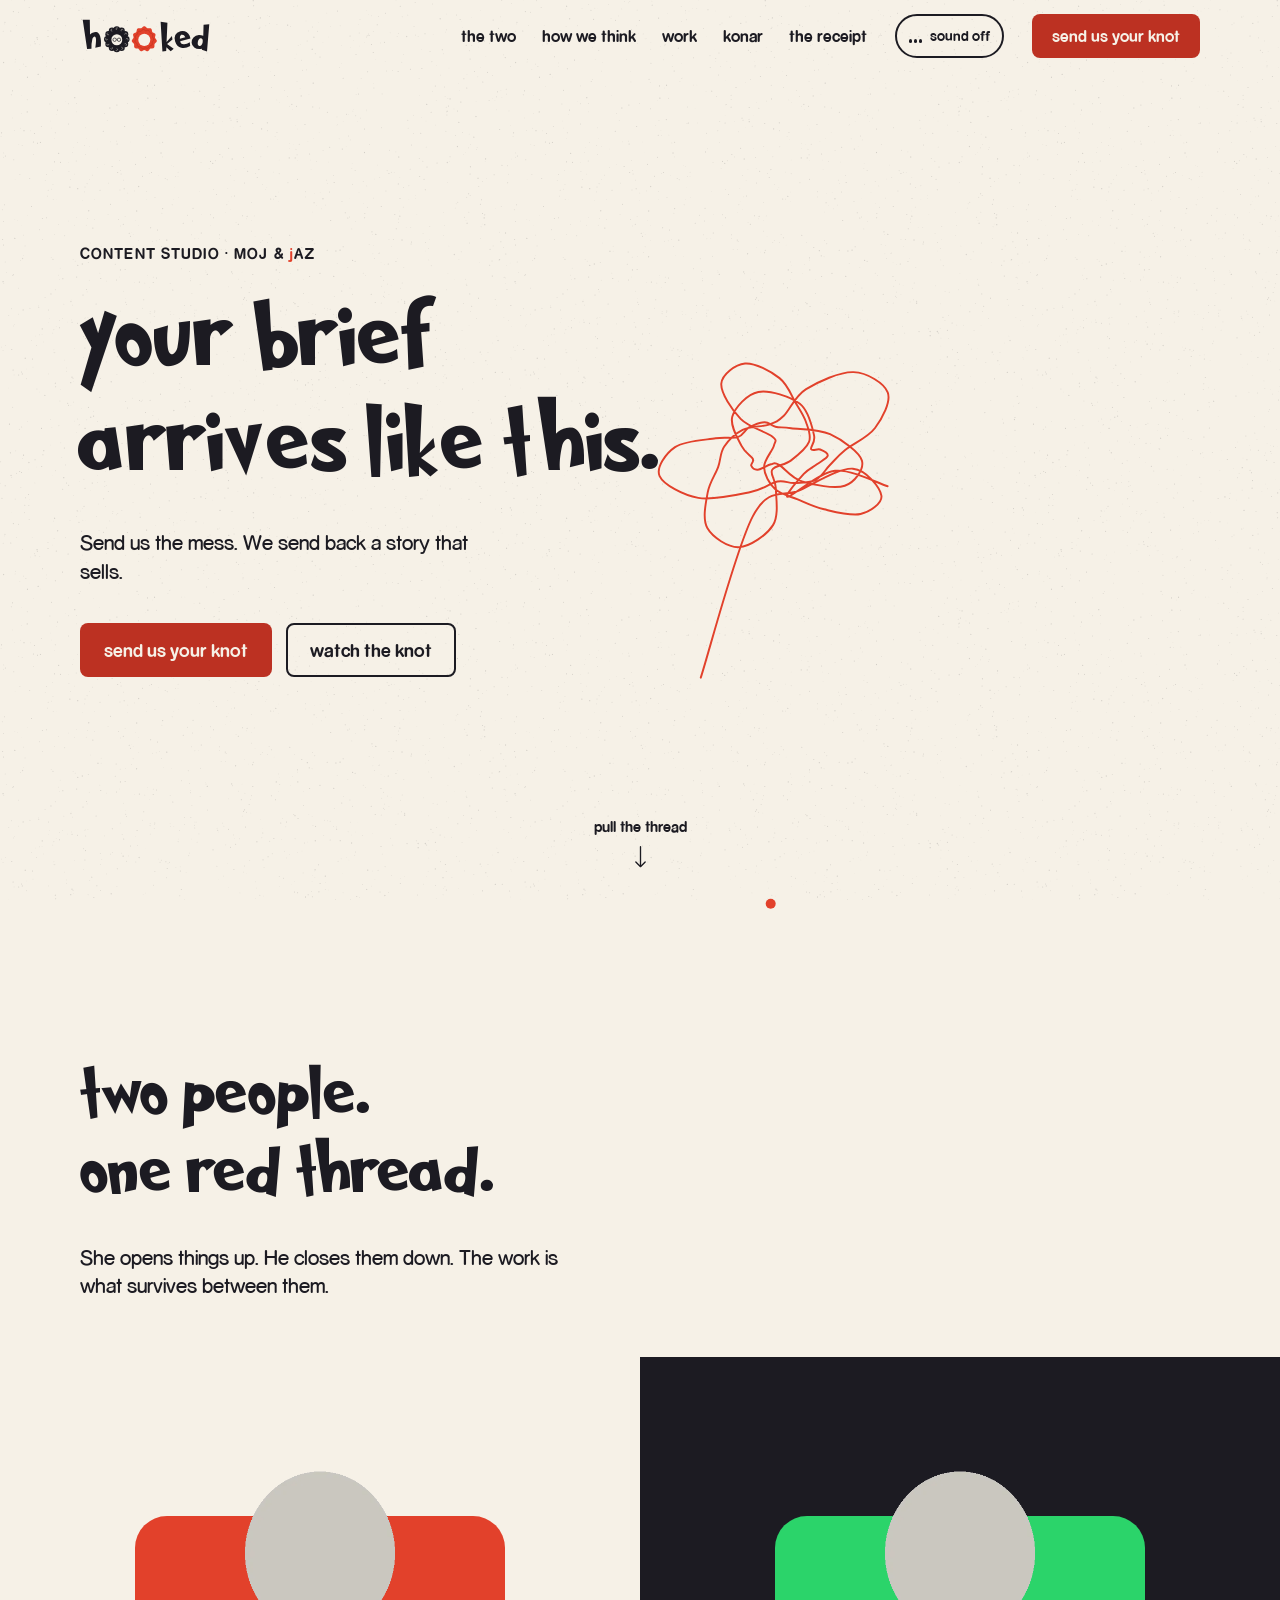
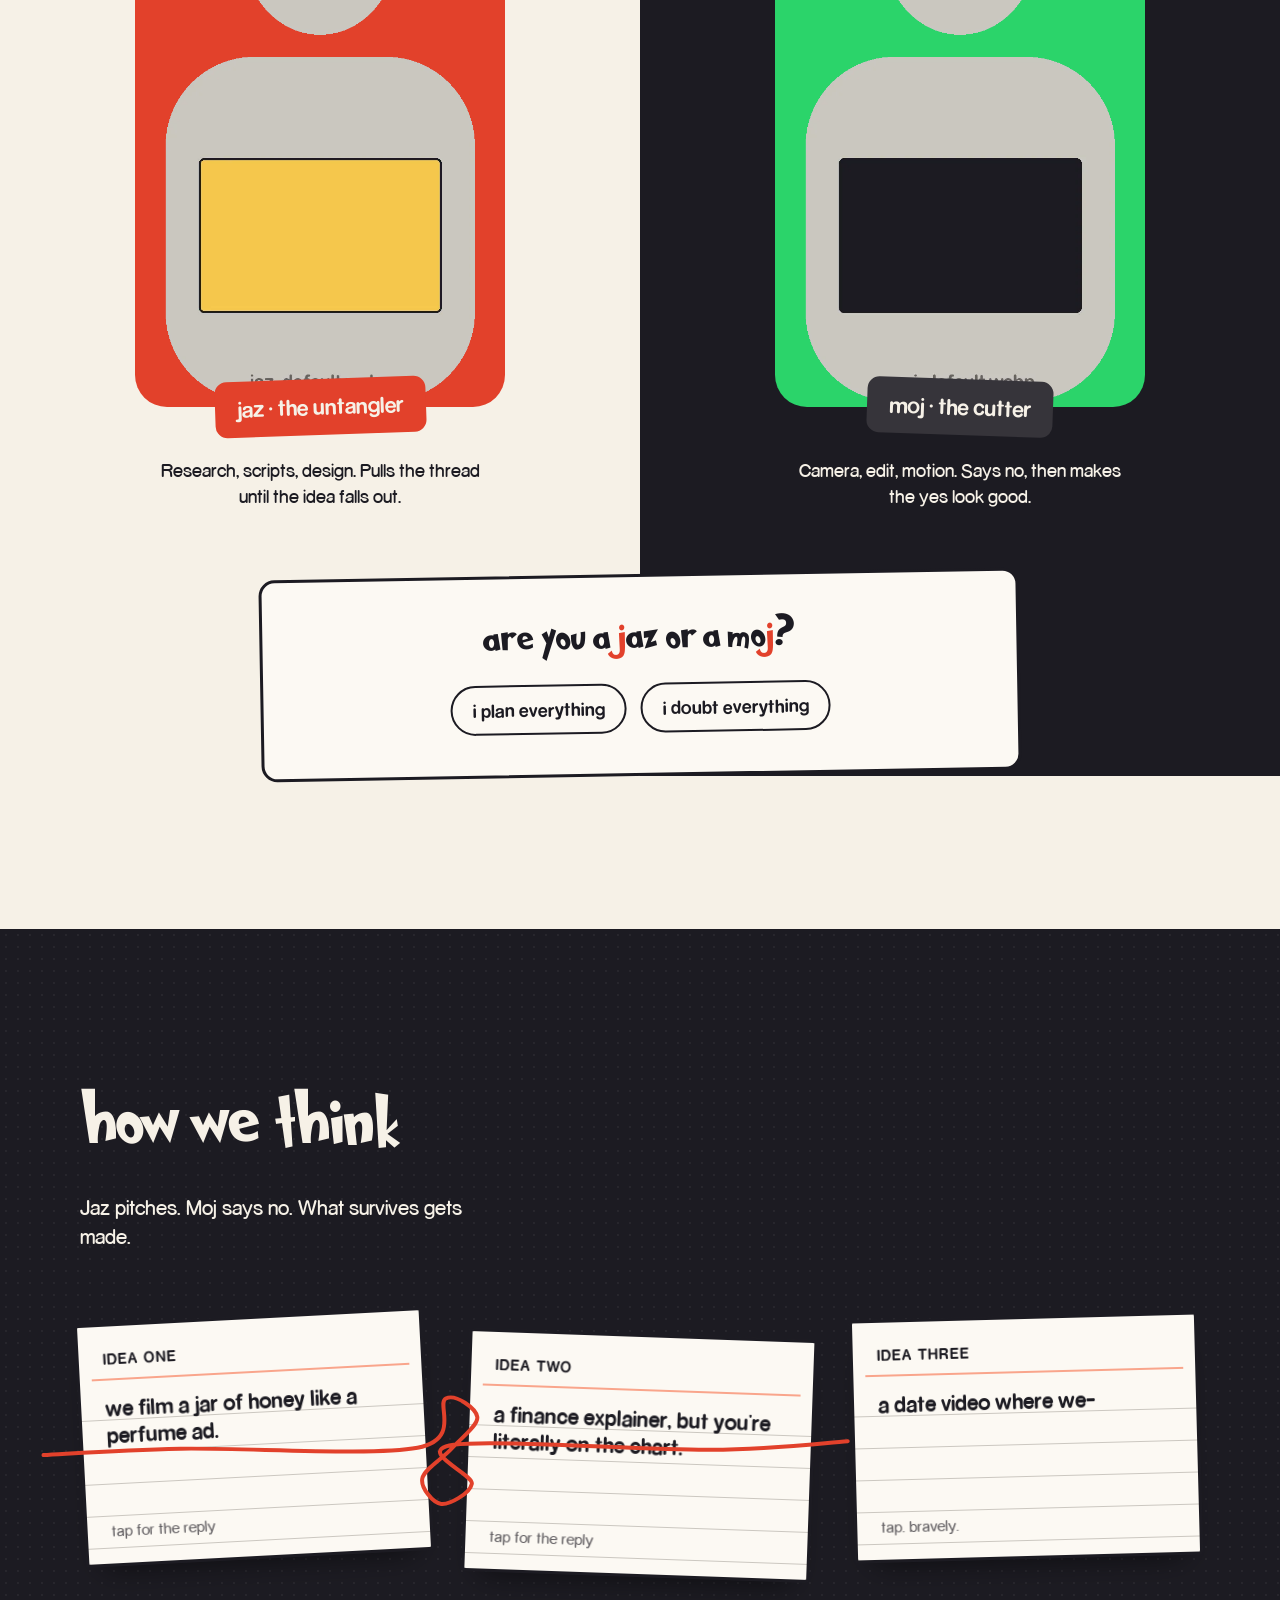
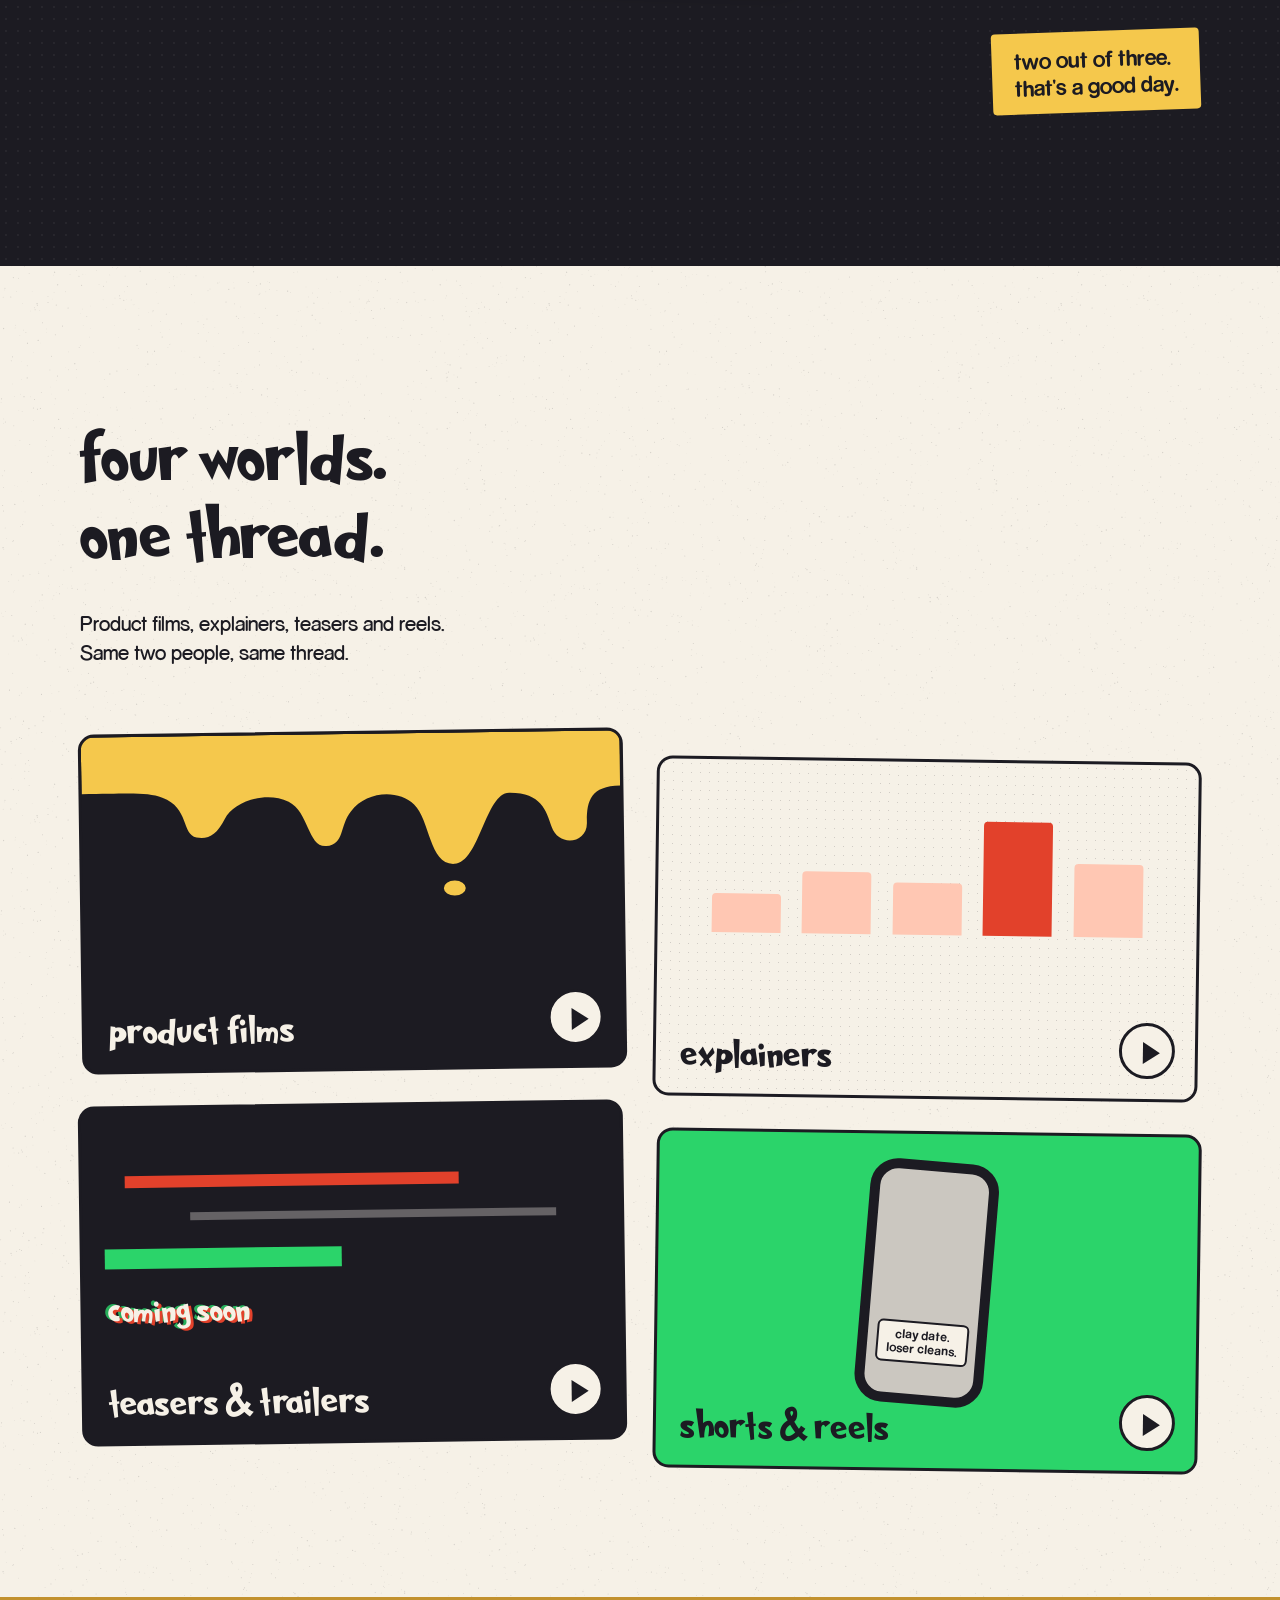
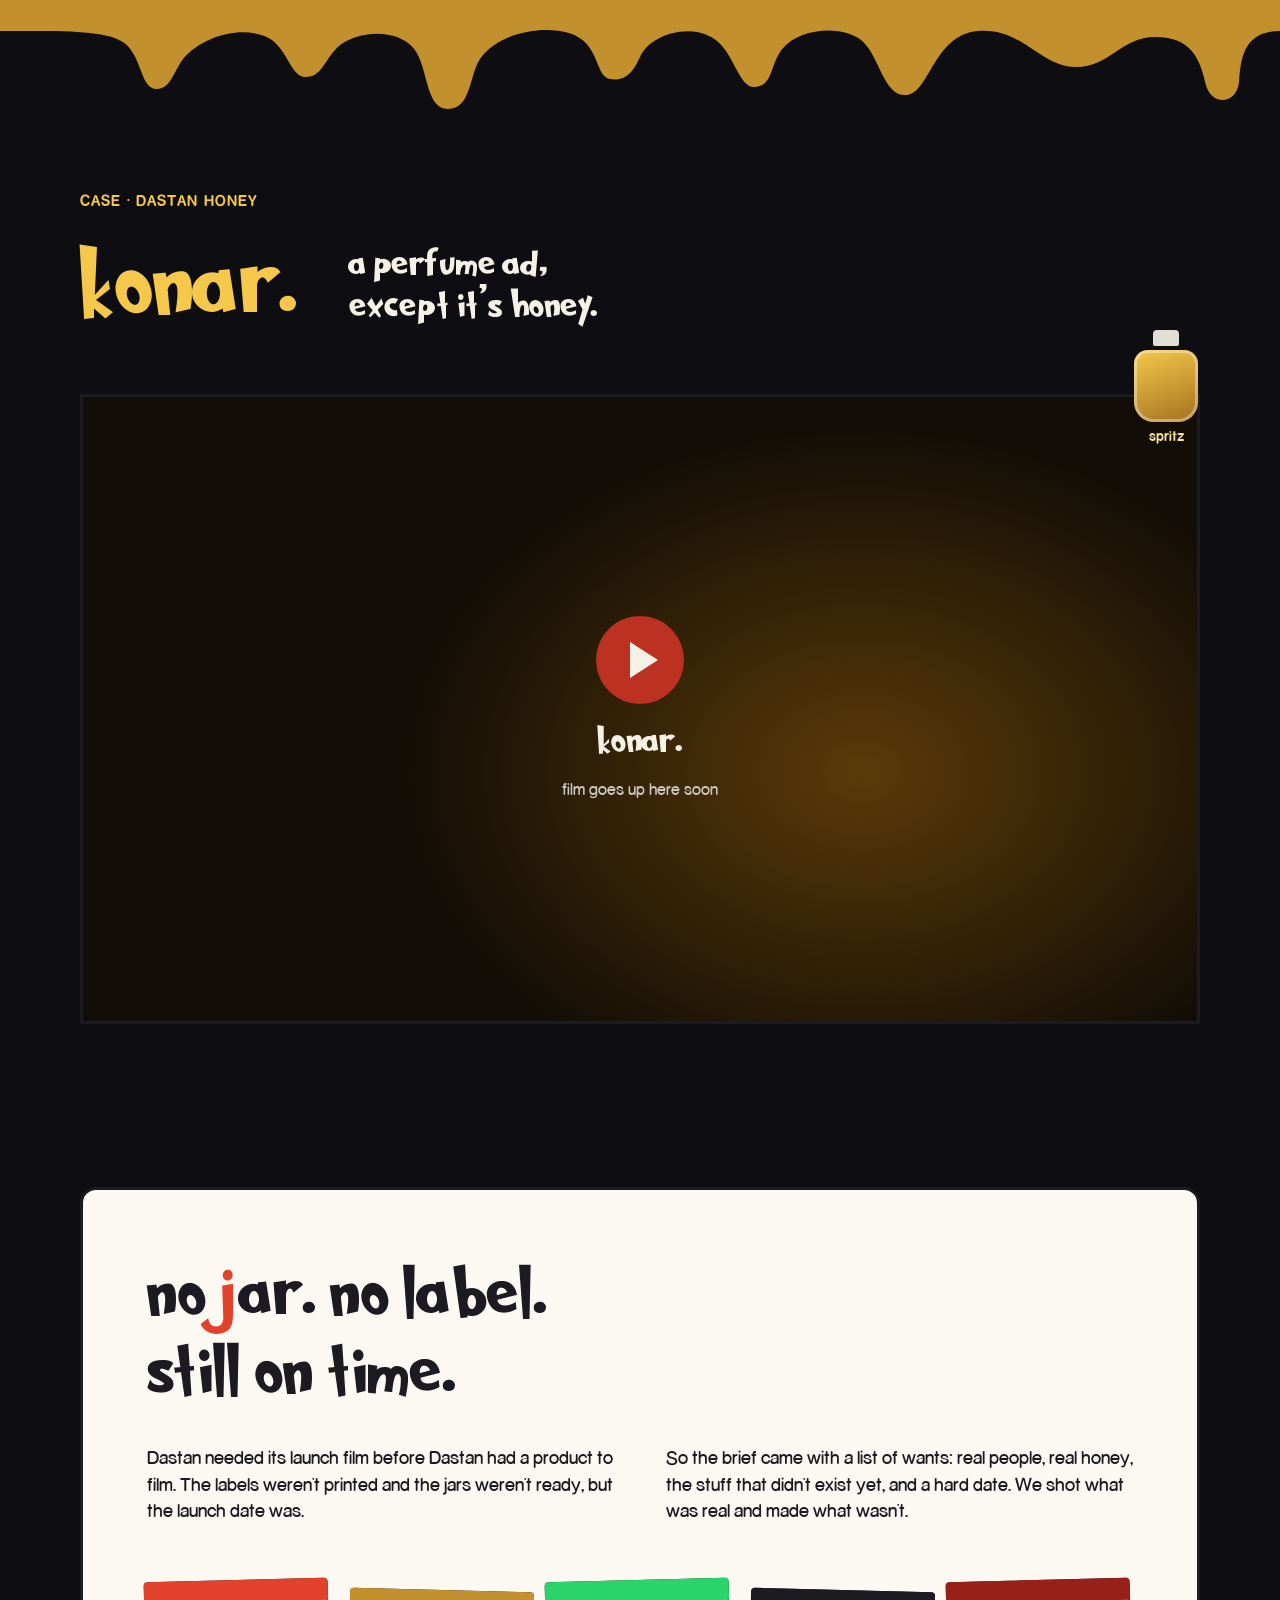
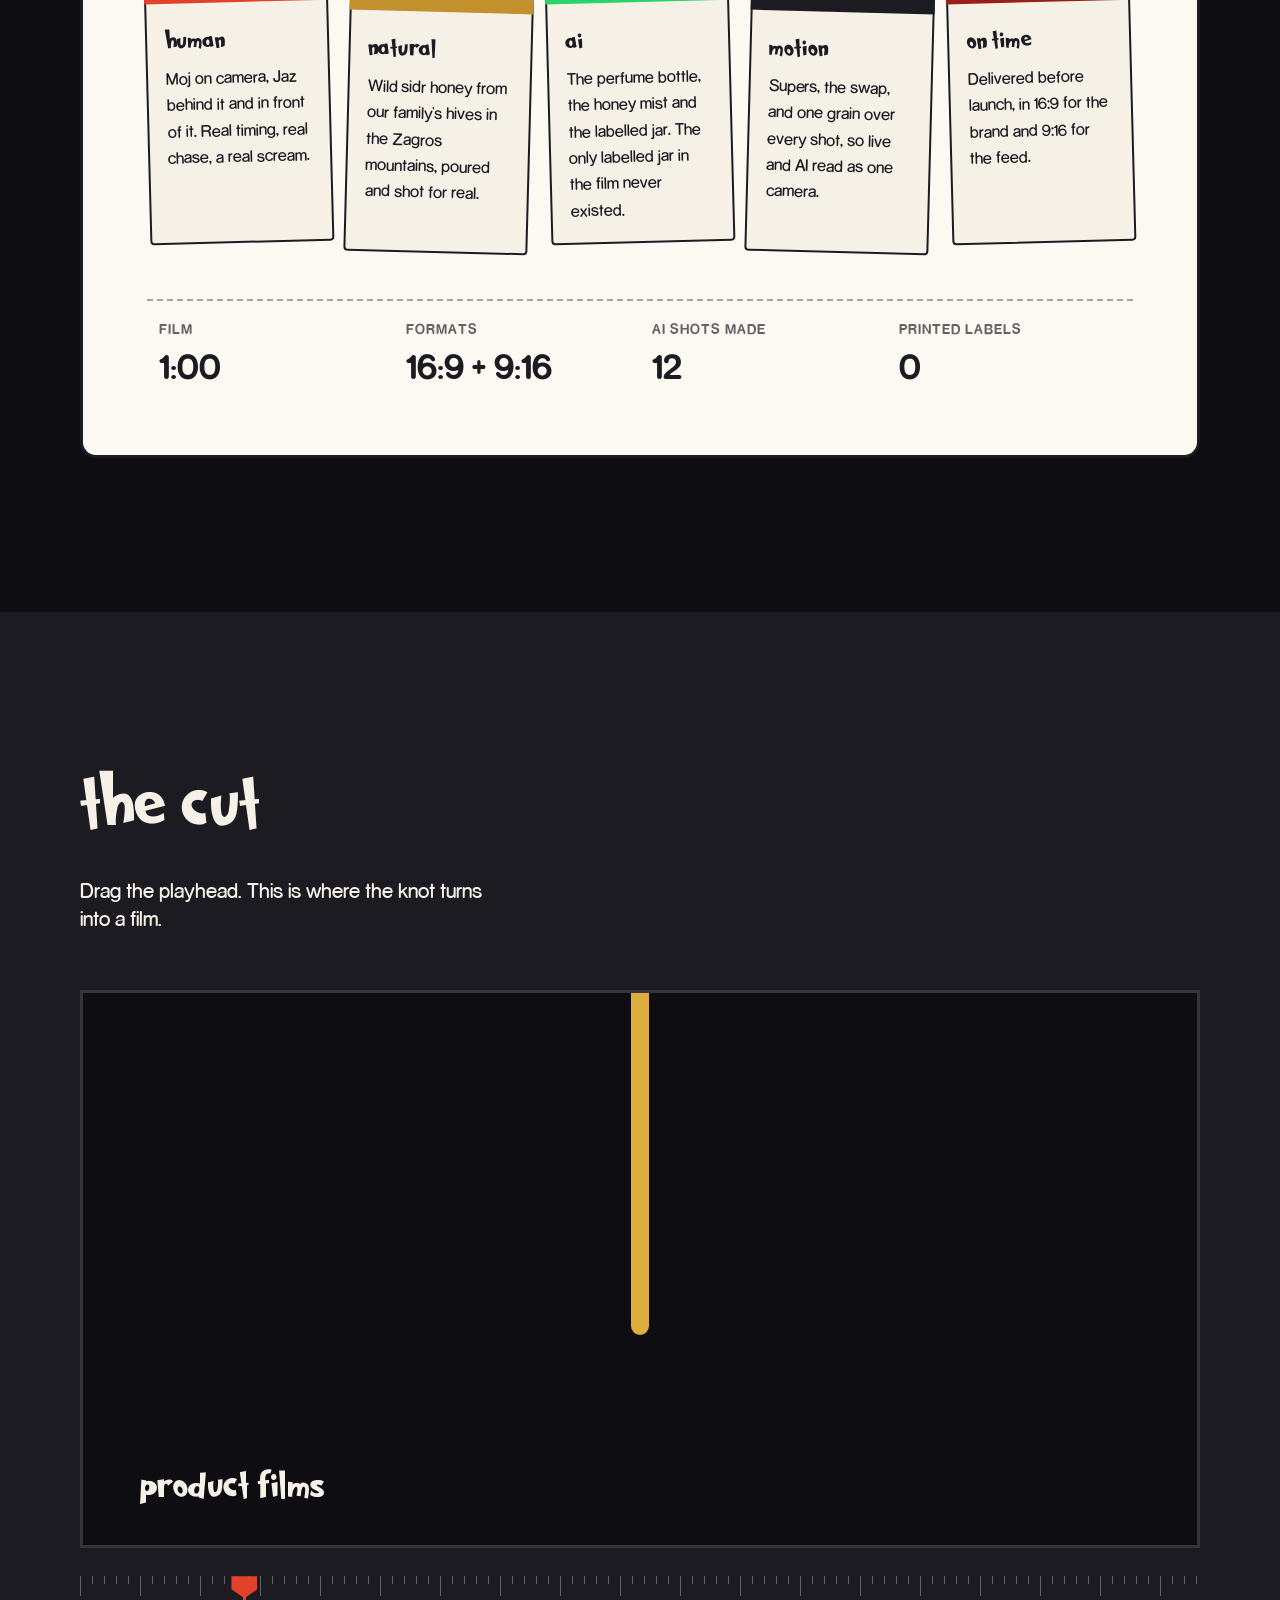
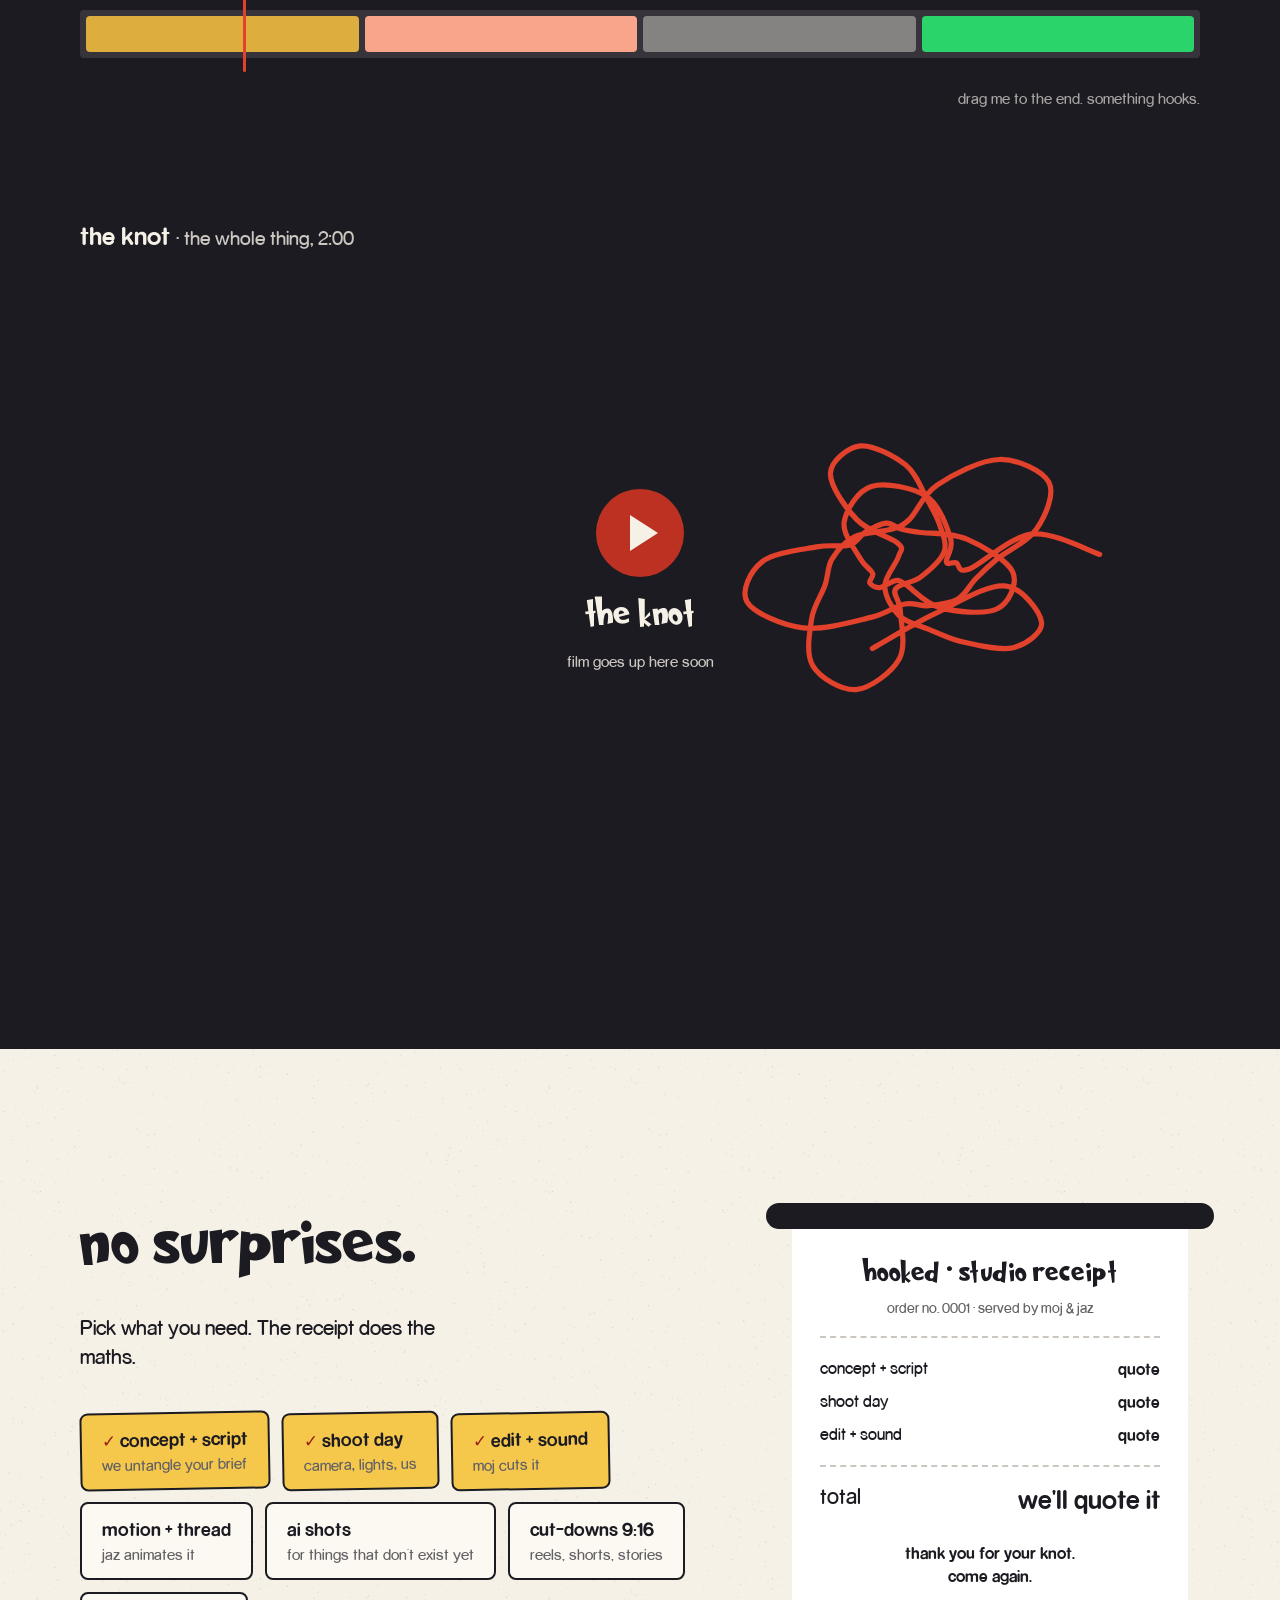
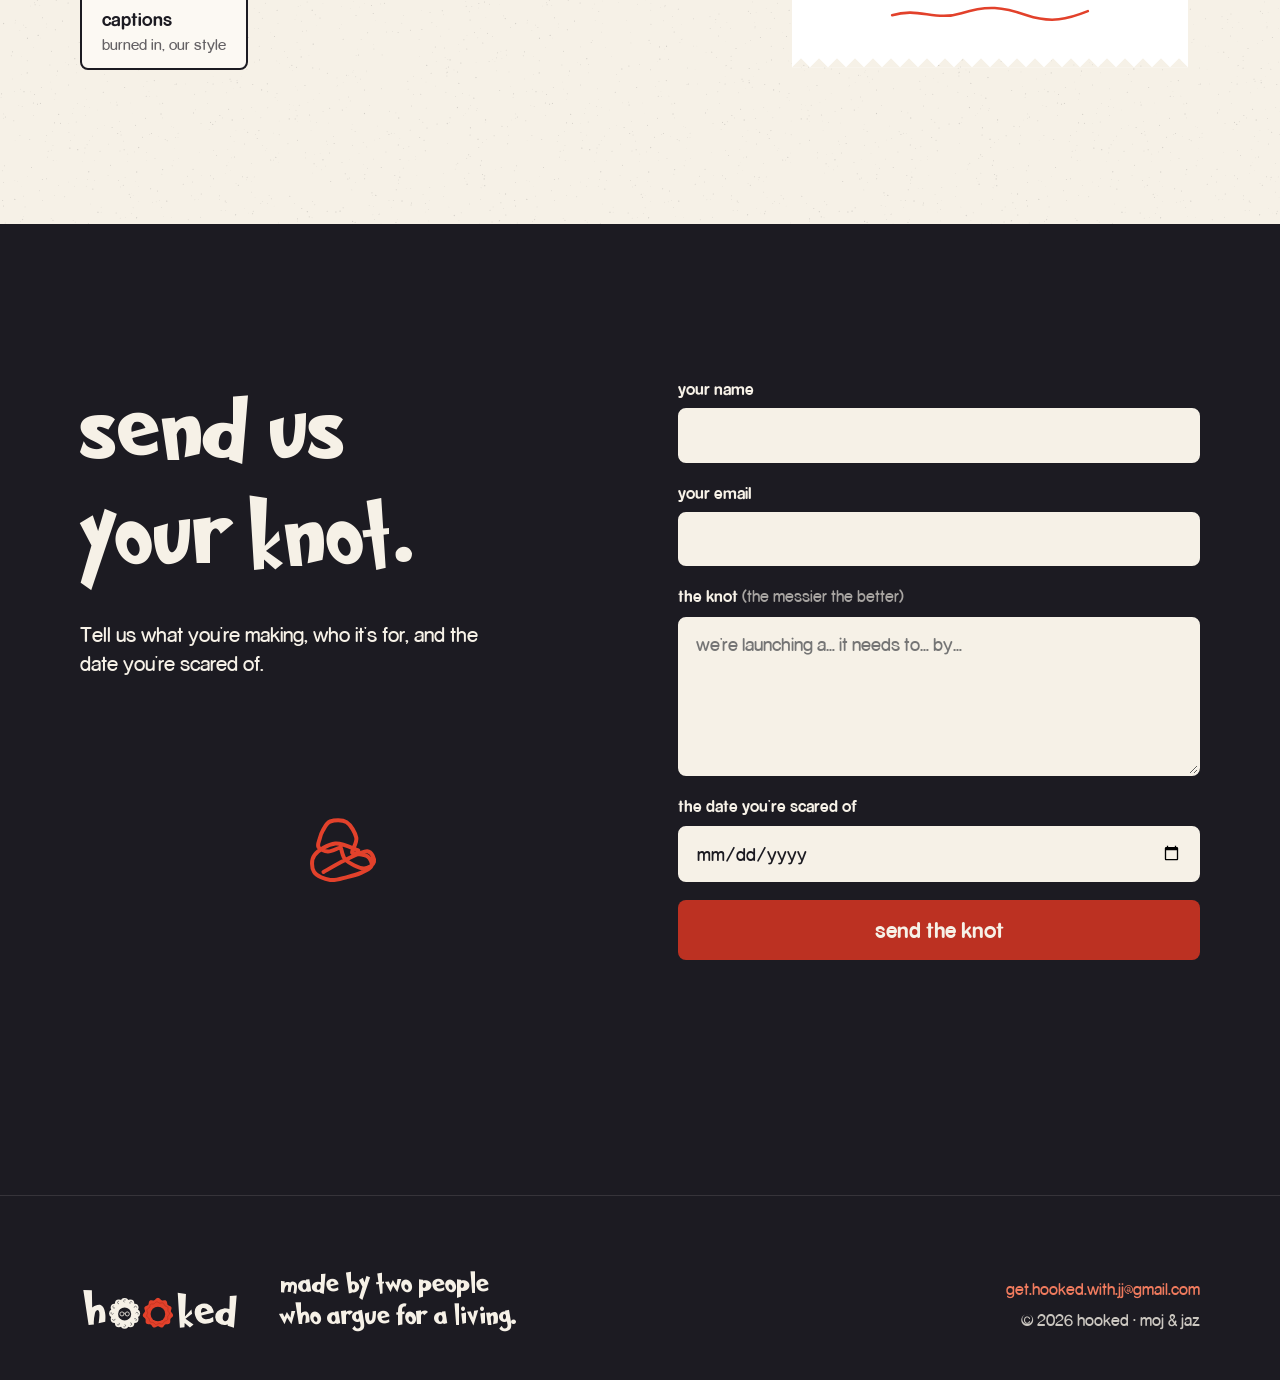
==== index.html @ 72cba8c1 "Launch the hooked site: one red thread, top to bottom Plain HTML/CSS/JS for GitHub Pages. The thread" ====
<!doctype html>
<html lang="en" data-voice="jaz">
<head>
<meta charset="utf-8">
<meta name="viewport" content="width=device-width, initial-scale=1">
<title>hooked · a content studio by moj &amp; jaz</title>
<meta name="description" content="Two people, one red thread. Moj and Jaz turn messy briefs into films, explainers, teasers and reels that sell.">
<meta name="theme-color" content="#F6F1E7">
<link rel="icon" href="assets/brand/favicon.svg" type="image/svg+xml">
<link rel="apple-touch-icon" href="assets/brand/apple-touch-icon.png">
<meta property="og:type" content="website">
<meta property="og:title" content="hooked · send us your knot">
<meta property="og:description" content="Two people, one red thread. We untangle your brief and cut it into a story that sells.">
<meta property="og:image" content="assets/img/og-image.jpg">
<meta name="twitter:card" content="summary_large_image">
<link rel="preload" href="assets/fonts/grinched-2.woff2" as="font" type="font/woff2" crossorigin>
<link rel="preload" href="assets/fonts/rocko.woff2" as="font" type="font/woff2" crossorigin>
<link rel="stylesheet" href="assets/css/tokens.css">
<link rel="stylesheet" href="assets/css/site.css">
</head>
<body>
<a class="skip" href="#main">skip to the good part</a>

<!-- ============ NAV ============ -->
<header class="nav" id="nav">
  <a class="nav-logo" href="#top" aria-label="hooked, back to the top">
    <img class="logo-paper" src="assets/brand/wordmark-on-paper.svg" alt="hooked" width="613" height="173">
    <img class="logo-ink" src="assets/brand/wordmark-on-ink.svg" alt="" width="613" height="173" aria-hidden="true">
  </a>
  <nav class="nav-links" aria-label="sections">
    <a href="#meet">the two</a>
    <a href="#think">how we think</a>
    <a href="#worlds">work</a>
    <a href="#konar">konar</a>
    <a href="#receipt">the receipt</a>
  </nav>
  <button class="sound-toggle" id="sound" type="button" aria-pressed="false" title="sound">
    <span class="sound-bars" aria-hidden="true"><i></i><i></i><i></i></span><span class="sound-label">sound off</span>
  </button>
  <a class="btn btn-accent nav-cta" href="#contact"><span class="long">send us your knot</span><span class="short">send your knot</span></a>
</header>

<main id="main" class="page">

<!-- ============ HERO · the knot ============ -->
<section class="sec sec-paper hero" id="top" data-theme="paper" data-spine="0.035 1">
  <div class="wrap hero-grid">
    <div class="hero-copy">
      <p class="kicker">content studio · moj &amp; <span class="j">j</span>az</p>
      <h1 class="display" data-typeon>your brief<br>arrives like this.</h1>
      <p class="lead">Send us the mess. We send back a story that sells.</p>
      <div class="hero-actions">
        <a class="btn btn-accent" href="#contact">send us your knot</a>
        <a class="btn btn-ghost" href="#cut">watch the knot</a>
      </div>
    </div>
    <div class="hero-knot" id="heroKnot" aria-hidden="true"></div>
  </div>
  <p class="scroll-hint" aria-hidden="true"><span>pull the thread</span><svg viewBox="0 0 24 40"><path d="M12 3v30m-7-7 7 7 7-7" fill="none" stroke="currentColor" stroke-width="2" stroke-linecap="round" stroke-linejoin="round"/></svg></p>
</section>

<!-- ============ MEET THE TWO ============ -->
<section class="sec meet" id="meet" data-theme="paper" data-spine="0.035 0, 0.035 0.3, 0.25 0.42, loop, 0.5 0.5, 0.75 0.56, 0.97 0.72, 0.97 1">
  <div class="meet-top">
    <div class="meet-head wrap">
      <h2 class="display">two people.<br>one red thread.</h2>
      <p class="lead">She opens things up. He closes them down. The work is what survives between them.</p>
    </div>
  </div>
  <div class="meet-split">
    <article class="person person-jaz" data-theme="paper">
      <button class="person-photo" type="button" id="jazPhoto" aria-label="Jaz pulls the thread">
        <span class="plate plate-red" aria-hidden="true"></span>
        <img class="ph-default" src="assets/img/jaz-default.webp" alt="Jaz holding a butter-yellow board" width="800" height="1200" loading="lazy">
        <img class="ph-hover" src="assets/img/jaz-hover.webp" alt="" width="800" height="1200" loading="lazy" aria-hidden="true">
        <span class="fly-cards" aria-hidden="true"><i>idea</i><i>hook</i><i>script</i></span>
      </button>
      <p class="name-tag tag-jaz"><span class="j">j</span>az · the untangler</p>
      <p class="person-line">Research, scripts, design. Pulls the thread until the idea falls out.</p>
    </article>
    <article class="person person-moj" data-theme="ink">
      <button class="person-photo" type="button" id="mojPhoto" aria-label="Moj snaps his fingers">
        <span class="plate plate-green" aria-hidden="true"></span>
        <img class="ph-default" src="assets/img/moj-default.webp" alt="Moj holding an ink board" width="800" height="1200" loading="lazy">
        <img class="ph-hover" src="assets/img/moj-hover.webp" alt="" width="800" height="1200" loading="lazy" aria-hidden="true">
        <span class="flash" aria-hidden="true"></span>
      </button>
      <p class="name-tag tag-moj">moj · the cutter</p>
      <p class="person-line">Camera, edit, motion. Says no, then makes the yes look good.</p>
    </article>
  </div>
  <div class="quiz wrap" id="quiz">
    <h3 class="display quiz-q">are you a <span class="j">j</span>az or a moj?</h3>
    <div class="quiz-btns" role="group" aria-label="pick one">
      <button class="chip chip-jaz" type="button" data-pick="jaz" aria-pressed="false">i plan everything</button>
      <button class="chip chip-moj" type="button" data-pick="moj" aria-pressed="false">i doubt everything</button>
    </div>
    <div class="quiz-result" id="quizResult" aria-live="polite" hidden>
      <p class="sticker" id="quizSticker"></p>
      <p class="quiz-note" id="quizNote"></p>
      <button class="btn btn-small btn-ghost" type="button" id="quizShare">send this to your moj</button>
    </div>
  </div>
</section>

<!-- ============ HOW WE THINK ============ -->
<section class="sec sec-ink think" id="think" data-theme="ink" data-spine="0.97 0, 0.97 0.38, 0.5 0.56, 0.03 0.62, 0.03 1">
  <div class="wrap">
    <h2 class="display">how we think</h2>
    <p class="lead" data-voice-text data-jaz="Jaz pitches. Moj says no. What survives gets made." data-moj="Moj says no. Jaz pitches anyway. What survives gets made.">Jaz pitches. Moj says no. What survives gets made.</p>
    <div class="cards" id="cards">
      <button class="card" type="button" aria-pressed="false" data-card="1">
        <span class="card-face card-front"><b class="card-k">idea one</b><span class="card-t" data-voice-text data-jaz="we film a jar of honey like a perfume ad." data-moj="budget?">we film a jar of honey like a perfume ad.</span><em class="card-hint">tap for the reply</em></span>
        <span class="card-face card-back"><b class="card-k" data-voice-text data-jaz="moj" data-moj="jaz">moj</b><span class="card-t" data-voice-text data-jaz="budget?" data-moj="one spoon.">budget?</span><em class="card-hint" data-voice-text data-jaz="(it got made. it's below.)" data-moj="(he liked it. it's below.)">(it got made. it's below.)</em></span>
      </button>
      <button class="card" type="button" aria-pressed="false" data-card="2">
        <span class="card-face card-front"><b class="card-k">idea two</b><span class="card-t" data-voice-text data-jaz="a finance explainer, but you're literally on the chart." data-moj="i'm always on the chart.">a finance explainer, but you're literally on the chart.</span><em class="card-hint">tap for the reply</em></span>
        <span class="card-face card-back"><b class="card-k" data-voice-text data-jaz="moj" data-moj="jaz">moj</b><span class="card-t" data-voice-text data-jaz="i'm always on the chart." data-moj="exactly. that's the bit.">i'm always on the chart.</span><em class="card-hint">(he sighed. then he did it.)</em></span>
      </button>
      <button class="card card-doomed" type="button" aria-pressed="false" data-card="3">
        <span class="card-face card-front"><b class="card-k">idea three</b><span class="card-t" data-voice-text data-jaz="a date video where we-" data-moj="no.">a date video where we-</span><em class="card-hint">tap. bravely.</em></span>
        <span class="card-face card-back"><b class="card-k" data-voice-text data-jaz="moj" data-moj="jaz">moj</b><span class="card-t" data-voice-text data-jaz="no." data-moj="you didn't even-">no.</span><em class="card-hint">(it went in the bin.)</em></span>
        <span class="stamp" aria-hidden="true">no.</span>
      </button>
    </div>
    <p class="think-foot display-sm">two out of three.<br>that's a good day.</p>
  </div>
</section>

<!-- ============ THE WORLDS ============ -->
<section class="sec sec-paper worlds" id="worlds" data-theme="paper" data-spine="0.03 0, 0.03 0.32, 0.5 0.6, 0.97 0.8, loop, 0.97 1">
  <div class="wrap">
    <h2 class="display">four worlds.<br>one thread.</h2>
    <p class="lead">Product films, explainers, teasers and reels. Same two people, same thread.</p>
    <div class="world-grid" id="worldGrid">
      <button class="world world-product" type="button" data-video="product" data-title="product films">
        <span class="world-art" aria-hidden="true">
          <svg viewBox="0 0 640 360" preserveAspectRatio="none"><path class="drip" d="M0 0H640V96C604 96 600 124 600 160C600 196 566 202 558 166C552 138 546 106 508 106C480 106 472 226 442 228C412 230 414 152 395 124C376 96 338 100 320 134C306 158 312 192 290 194C268 196 270 134 246 116C218 96 180 116 170 144C160 172 150 180 136 176C118 170 128 124 96 106C78 96 60 98 0 98Z" fill="#F5C84C"/><circle class="drop" cx="442" cy="270" r="13" fill="#F5C84C"/></svg>
        </span>
        <span class="world-label">product films</span><span class="world-play" aria-hidden="true"></span>
      </button>
      <button class="world world-explainer" type="button" data-video="explainer" data-fallback="chart" data-title="explainers">
        <span class="world-art" aria-hidden="true"><i class="bar"></i><i class="bar"></i><i class="bar"></i><i class="bar bar-top"></i><i class="bar"></i></span>
        <span class="world-label">explainers</span><span class="world-play" aria-hidden="true"></span>
      </button>
      <button class="world world-teaser" type="button" data-video="teaser" data-title="teasers &amp; trailers">
        <span class="world-art" aria-hidden="true"><i class="glitch g1"></i><i class="glitch g2"></i><i class="glitch g3"></i><b class="soon" data-text="coming soon">coming soon</b></span>
        <span class="world-label">teasers &amp; trailers</span><span class="world-play" aria-hidden="true"></span>
      </button>
      <button class="world world-short" type="button" data-video="short" data-vertical="1" data-title="shorts &amp; reels">
        <span class="world-art" aria-hidden="true"><span class="phone"><span class="phone-cap">clay date. loser cleans.</span></span></span>
        <span class="world-label">shorts &amp; reels</span><span class="world-play" aria-hidden="true"></span>
      </button>
    </div>
  </div>
</section>

<!-- ============ KONAR · case ============ -->
<section class="sec konar" id="konar" data-theme="ink" data-spine="0.97 0, 0.97 0.22, 0.5 0.33, 0.03 0.45, 0.03 1">
  <div class="honey-edge" aria-hidden="true"></div>
  <div class="wrap">
    <p class="kicker kicker-gold">case · dastan honey</p>
    <div class="konar-head">
      <h2 class="display">konar.</h2>
      <p class="konar-sub display-sm">a perfume ad,<br>except it's honey.</p>
    </div>
    <div class="konar-film">
      <div class="yt" data-video="konar" data-title="Konar, a perfume ad except it's honey" data-poster="konar"></div>
      <button class="spritz" type="button" id="spritz" aria-label="spritz the honey"><span class="spritz-cap" aria-hidden="true"></span><span class="spritz-bottle" aria-hidden="true"></span><span class="spritz-label">spritz</span></button>
      <p class="spritz-sub" id="spritzSub" aria-live="polite">&nbsp;</p>
    </div>

    <div class="case">
      <h3 class="display case-title">no jar. no label.<br>still on time.</h3>
      <div class="case-lead">
        <p>Dastan needed its launch film before Dastan had a product to film. The labels weren't printed and the jars weren't ready, but the launch date was.</p>
        <p>So the brief came with a list of wants: real people, real honey, the stuff that didn't exist yet, and a hard date. We shot what was real and made what wasn't.</p>
      </div>
      <ol class="ingredients">
        <li class="ing ing-human"><b class="ing-k">human</b><span>Moj on camera, Jaz behind it and in front of it. Real timing, real chase, a real scream.</span></li>
        <li class="ing ing-natural"><b class="ing-k">natural</b><span>Wild sidr honey from our family's hives in the Zagros mountains, poured and shot for real.</span></li>
        <li class="ing ing-ai"><b class="ing-k">ai</b><span>The perfume bottle, the honey mist and the labelled jar. The only labelled jar in the film never existed.</span></li>
        <li class="ing ing-motion"><b class="ing-k">motion</b><span>Supers, the swap, and one grain over every shot, so live and AI read as one camera.</span></li>
        <li class="ing ing-time"><b class="ing-k">on time</b><span>Delivered before launch, in 16:9 for the brand and 9:16 for the feed.</span></li>
      </ol>
      <dl class="facts">
        <div><dt>film</dt><dd>1:00</dd></div>
        <div><dt>formats</dt><dd>16:9 + 9:16</dd></div>
        <div><dt>ai shots made</dt><dd>12</dd></div>
        <div><dt>printed labels</dt><dd>0</dd></div>
      </dl>
    </div>
  </div>
</section>

<!-- ============ THE CUT ============ -->
<section class="sec sec-ink cut" id="cut" data-theme="ink" data-spine="0.03 0, 0.03 0.3, 0.5 0.5, 0.97 0.6, 0.97 1">
  <div class="wrap">
    <h2 class="display">the cut</h2>
    <p class="lead">Drag the playhead. This is where the knot turns into a film.</p>
    <div class="monitor" id="monitor" aria-live="polite">
      <div class="scene scene-product is-on"><span class="scene-drip"></span><b>product films</b></div>
      <div class="scene scene-explainer"><span class="scene-bars"><i></i><i></i><i></i><i></i></span><b>explainers</b></div>
      <div class="scene scene-teaser"><b class="soon" data-text="teasers &amp; trailers">teasers &amp; trailers</b></div>
      <div class="scene scene-short"><span class="phone"><span class="phone-cap">i'm already lost.</span></span><b>shorts &amp; reels</b></div>
      <div class="scene scene-logo"><img src="assets/brand/mark-on-ink.svg" alt="" class="logo-link"><img src="assets/brand/wordmark-on-ink.svg" alt="hooked" class="logo-word"></div>
    </div>
    <div class="timeline" id="timeline">
      <div class="ruler" aria-hidden="true"></div>
      <div class="track" aria-hidden="true"><i class="clip c1"></i><i class="clip c2"></i><i class="clip c3"></i><i class="clip c4"></i></div>
      <div class="playhead" id="playhead" role="slider" tabindex="0" aria-label="playhead" aria-valuemin="0" aria-valuemax="100" aria-valuenow="0" aria-valuetext="product films">
        <span class="ph-line"></span><span class="ph-handle"></span>
      </div>
    </div>
    <p class="cut-hint" aria-hidden="true">drag me to the end. something hooks.</p>
    <div class="knot-film">
      <h3 class="display-sm">the knot <small>· the whole thing, 2:00</small></h3>
      <div class="yt" data-video="knot" data-title="The Knot, a hooked showcase film" data-poster="knot"></div>
    </div>
  </div>
</section>

<!-- ============ THE RECEIPT ============ -->
<section class="sec sec-paper receipt-sec" id="receipt" data-theme="paper" data-spine="0.97 0, 0.97 0.35, 0.78 0.5, loop, 0.97 0.85, 0.97 1">
  <div class="wrap receipt-grid">
    <div class="receipt-copy">
      <h2 class="display">no surprises.</h2>
      <p class="lead">Pick what you need. The receipt does the maths.</p>
      <ul class="picks" id="picks"></ul>
    </div>
    <div class="printer" aria-live="polite">
      <div class="printer-slot" aria-hidden="true"></div>
      <div class="receipt" id="receiptPaper">
        <p class="r-head">hooked · studio receipt</p>
        <p class="r-sub">order no. <span id="rNo">0001</span> · served by moj &amp; jaz</p>
        <ul class="r-lines" id="rLines"></ul>
        <p class="r-total"><span>total</span><b id="rTotal">quote</b></p>
        <p class="r-thanks">thank you for your knot.<br>come again.</p>
        <svg class="r-thread" viewBox="0 0 200 20" aria-hidden="true"><path d="M4 12C30 4 46 18 72 10S112 4 136 12 176 16 196 8" fill="none" stroke="#E2412B" stroke-width="2.5" stroke-linecap="round"/></svg>
      </div>
    </div>
  </div>
</section>

<!-- ============ CONTACT ============ -->
<section class="sec sec-ink contact" id="contact" data-theme="ink" data-spine="0.97 0, 0.5 0.06, 0.5 0.5, 0.28 0.64">
  <div class="wrap contact-grid">
    <div class="contact-copy">
      <h2 class="display">send us<br>your knot.</h2>
      <p class="lead">Tell us what you're making, who it's for, and the date you're scared of.</p>
      <div class="contact-knot" id="contactKnot" aria-hidden="true"></div>
    </div>
    <form class="form" id="form" novalidate>
      <label class="field"><span>your name</span><input name="name" autocomplete="name" required></label>
      <label class="field"><span>your email</span><input name="email" type="email" autocomplete="email" required></label>
      <label class="field"><span>the knot <em>(the messier the better)</em></span><textarea name="knot" rows="5" required id="knotText" placeholder="we're launching a… it needs to… by…"></textarea></label>
      <label class="field"><span>the date you're scared of</span><input name="deadline" type="date"></label>
      <input class="hp" name="_gotcha" tabindex="-1" autocomplete="off" aria-hidden="true">
      <button class="btn btn-accent btn-big" type="submit" id="send">send the knot</button>
      <p class="form-note" id="formNote" role="status"></p>
    </form>
    <div class="received" id="received" hidden>
      <div class="receipt receipt-small">
        <p class="r-head">knot received.</p>
        <p class="r-sub" id="replyLine">we'll write back soon.</p>
        <p class="r-thanks">jaz is already untangling it.<br>moj is already doubting it.</p>
      </div>
    </div>
  </div>
</section>

</main>

<footer class="footer" data-theme="ink">
  <div class="wrap footer-grid">
    <img src="assets/brand/wordmark-on-ink.svg" alt="hooked" class="footer-logo" width="613" height="173" loading="lazy">
    <p class="footer-line display-sm">made by two people<br>who argue for a living.</p>
    <p class="footer-meta"><a href="mailto:get.hooked.with.jj@gmail.com" class="squiggle">get.hooked.with.jj@gmail.com</a><span>© 2026 hooked · moj &amp; jaz</span></p>
  </div>
</footer>

<div class="modal" id="modal" hidden>
  <div class="modal-box" role="dialog" aria-modal="true" aria-label="video">
    <button class="modal-close" type="button" aria-label="close">×</button>
    <div class="modal-body"></div>
  </div>
</div>
<div class="toast" id="toast" role="status" aria-live="polite"></div>

<script src="assets/js/config.js"></script>
<script src="assets/js/thread.js"></script>
<script src="assets/js/site.js"></script>
</body>
</html>
---- assets/css/tokens.css ----
/* hooked tokens, generated from the design system (primitives + roles). Edit the design system, not this file. */
:root{
  --red-50:#FFF5EC;
  --red-100:#FFE6DA;
  --red-200:#FFC7B3;
  --red-300:#F9A58B;
  --red-400:#F07B5E;
  --red-500:#E2412B;
  --red-600:#BC3122;
  --red-700:#972118;
  --red-800:#73120E;
  --red-900:#550506;
  --red-950:#390001;
  --butter-50:#FCF9EC;
  --butter-100:#F8F0D3;
  --butter-200:#F5DE99;
  --butter-300:#F5C84C;
  --butter-400:#DDAE3D;
  --butter-500:#C2912E;
  --butter-600:#A2721D;
  --butter-700:#83550B;
  --butter-800:#643A00;
  --butter-900:#492400;
  --butter-950:#2E0F00;
  --green-50:#F2FDEE;
  --green-100:#E1F6DC;
  --green-200:#BBECB7;
  --green-300:#8AE192;
  --green-400:#2BD46A;
  --green-500:#00B65C;
  --green-600:#00954B;
  --green-700:#00753A;
  --green-800:#00562B;
  --green-900:#003B1D;
  --green-950:#00230F;
  --neutral-50:#FCF9F3;
  --neutral-100:#F6F1E7;
  --neutral-200:#E2DDD5;
  --neutral-300:#CBC7C0;
  --neutral-400:#A7A4A1;
  --neutral-500:#858282;
  --neutral-600:#656265;
  --neutral-700:#4B494E;
  --neutral-800:#36343A;
  --neutral-900:#27252C;
  --neutral-950:#1C1B22;
  --surface-paper:var(--neutral-100);
  --surface-raised:var(--neutral-50);
  --surface-sunken:var(--neutral-200);
  --surface-ink:var(--neutral-950);
  --surface-ink-raised:var(--neutral-900);
  --surface-jaz:var(--red-500);
  --surface-butter:var(--butter-300);
  --surface-chroma:var(--green-400);
  --surface-jaz-soft:var(--red-100);
  --surface-butter-soft:var(--butter-100);
  --surface-chroma-soft:var(--green-100);
  --on-paper-text:var(--neutral-950);
  --on-paper-text-soft:var(--neutral-700);
  --on-paper-text-muted:var(--neutral-600);
  --on-paper-link:var(--red-600);
  --on-paper-j:var(--red-500);
  --on-paper-border:var(--neutral-200);
  --on-paper-border-strong:var(--neutral-950);
  --on-ink-text:var(--neutral-100);
  --on-ink-text-soft:var(--neutral-300);
  --on-ink-text-muted:var(--neutral-400);
  --on-ink-link:var(--red-400);
  --on-ink-j:var(--red-500);
  --on-ink-border:var(--neutral-800);
  --on-ink-border-strong:var(--neutral-100);
  --on-jaz-text:var(--neutral-100);
  --on-butter-text:var(--neutral-950);
  --on-butter-j:var(--red-700);
  --on-chroma-text:var(--neutral-950);
  --on-chroma-j:var(--red-700);
  --action-primary-bg:var(--neutral-950);
  --action-primary-bg-hover:var(--neutral-800);
  --action-primary-text:var(--neutral-100);
  --action-accent-bg:var(--red-600);
  --action-accent-bg-hover:var(--red-700);
  --action-accent-text:var(--neutral-100);
  --action-focus-ring:var(--red-500);
  --brand-thread:var(--red-500);
  --brand-moj:var(--neutral-950);
  --brand-jaz:var(--red-500);
  --status-success:var(--green-700);
  --status-success-bg:var(--green-100);
  --status-warning:var(--butter-700);
  --status-warning-bg:var(--butter-100);
  --status-danger:var(--red-700);
  --status-danger-bg:var(--red-100);
  --font-display:"Grinched 2.0","RockoFLF",system-ui,sans-serif;
  --font-text:"RockoFLF",system-ui,sans-serif;
  --space-1:4px;--space-2:8px;--space-3:12px;--space-4:16px;--space-5:20px;--space-6:24px;--space-8:32px;--space-10:40px;--space-12:48px;--space-16:64px;--space-20:80px;--space-24:96px;--space-32:128px;
  --radius-none:0;--radius-sm:4px;--radius-md:8px;--radius-lg:16px;--radius-xl:32px;--radius-pill:999px;
  --stroke-hair:1px;--stroke-ui:2px;--stroke-outline:3px;
  --thread-w:4px;--thread-w-small:2px;
  --ease-out:cubic-bezier(.22,1,.36,1);--ease-spring:cubic-bezier(.34,1.56,.64,1);--t-tap:200ms;--t-flip:400ms;--t-knot:800ms;
}
@media (max-width:720px){:root{--thread-w:3px}}
@font-face{font-family:"Grinched 2.0";src:url("../fonts/grinched-2.woff2") format("woff2");font-display:swap}
@font-face{font-family:"RockoFLF";src:url("../fonts/rocko.woff2") format("woff2");font-weight:400;font-display:swap}
@font-face{font-family:"RockoFLF";src:url("../fonts/rocko-bold.woff2") format("woff2");font-weight:700;font-display:swap}
---- assets/css/site.css ----
/* hooked · site.css
   Paper sections are Jaz opening things up. Ink sections are Moj closing them down.
   Red is only ever the thread, the J, a link, a red button or a focus ring. */

/* ---------- base ---------- */
*,*::before,*::after{box-sizing:border-box}
[hidden]{display:none!important}
html{scroll-behavior:smooth;-webkit-text-size-adjust:100%}
body{margin:0;background:var(--surface-paper);color:var(--on-paper-text);font:400 17px/1.55 var(--font-text);-webkit-font-smoothing:antialiased;overflow-x:hidden}
img,svg{display:block;max-width:100%}
a{color:inherit}
button{font:inherit;color:inherit}
::selection{background:var(--surface-butter);color:var(--on-butter-text)}
:focus-visible{outline:2px solid var(--action-focus-ring);outline-offset:3px;border-radius:4px}
.skip{position:absolute;left:-999px;top:8px;z-index:100;background:var(--surface-ink);color:var(--on-ink-text);padding:8px 14px;border-radius:8px}
.skip:focus{left:8px}
.wrap{position:relative;z-index:2;width:min(1280px,100% - 2*var(--gutter));margin-inline:auto}
:root{--gutter:80px;--d-xl:clamp(56px,8.6vw,132px);--d-lg:clamp(46px,6.4vw,100px);--d-md:clamp(30px,3.4vw,52px);--sec-pad:clamp(96px,12vw,168px)}
@media (max-width:720px){:root{--gutter:16px}}

/* the J always goes red; on butter and green it goes one shade deeper (contrast) */
.j{color:var(--on-paper-j)}
[data-theme="ink"] .j,.sec-ink .j{color:var(--on-ink-j)}

/* ---------- type ---------- */
.display{font-family:var(--font-display);font-weight:400;text-transform:lowercase;line-height:.96;margin:0;font-size:var(--d-lg);letter-spacing:0}
.hero .display,.contact .display{font-size:var(--d-xl)}
.display-sm{font-family:var(--font-display);font-weight:400;line-height:.96;text-transform:lowercase;font-size:var(--d-md);margin:0}
.lead{font-size:clamp(18px,1.5vw,22px);line-height:1.5;margin:.4em 0 0;max-width:34ch}
.display+.lead{margin-top:calc(var(--d-lg)*.4)}
.kicker{font-weight:700;font-size:14px;letter-spacing:.08em;text-transform:uppercase;margin:0 0 20px}
.kicker .j{text-transform:none}

/* ---------- buttons ---------- */
.btn{display:inline-flex;align-items:center;justify-content:center;gap:10px;min-height:48px;padding:12px 22px;border-radius:var(--radius-md);border:var(--stroke-ui) solid transparent;font-weight:700;font-size:17px;text-decoration:none;cursor:pointer;transition:transform var(--t-tap) var(--ease-spring),background var(--t-tap),color var(--t-tap)}
.btn:hover{transform:translateY(-2px) rotate(-1deg)}
.btn:active{transform:translateY(1px) scale(.98)}
.btn-accent{background:var(--action-accent-bg);color:var(--action-accent-text)}
.btn-accent:hover{background:var(--action-accent-bg-hover)}
.btn-ghost{border-color:currentColor;background:transparent}
.btn-small{min-height:44px;padding:8px 16px;font-size:15px}
.btn-big{min-height:60px;font-size:20px;width:100%}
.chip{min-height:48px;padding:10px 20px;border-radius:var(--radius-pill);border:var(--stroke-ui) solid var(--on-paper-border-strong);background:var(--surface-raised);font-weight:700;cursor:pointer;transition:transform var(--t-tap) var(--ease-spring),background var(--t-tap)}
.chip:hover{transform:rotate(-2deg) scale(1.04)}
.chip[aria-pressed="true"].chip-jaz{background:var(--surface-butter)}
.chip[aria-pressed="true"].chip-moj{background:var(--surface-ink);color:var(--on-ink-text)}

/* ---------- nav ---------- */
.nav{position:fixed;inset:0 0 auto;z-index:50;display:flex;align-items:center;gap:28px;padding:14px var(--gutter);transition:transform .35s var(--ease-out),background .3s,color .3s}
.nav.is-scrolled{background:color-mix(in srgb,var(--surface-paper) 92%,transparent);backdrop-filter:blur(8px);box-shadow:0 1px 0 var(--on-paper-border)}
.nav.is-hidden{transform:translateY(-110%)}
.nav[data-on="ink"]{color:var(--on-ink-text)}
.nav[data-on="ink"].is-scrolled{background:color-mix(in srgb,var(--surface-ink) 92%,transparent);box-shadow:0 1px 0 var(--on-ink-border)}
.nav-logo{display:block;position:relative;width:132px;flex:none}
.nav-logo img{width:132px;height:auto;transition:opacity .25s}
.logo-ink{position:absolute;inset:0;opacity:0}
.nav[data-on="ink"] .logo-ink{opacity:1}.nav[data-on="ink"] .logo-paper{opacity:0}
.nav-links{display:flex;gap:26px;margin-left:auto}
.nav-links a{font-weight:700;font-size:15px;text-decoration:none;position:relative}
.nav-links a::after{content:"";position:absolute;left:0;right:0;bottom:-4px;height:3px;border-radius:3px;background:var(--brand-thread);transform:scaleX(0);transform-origin:left;transition:transform var(--t-flip) var(--ease-out)}
.nav-links a:hover::after,.nav-links a.is-here::after{transform:scaleX(1)}
.sound-toggle{display:flex;align-items:center;gap:8px;min-height:44px;padding:6px 12px;border:var(--stroke-ui) solid currentColor;border-radius:var(--radius-pill);background:none;cursor:pointer;font-weight:700;font-size:13px}
.sound-bars{display:flex;gap:2px;align-items:flex-end;height:14px}
.sound-bars i{width:3px;height:4px;background:currentColor;border-radius:2px}
.sound-toggle[aria-pressed="true"] .sound-bars i{animation:eq .8s ease-in-out infinite alternate}
.sound-toggle[aria-pressed="true"] .sound-bars i:nth-child(2){animation-delay:-.3s}
.sound-toggle[aria-pressed="true"] .sound-bars i:nth-child(3){animation-delay:-.55s}
@keyframes eq{from{height:3px}to{height:14px}}
.nav-cta{min-height:44px;padding:8px 18px;font-size:15px}
@media (max-width:980px){.nav-links{display:none}.nav{gap:12px}.sound-toggle{margin-left:auto}.sound-label{display:none}}
@media (max-width:480px){.nav{gap:8px}.nav-cta{padding:8px 12px;font-size:14px}.nav-cta .long{display:none}.nav-logo,.nav-logo img{width:96px}.sound-toggle{padding:6px 10px}}
@media (min-width:481px){.nav-cta .short{display:none}}

/* ---------- sections + the spine ---------- */
.page{position:relative}
.spine{position:absolute;inset:0 0 auto 0;width:100%;z-index:1;pointer-events:none;overflow:visible}
.spine-tip{transition:opacity .2s;filter:drop-shadow(0 0 0 transparent)}
.sec{position:relative;padding-block:var(--sec-pad)}
.sec-paper{background:var(--surface-paper)}
.sec-paper::before{content:"";position:absolute;inset:0;background:url(../kit/paper-grain-overlay-transparent-1024.svg) 0 0/512px;opacity:.16;pointer-events:none}
.sec-ink{background:var(--surface-ink);color:var(--on-ink-text)}
.thread-layer{position:absolute;inset:0;width:100%;height:100%;pointer-events:none;overflow:visible;z-index:3}

/* ---------- hero ---------- */
.hero{min-height:100svh;display:flex;align-items:center;padding-block:140px 120px;overflow:hidden}
.hero-grid{display:grid;grid-template-columns:1.1fr .9fr;align-items:center;gap:40px}
.hero-copy{position:relative;z-index:4}
.hero-actions{display:flex;flex-wrap:wrap;gap:14px;margin-top:36px}
.hero-knot{position:absolute;inset:0;z-index:2;pointer-events:none}
.hero-knot svg{position:absolute;inset:0;width:100%;height:100%;overflow:visible}
.scroll-hint{position:absolute;left:50%;bottom:28px;transform:translateX(-50%);display:flex;flex-direction:column;align-items:center;gap:6px;margin:0;font-weight:700;font-size:14px;z-index:4;animation:bob 2.4s var(--ease-out) infinite}
.scroll-hint svg{width:16px;height:28px}
@keyframes bob{0%,100%{transform:translate(-50%,0)}50%{transform:translate(-50%,8px)}}
[data-typeon] .ch{display:inline-block;opacity:0;transform:translateY(.25em) rotate(-4deg);animation:typeon .5s var(--ease-spring) forwards}
@keyframes typeon{to{opacity:1;transform:none}}
@media (max-width:860px){.hero{align-items:flex-start;padding-top:120px}.hero-grid{grid-template-columns:1fr}.hero-copy{padding-top:min(52vw,320px)}}

/* ---------- meet the two ---------- */
.meet{padding-block:0;background:linear-gradient(90deg,var(--surface-paper) 50%,var(--surface-ink) 50%)}
.meet-top{position:relative;background:var(--surface-paper)}
.meet-head{padding-top:var(--sec-pad);padding-bottom:56px}
.meet-head .lead{max-width:40ch}
.meet-split{display:grid;grid-template-columns:1fr 1fr}
.person{position:relative;padding:20px clamp(24px,5vw,80px) 64px;display:flex;flex-direction:column;align-items:center;text-align:center}
.person-moj{color:var(--on-ink-text)}
.person-photo{position:relative;z-index:2;display:block;width:min(420px,100%);aspect-ratio:2/3;border:0;padding:0;background:none;cursor:pointer}
.plate{position:absolute;left:6%;right:6%;top:22%;bottom:0;border-radius:var(--radius-xl);transition:transform var(--t-flip) var(--ease-spring)}
.plate-red{background:var(--surface-jaz)}
.plate-green{background:var(--surface-chroma)}
.person-photo img{position:absolute;inset:0;width:100%;height:100%;object-fit:contain;object-position:bottom;transition:opacity .25s,transform var(--t-flip) var(--ease-spring)}
.ph-hover{opacity:0}
.person-photo:hover .ph-hover,.person-photo:focus-visible .ph-hover{opacity:1}
.person-photo:hover .ph-default,.person-photo:focus-visible .ph-default{opacity:0}
.person-photo:hover .plate{transform:rotate(-3deg) scale(1.02)}
.person-moj .person-photo:hover .plate{transform:rotate(3deg) scale(1.02)}
.name-tag{position:relative;z-index:3;margin:-28px 0 0;padding:12px 22px;border-radius:12px;font-weight:700;font-size:clamp(18px,1.6vw,24px);transform:rotate(-2deg)}
.tag-jaz{background:var(--surface-jaz);color:var(--on-jaz-text)}
.tag-jaz .j{color:var(--on-jaz-text)}
.tag-moj{background:var(--neutral-800);color:var(--on-ink-text);transform:rotate(2deg)}
.person-line{max-width:30ch;margin:22px 0 0}
.fly-cards{position:absolute;left:-8%;top:30%;display:grid;gap:8px;pointer-events:none}
.fly-cards i{font-style:normal;display:block;padding:6px 14px;background:var(--surface-raised);color:var(--on-paper-text);border:var(--stroke-outline) solid var(--on-paper-border-strong);border-radius:var(--radius-sm);font-weight:700;font-size:15px;opacity:0;transform:translate(60px,40px) rotate(20deg) scale(.4)}
.person-jaz.is-pulling .fly-cards i{animation:fly .6s var(--ease-spring) forwards}
.person-jaz.is-pulling .fly-cards i:nth-child(2){animation-delay:.12s}
.person-jaz.is-pulling .fly-cards i:nth-child(3){animation-delay:.24s}
@keyframes fly{to{opacity:1;transform:rotate(-4deg)}}
.flash{position:absolute;inset:0;background:#fff;opacity:0;pointer-events:none;border-radius:var(--radius-xl)}
.person-moj.is-snapping .flash{animation:flash .45s ease-out}
.person-moj.is-snapping .person-photo img{filter:grayscale(1) contrast(1.2)}
@keyframes flash{0%{opacity:.95}100%{opacity:0}}
.quiz{position:relative;z-index:2;margin:0 auto var(--sec-pad);padding:40px clamp(20px,4vw,56px);background:var(--surface-raised);color:var(--on-paper-text);border:var(--stroke-outline) solid var(--on-paper-border-strong);border-radius:var(--radius-lg);text-align:center;max-width:760px;transform:rotate(-1deg)}
.quiz-q{font-size:var(--d-md)}
.quiz .j{color:var(--on-paper-j)}
.quiz-btns{display:flex;gap:14px;justify-content:center;flex-wrap:wrap;margin-top:24px}
.quiz-result{margin-top:28px;display:grid;justify-items:center;gap:10px}
.sticker{margin:0;padding:12px 26px;border-radius:var(--radius-pill);font-family:var(--font-display);font-size:var(--d-md);line-height:1;transform:rotate(-3deg);animation:pop .5s var(--ease-spring)}
.sticker.is-jaz{background:var(--surface-butter);color:var(--on-butter-text)}
.sticker.is-jaz .j{color:var(--on-butter-j)}
.sticker.is-moj{background:var(--surface-ink);color:var(--on-ink-text)}
.quiz-note{margin:0;max-width:44ch}
@keyframes pop{0%{transform:scale(.3) rotate(-14deg);opacity:0}100%{transform:rotate(-3deg);opacity:1}}
@media (max-width:760px){.meet{background:none}.meet-head{background:var(--surface-paper)}.meet-split{grid-template-columns:1fr}.person-jaz{background:var(--surface-paper)}.person-moj{background:var(--surface-ink)}.quiz{margin:var(--sec-pad) var(--gutter)}.meet>.quiz{margin-top:0}.meet{background:var(--surface-ink)}.fly-cards{left:0}}

/* ---------- how we think ---------- */
.think{background:var(--surface-ink) url(../kit/dot-grid-on-ink-24px-960.svg) 0 0/480px}
.cards{position:relative;display:grid;grid-template-columns:repeat(3,1fr);gap:clamp(20px,3vw,44px);margin-top:64px;perspective:1400px}
.card{position:relative;aspect-ratio:3/2.1;border:0;padding:0;background:none;cursor:pointer;transform-style:preserve-3d;transition:transform var(--t-flip) var(--ease-spring);text-align:left;color:var(--on-paper-text)}
.card:nth-child(1){transform:rotate(-3deg)}.card:nth-child(2){transform:rotate(2deg) translateY(18px)}.card:nth-child(3){transform:rotate(-1.5deg)}
.card[aria-pressed="true"]:nth-child(1){transform:rotate(-3deg) rotateY(180deg)}
.card[aria-pressed="true"]:nth-child(2){transform:rotate(2deg) translateY(18px) rotateY(180deg)}
.card[aria-pressed="true"]:nth-child(3){transform:rotate(-1.5deg) rotateY(180deg)}
.card-face{position:absolute;inset:0;display:flex;flex-direction:column;gap:10px;padding:22px 24px;background:var(--surface-raised) repeating-linear-gradient(transparent 0 31px,var(--neutral-300) 31px 32px) 0 62px/100% calc(100% - 62px) no-repeat;border:var(--stroke-outline) solid var(--on-paper-border-strong);border-radius:var(--radius-sm);backface-visibility:hidden;box-shadow:0 18px 30px -18px rgb(0 0 0 / .6)}
.card-face::before{content:"";position:absolute;left:12px;right:12px;top:52px;height:2px;background:var(--red-300)}
.card-back{transform:rotateY(180deg)}
.card-k{font-weight:700;font-size:14px;letter-spacing:.08em;text-transform:uppercase}
.card-t{font-size:clamp(19px,1.6vw,24px);line-height:1.33;margin-top:14px;font-weight:700}
.card-back .card-t{font-family:var(--font-display);font-weight:400;font-size:var(--d-md);line-height:.96;text-transform:lowercase}
.card-hint{margin-top:auto;font-style:normal;font-size:14px;color:var(--on-paper-text-muted)}
.stamp{position:absolute;right:18px;top:16px;z-index:3;padding:4px 14px;border:3px solid var(--status-danger);border-radius:8px;color:var(--status-danger);font-family:var(--font-display);font-size:36px;line-height:1;transform:rotate(14deg);opacity:0;pointer-events:none}
.card-doomed.is-stamped .stamp{animation:stamp .35s var(--ease-out) forwards}
.card-doomed.is-crumpled{animation:crumple .9s var(--ease-out) forwards}
@keyframes stamp{from{opacity:0;transform:rotate(14deg) scale(2.4)}to{opacity:1;transform:rotate(14deg) scale(1)}}
@keyframes crumple{0%{}30%{transform:rotate(-1.5deg) scale(.9) skew(6deg,-4deg);filter:brightness(.92)}60%{transform:rotate(30deg) scale(.45) skew(-10deg,8deg);border-radius:40%}100%{transform:translate(120%,60vh) rotate(260deg) scale(.15);opacity:0}}
.think-foot{margin:72px 0 0 auto;width:max-content;max-width:100%;padding:14px 22px;background:var(--surface-butter);color:var(--on-butter-text);font-family:var(--font-text);font-weight:700;font-size:clamp(18px,1.6vw,22px);line-height:1.3;text-transform:none;border-radius:var(--radius-sm);transform:rotate(-2deg)}
.tie-layer{z-index:4}
@media (max-width:860px){.cards{grid-template-columns:1fr;max-width:440px}.card:nth-child(2){transform:rotate(2deg)}.card[aria-pressed="true"]:nth-child(2){transform:rotate(2deg) rotateY(180deg)}}

/* ---------- the worlds ---------- */
.world-grid{display:grid;grid-template-columns:1fr 1fr;gap:clamp(18px,2.4vw,32px);margin-top:64px}
.world{position:relative;aspect-ratio:16/10;border:var(--stroke-outline) solid var(--on-paper-border-strong);border-radius:var(--radius-lg);overflow:hidden;padding:0;cursor:pointer;text-align:left;transition:transform var(--t-flip) var(--ease-spring);isolation:isolate}
.world:nth-child(odd){transform:rotate(-.8deg)}.world:nth-child(even){transform:rotate(.8deg) translateY(28px)}
.world:hover{transform:rotate(0) scale(1.02)}
.world:nth-child(even):hover{transform:translateY(28px) scale(1.02)}
.world-label{position:absolute;left:24px;bottom:18px;z-index:2;font-family:var(--font-display);font-size:var(--d-md);line-height:.96;text-transform:lowercase}
.world-play{position:absolute;right:20px;bottom:20px;z-index:2;width:56px;height:56px;border-radius:50%;background:var(--surface-paper);border:var(--stroke-outline) solid var(--on-paper-border-strong);transition:transform var(--t-tap) var(--ease-spring)}
.world-play::after{content:"";position:absolute;left:21px;top:16px;border-left:17px solid var(--on-paper-text);border-top:11px solid transparent;border-bottom:11px solid transparent}
.world:hover .world-play{transform:scale(1.15) rotate(-8deg)}
.world-art{position:absolute;inset:0;z-index:1}
.world-product{background:var(--surface-ink);color:var(--on-ink-text)}
.world-product svg{width:100%;height:62%}
.world-product .drip{transform-origin:top;animation:drip 5s ease-in-out infinite}
.world-product .drop{animation:drop 2.6s ease-in infinite}
@keyframes drip{0%,100%{transform:scaleY(1)}50%{transform:scaleY(1.08)}}
@keyframes drop{0%{transform:translateY(-30px);opacity:0}20%{opacity:1}100%{transform:translateY(120px);opacity:0}}
.world-explainer{background:var(--surface-raised) url(../kit/dot-grid-on-paper-24px-960.svg) 0 0/360px;color:var(--on-paper-text)}
.world-explainer .world-art{display:flex;align-items:flex-end;gap:5%;padding:8% 10% 30%}
.bar{flex:1;height:30%;background:var(--red-200);border-radius:4px 4px 0 0;transform-origin:bottom;transition:transform .6s var(--ease-spring)}
.bar:nth-child(2){height:48%}.bar:nth-child(3){height:40%}.bar-top{height:88%;background:var(--surface-jaz)}.bar:nth-child(5){height:56%}
.world-explainer:hover .bar{animation:barup .7s var(--ease-spring)}
.world-explainer:hover .bar:nth-child(2){animation-delay:.05s}.world-explainer:hover .bar:nth-child(3){animation-delay:.1s}.world-explainer:hover .bar:nth-child(4){animation-delay:.15s}.world-explainer:hover .bar:nth-child(5){animation-delay:.2s}
@keyframes barup{0%{transform:scaleY(.1)}100%{transform:scaleY(1)}}
.world-teaser{background:var(--neutral-950);color:var(--on-ink-text)}
.glitch{position:absolute;height:12px;left:8%;right:30%;background:var(--surface-jaz);animation:glitch 2.2s steps(2) infinite}
.g1{top:20%}.g2{top:31%;left:20%;right:12%;height:8px;background:var(--neutral-600);animation-delay:-.7s}.g3{top:42%;left:4%;right:52%;height:20px;background:var(--surface-chroma);animation-delay:-1.3s}
@keyframes glitch{0%,100%{transform:translateX(0)}25%{transform:translateX(18px)}50%{transform:translateX(-12px);opacity:.6}75%{transform:translateX(6px)}}
.soon{position:absolute;left:24px;top:52%;font-family:var(--font-display);font-weight:400;font-size:clamp(28px,3vw,46px);color:var(--on-ink-text)}
.soon::before,.soon::after{content:attr(data-text);position:absolute;inset:0}
.soon::before{color:var(--surface-jaz);transform:translate(3px,2px);z-index:-1}
.soon::after{color:var(--surface-chroma);transform:translate(-3px,-1px);z-index:-2;opacity:.8}
.world-teaser:hover .soon{animation:shake .25s steps(2) 3}
@keyframes shake{50%{transform:translate(4px,-2px) skew(-6deg)}}
.world-teaser .world-label{color:var(--on-ink-text)}
.world-short{background:var(--surface-chroma);color:var(--on-chroma-text)}
.world-short .world-label .j{color:var(--on-chroma-j)}
.phone{position:absolute;left:50%;top:8%;width:24%;aspect-ratio:9/17;transform:translateX(-50%) rotate(4deg);background:var(--neutral-300);border:10px solid var(--surface-ink);border-radius:28px;transition:transform var(--t-flip) var(--ease-spring)}
.world-short:hover .phone{transform:translateX(-50%) rotate(-6deg) scale(1.08)}
.phone-cap{position:absolute;left:8%;right:8%;bottom:14%;padding:5px 6px;background:var(--surface-paper);color:var(--on-paper-text);border:2px solid var(--surface-ink);border-radius:6px;font-weight:700;font-size:clamp(9px,.9vw,13px);line-height:1.2;text-align:center}
.zip-layer{z-index:5}
@media (max-width:760px){.world-grid{grid-template-columns:1fr}.world:nth-child(even){transform:rotate(.8deg)}.world:nth-child(even):hover{transform:scale(1.02)}}

/* ---------- konar ---------- */
.konar{background:#0E0D11;color:var(--on-ink-text);overflow:hidden;padding-top:calc(var(--sec-pad) + 40px)}
.konar .j{color:var(--on-ink-j)}
.honey-edge{position:absolute;inset:0 0 auto;height:120px;z-index:2;pointer-events:none;background:url("data:image/svg+xml,%3Csvg xmlns='http://www.w3.org/2000/svg' viewBox='0 0 1440 120' preserveAspectRatio='none'%3E%3Cpath d='M0 0H1440V34C1400 34 1396 60 1394 84C1392 108 1362 110 1356 86C1350 62 1340 40 1300 40C1260 40 1250 70 1210 70C1170 70 1150 30 1100 34C1050 38 1046 96 1020 98C994 100 990 60 970 44C950 28 900 30 880 52C866 68 870 88 850 90C830 92 826 52 800 40C770 26 730 40 720 60C710 80 700 84 686 82C668 78 676 46 640 36C610 28 560 36 540 62C528 78 530 112 504 112C478 112 482 70 466 52C446 30 400 34 380 50C364 64 362 80 344 80C326 80 324 50 300 40C270 28 230 40 210 58C196 70 194 92 176 92C158 92 160 60 140 46C120 32 60 34 0 34Z' fill='%23C2912E'/%3E%3C/svg%3E") top/100% 100% no-repeat}
.kicker-gold{color:var(--butter-300)}
.konar-head{display:flex;align-items:flex-end;gap:clamp(20px,4vw,64px);flex-wrap:wrap}
.konar-head .display{font-size:var(--d-xl);color:var(--butter-300)}
.konar-sub{color:var(--on-ink-text);font-size:var(--d-md);padding-bottom:.25em}
.konar-film{position:relative;margin-top:56px}
.spritz{position:absolute;right:-12px;top:-64px;z-index:5;display:grid;justify-items:center;gap:4px;width:92px;padding:0;border:0;background:none;cursor:pointer;transition:transform var(--t-tap) var(--ease-spring)}
.spritz:hover{transform:rotate(-8deg) scale(1.06)}
.spritz:active{transform:scale(.94)}
.spritz-cap{width:26px;height:16px;background:var(--neutral-200);border-radius:4px 4px 2px 2px}
.spritz-bottle{width:64px;height:72px;border-radius:14px 14px 20px 20px;background:linear-gradient(160deg,var(--butter-300),var(--butter-600));box-shadow:inset 0 0 0 3px rgb(255 255 255 / .35)}
.spritz-label{font-weight:700;font-size:13px;color:var(--butter-200)}
.spritz-sub{margin:12px 0 0;min-height:1.5em;text-align:center;font-size:15px;color:var(--butter-200)}
.mist{position:fixed;z-index:60;width:var(--s,8px);height:var(--s,8px);border-radius:50%;background:var(--butter-300);pointer-events:none;box-shadow:0 0 12px var(--butter-400)}
.case{position:relative;z-index:2;margin-top:clamp(80px,10vw,140px);padding:clamp(28px,5vw,72px);background:var(--surface-raised);color:var(--on-paper-text);border-radius:var(--radius-lg);border:var(--stroke-outline) solid var(--neutral-950)}
.case .j{color:var(--on-paper-j)}
.case-title{font-size:var(--d-lg)}
.case-lead{display:grid;grid-template-columns:1fr 1fr;gap:clamp(20px,4vw,56px);margin-top:calc(var(--d-lg)*.4)}
.case-lead p{margin:0;font-size:clamp(17px,1.35vw,20px)}
.ingredients{list-style:none;margin:56px 0 0;padding:0;display:grid;grid-template-columns:repeat(5,1fr);gap:16px}
.ing{position:relative;padding:44px 18px 20px;background:var(--surface-paper);border:var(--stroke-ui) solid var(--on-paper-border-strong);border-radius:var(--radius-sm);transition:transform var(--t-flip) var(--ease-spring)}
.ing::before{content:"";position:absolute;left:-2px;right:-2px;top:-2px;height:22px;border-radius:4px 4px 0 0;background:var(--c)}
.ing:nth-child(odd){transform:rotate(-1.5deg)}.ing:nth-child(even){transform:rotate(1.5deg) translateY(10px)}
.ing:hover{transform:rotate(0) translateY(-6px)}
.ing-human{--c:var(--surface-jaz)}.ing-natural{--c:var(--butter-500)}.ing-ai{--c:var(--surface-chroma)}.ing-motion{--c:var(--surface-ink)}.ing-time{--c:var(--red-700)}
.ing-k{display:block;font-family:var(--font-display);font-weight:400;font-size:clamp(26px,2.2vw,34px);line-height:.96;text-transform:lowercase;margin-bottom:10px}
.ing span{font-size:15px;line-height:1.45}
.facts{display:grid;grid-template-columns:repeat(4,1fr);margin:56px 0 0;border-top:2px dashed var(--neutral-400)}
.facts div{padding:18px 12px 0}
.facts dt{font-weight:700;font-size:13px;letter-spacing:.08em;text-transform:uppercase;color:var(--on-paper-text-muted)}
.facts dd{margin:4px 0 0;font-weight:700;font-size:clamp(24px,2.4vw,36px)}
@media (max-width:980px){.ingredients{grid-template-columns:1fr 1fr}.case-lead{grid-template-columns:1fr}.facts{grid-template-columns:1fr 1fr}.spritz{right:0;top:-70px}}
@media (max-width:520px){.ingredients{grid-template-columns:1fr}}
@media (max-width:720px){.konar-film{display:flex;flex-direction:column}.konar-film .spritz{position:relative;right:auto;top:auto;order:2;align-self:flex-end;margin-top:14px}}

/* ---------- video facade ---------- */
.yt{position:relative;aspect-ratio:16/9;border-radius:var(--radius-none);overflow:hidden;background:var(--neutral-900);border:var(--stroke-outline) solid var(--neutral-950)}
.yt iframe{position:absolute;inset:0;width:100%;height:100%;border:0}
.yt-poster{position:absolute;inset:0;display:flex;flex-direction:column;align-items:center;justify-content:center;gap:16px;width:100%;border:0;padding:24px;cursor:pointer;color:var(--on-ink-text);background:var(--neutral-950);text-align:center}
.yt-poster img{position:absolute;inset:0;width:100%;height:100%;object-fit:cover;opacity:.85}
.yt-poster .play{position:relative;width:88px;height:88px;border-radius:50%;background:var(--action-accent-bg);transition:transform var(--t-tap) var(--ease-spring)}
.yt-poster .play::after{content:"";position:absolute;left:34px;top:26px;border-left:28px solid var(--action-accent-text);border-top:18px solid transparent;border-bottom:18px solid transparent}
.yt-poster:hover .play{transform:scale(1.1) rotate(-6deg)}
.yt-poster b{position:relative;font-family:var(--font-display);font-weight:400;font-size:var(--d-md);line-height:.96;text-transform:lowercase}
.yt-poster small{position:relative;font-size:15px;color:var(--on-ink-text-soft)}
.poster-konar{background:radial-gradient(60% 80% at 70% 60%,#5a3a08 0%,#120d06 70%)}
.poster-knot{background:var(--neutral-950)}
.poster-knot .poster-thread{position:absolute;inset:0;width:100%;height:100%}

/* ---------- the cut ---------- */
.monitor{position:relative;margin-top:56px;aspect-ratio:16/9;max-height:62vh;width:100%;background:var(--neutral-900);border:var(--stroke-outline) solid var(--neutral-800);overflow:hidden}
.scene{position:absolute;inset:0;display:flex;align-items:center;justify-content:center;opacity:0;transform:scale(1.04);transition:opacity .25s,transform .4s var(--ease-out)}
.scene.is-on{opacity:1;transform:none}
.scene b{position:absolute;left:5%;bottom:7%;font-family:var(--font-display);font-weight:400;font-size:var(--d-md);line-height:.96;text-transform:lowercase}
.scene-product{background:#0E0D11}
.scene-drip{position:absolute;left:50%;top:0;width:18px;height:62%;background:var(--butter-400);border-radius:0 0 12px 12px;transform:translateX(-50%);animation:pour 2s ease-in-out infinite}
@keyframes pour{0%,100%{height:56%}50%{height:66%}}
.scene-explainer{background:var(--surface-raised);color:var(--on-paper-text)}
.scene-bars{display:flex;align-items:flex-end;gap:24px;height:56%}
.scene-bars i{width:60px;background:var(--surface-jaz);border-radius:4px 4px 0 0;animation:barup 1s var(--ease-spring) both}
.scene-bars i:nth-child(1){height:30%}.scene-bars i:nth-child(2){height:50%;animation-delay:.1s}.scene-bars i:nth-child(3){height:70%;animation-delay:.2s}.scene-bars i:nth-child(4){height:100%;animation-delay:.3s}
.scene-teaser{background:#000}
.scene-teaser .soon{position:static;font-size:var(--d-lg)}
.scene-short{background:var(--surface-chroma);color:var(--on-chroma-text)}
.scene-short .phone{position:relative;left:auto;top:auto;width:20%;transform:rotate(-4deg)}
.scene-logo{background:var(--surface-ink);gap:3%}
.scene-logo .logo-link{height:46%;width:auto;transform:rotate(-90deg) scale(.4);opacity:0}
.scene-logo .logo-word{width:46%;opacity:0;transform:translateX(30px)}
.scene-logo.is-on .logo-link{animation:hookin .7s var(--ease-spring) forwards}
.scene-logo.is-on .logo-word{animation:wordin .6s var(--ease-out) .35s forwards}
@keyframes hookin{to{transform:none;opacity:1}}
@keyframes wordin{to{transform:none;opacity:1}}
.timeline{position:relative;margin-top:28px;height:96px;user-select:none;touch-action:none}
.ruler{position:absolute;inset:0 0 auto;height:20px;background:repeating-linear-gradient(90deg,var(--neutral-600) 0 1.5px,transparent 1.5px 12px);mask:linear-gradient(#000 0 0) top/100% 8px no-repeat,repeating-linear-gradient(90deg,#000 0 1.5px,transparent 1.5px 60px) top/100% 20px no-repeat;-webkit-mask:linear-gradient(#000 0 0) top/100% 8px no-repeat,repeating-linear-gradient(90deg,#000 0 1.5px,transparent 1.5px 60px) top/100% 20px no-repeat}
.track{position:absolute;left:0;right:0;top:34px;height:48px;display:grid;grid-template-columns:repeat(4,1fr);gap:6px;padding:6px;background:var(--neutral-800);border-radius:var(--radius-sm)}
.clip{display:block;border-radius:4px}
.c1{background:var(--butter-400)}.c2{background:var(--red-300)}.c3{background:var(--neutral-500)}.c4{background:var(--surface-chroma)}
.playhead{position:absolute;top:0;bottom:0;left:0;width:44px;margin-left:-22px;cursor:grab;outline-offset:0}
.playhead:active{cursor:grabbing}
.ph-line{position:absolute;left:21px;top:16px;bottom:0;width:3px;border-radius:3px;background:var(--brand-thread)}
.ph-handle{position:absolute;left:9px;top:0;width:26px;height:22px;background:var(--brand-thread);clip-path:polygon(0 0,100% 0,100% 60%,50% 100%,0 60%);transition:transform var(--t-tap) var(--ease-spring)}
.playhead:hover .ph-handle,.playhead:focus-visible .ph-handle{transform:scale(1.2)}
.timeline.is-hooked .ph-line{border-radius:0 0 12px 12px;height:auto;bottom:-6px}
.timeline.is-hooked .ph-line::after{content:"";position:absolute;left:-14px;bottom:0;width:17px;height:16px;border:3px solid var(--brand-thread);border-top:0;border-right:0;border-radius:0 0 0 14px}
.cut-hint{margin:16px 0 0;font-size:14px;color:var(--on-ink-text-muted);text-align:right}
.knot-film{margin-top:clamp(72px,9vw,120px)}
.knot-film h3{font-family:var(--font-text);font-weight:700;font-size:clamp(20px,1.8vw,26px);text-transform:none;margin-bottom:18px}
.knot-film small{font-weight:400;color:var(--on-ink-text-soft);font-size:.8em}

/* ---------- the receipt ---------- */
.receipt-grid{display:grid;grid-template-columns:1fr 420px;gap:clamp(32px,6vw,96px);align-items:start}
.picks{list-style:none;padding:0;margin:40px 0 0;display:flex;flex-wrap:wrap;gap:12px}
.pick input{position:absolute;opacity:0;pointer-events:none}
.pick label{display:flex;flex-direction:column;gap:2px;min-height:48px;padding:12px 20px;border:var(--stroke-ui) solid var(--on-paper-border-strong);border-radius:var(--radius-md);background:var(--surface-raised);cursor:pointer;transition:transform var(--t-tap) var(--ease-spring),background var(--t-tap)}
.pick label b{font-size:17px}
.pick label small{font-size:14px;color:var(--on-paper-text-muted)}
.pick label:hover{transform:rotate(-1.5deg) translateY(-2px)}
.pick input:checked+label{background:var(--surface-butter);transform:rotate(-1deg)}
.pick input:checked+label b::before{content:"✓ ";color:var(--status-danger)}
.pick input:focus-visible+label{outline:2px solid var(--action-focus-ring);outline-offset:3px}
.printer{position:relative;padding-top:18px}
.printer-slot{position:absolute;left:-14px;right:-14px;top:0;height:26px;background:var(--surface-ink);border-radius:13px;z-index:3}
.receipt{position:relative;z-index:2;margin:0 12px;padding:36px 28px 44px;background:#fff;color:var(--on-paper-text);font-size:15px;box-shadow:0 22px 40px -24px rgb(0 0 0 / .45);mask:conic-gradient(from -45deg at bottom,#0000,#000 1deg 89deg,#0000 90deg) 50%/18px 100%;-webkit-mask:conic-gradient(from -45deg at bottom,#0000,#000 1deg 89deg,#0000 90deg) 50%/18px 100%;transform-origin:top;animation:print 1s var(--ease-out)}
@keyframes print{from{clip-path:inset(0 0 100% 0)}to{clip-path:inset(0 0 0 0)}}
.r-head{margin:0;font-family:var(--font-display);font-size:34px;line-height:.96;text-align:center}
.r-sub{margin:8px 0 18px;text-align:center;font-size:13px;color:var(--on-paper-text-muted)}
.r-lines{list-style:none;margin:0;padding:14px 0;border-block:2px dashed var(--neutral-300)}
.r-lines li{display:flex;justify-content:space-between;gap:12px;padding:5px 0;animation:line .35s var(--ease-out) both}
.r-lines li span:last-child{font-weight:700;white-space:nowrap}
.r-lines li.is-empty{color:var(--on-paper-text-muted);justify-content:center}
@keyframes line{from{opacity:0;transform:translateY(-8px)}}
.r-total{display:flex;justify-content:space-between;margin:14px 0 0;font-size:20px}
.r-total b{font-size:24px}
.r-thanks{margin:22px 0 0;text-align:center;font-weight:700}
.r-thread{width:60%;margin:16px auto 0}
@media (max-width:900px){.receipt-grid{grid-template-columns:1fr}.printer{max-width:420px}}

/* ---------- contact ---------- */
.contact{padding-bottom:calc(var(--sec-pad) + 40px)}
.contact-grid{display:grid;grid-template-columns:1fr 1fr;gap:clamp(32px,6vw,96px);align-items:start}
.contact-knot{position:relative;height:260px;margin-top:40px}
.contact-knot svg{width:100%;height:100%;overflow:visible}
.contact-knot svg g{transition:transform .5s var(--ease-spring);transform-box:fill-box;transform-origin:center}
.form{display:grid;gap:18px}
.field{display:grid;gap:8px}
.field span{font-weight:700;font-size:15px}
.field em{font-style:normal;font-weight:400;color:var(--on-ink-text-muted)}
.field input,.field textarea{width:100%;min-height:52px;padding:12px 16px;background:var(--surface-paper);color:var(--on-paper-text);border:var(--stroke-ui) solid var(--surface-paper);border-radius:var(--radius-md);font:inherit;font-size:17px;transition:border-color var(--t-tap),transform var(--t-tap) var(--ease-spring)}
.field textarea{resize:vertical;min-height:140px}
.field input:focus,.field textarea:focus{outline:none;border-color:var(--action-focus-ring);transform:rotate(-.4deg)}
.field input[aria-invalid="true"],.field textarea[aria-invalid="true"]{border-color:var(--red-400)}
.hp{position:absolute;left:-9999px;width:1px;height:1px;opacity:0}
.form-note{margin:0;min-height:1.4em;color:var(--on-ink-link)}
.received{grid-column:2;display:grid;place-items:center;min-height:420px}
.receipt-small{width:min(380px,100%);margin:0}
@media (max-width:860px){.contact-grid{grid-template-columns:1fr}.received{grid-column:1}.contact-knot{height:180px}}

/* ---------- footer ---------- */
.footer{position:relative;z-index:2;background:var(--neutral-950);color:var(--on-ink-text);padding:72px 0 48px;border-top:1px solid var(--neutral-800)}
.footer-grid{display:grid;grid-template-columns:auto 1fr auto;gap:40px;align-items:end}
.footer-logo{width:160px;height:auto}
.footer-line{font-size:clamp(26px,2.6vw,40px)}
.footer-meta{display:grid;gap:8px;margin:0;text-align:right;font-size:15px;color:var(--on-ink-text-soft)}
.footer-meta a{color:var(--on-ink-link);text-decoration:none;position:relative}
@media (max-width:860px){.footer-grid{grid-template-columns:1fr}.footer-meta{text-align:left}}
.squiggle{position:relative;display:inline-block}
.squiggle-svg{position:absolute;left:0;right:0;bottom:-10px;height:12px;pointer-events:none}
.squiggle-svg svg{width:100%;height:100%;overflow:visible}

/* ---------- modal, toast, cursor, throw ---------- */
.modal{position:fixed;inset:0;z-index:80;display:grid;place-items:center;padding:24px;background:rgb(28 27 34 / .82);animation:fade .25s}
.modal[hidden]{display:none}
.modal-box{position:relative;width:min(1100px,100%);animation:pop2 .4s var(--ease-spring)}
.modal-box.is-vertical{width:min(420px,100%)}
.modal-body .yt{border-color:var(--neutral-800)}
.modal-box.is-vertical .yt{aspect-ratio:9/16}
.modal-close{position:absolute;right:-6px;top:-56px;width:44px;height:44px;border-radius:50%;border:0;background:var(--surface-paper);color:var(--on-paper-text);font-size:28px;line-height:1;cursor:pointer}
@keyframes fade{from{opacity:0}}
@keyframes pop2{from{transform:scale(.9) rotate(-2deg);opacity:0}}
.toast{position:fixed;left:50%;bottom:24px;z-index:90;max-width:calc(100% - 32px);padding:12px 20px;background:var(--surface-ink);color:var(--on-ink-text);border-radius:var(--radius-md);font-weight:700;transform:translate(-50%,calc(100% + 40px));visibility:hidden;transition:transform .4s var(--ease-spring),visibility 0s .4s;pointer-events:none}
.toast.is-on{transform:translate(-50%,0) rotate(-1deg);visibility:visible;transition:transform .4s var(--ease-spring),visibility 0s}
.cursor-thread{position:fixed;inset:0;width:100vw;height:100vh;z-index:70;pointer-events:none;transition:opacity .3s}
.throw-layer{position:fixed;left:50%;top:50%;width:200px;height:200px;margin:-100px 0 0 -100px;z-index:85;pointer-events:none;overflow:visible}
.cut-flash{position:fixed;inset:0;z-index:84;background:var(--surface-ink);pointer-events:none;animation:cutflash .5s steps(1) forwards}
@keyframes cutflash{0%{opacity:1}100%{opacity:0}}

/* ---------- reduced motion: final frames only ---------- */
@media (prefers-reduced-motion:reduce){
  html{scroll-behavior:auto}
  *,*::before,*::after{animation-duration:.001ms!important;animation-iteration-count:1!important;transition-duration:.001ms!important}
  [data-typeon] .ch{opacity:1;transform:none}
}
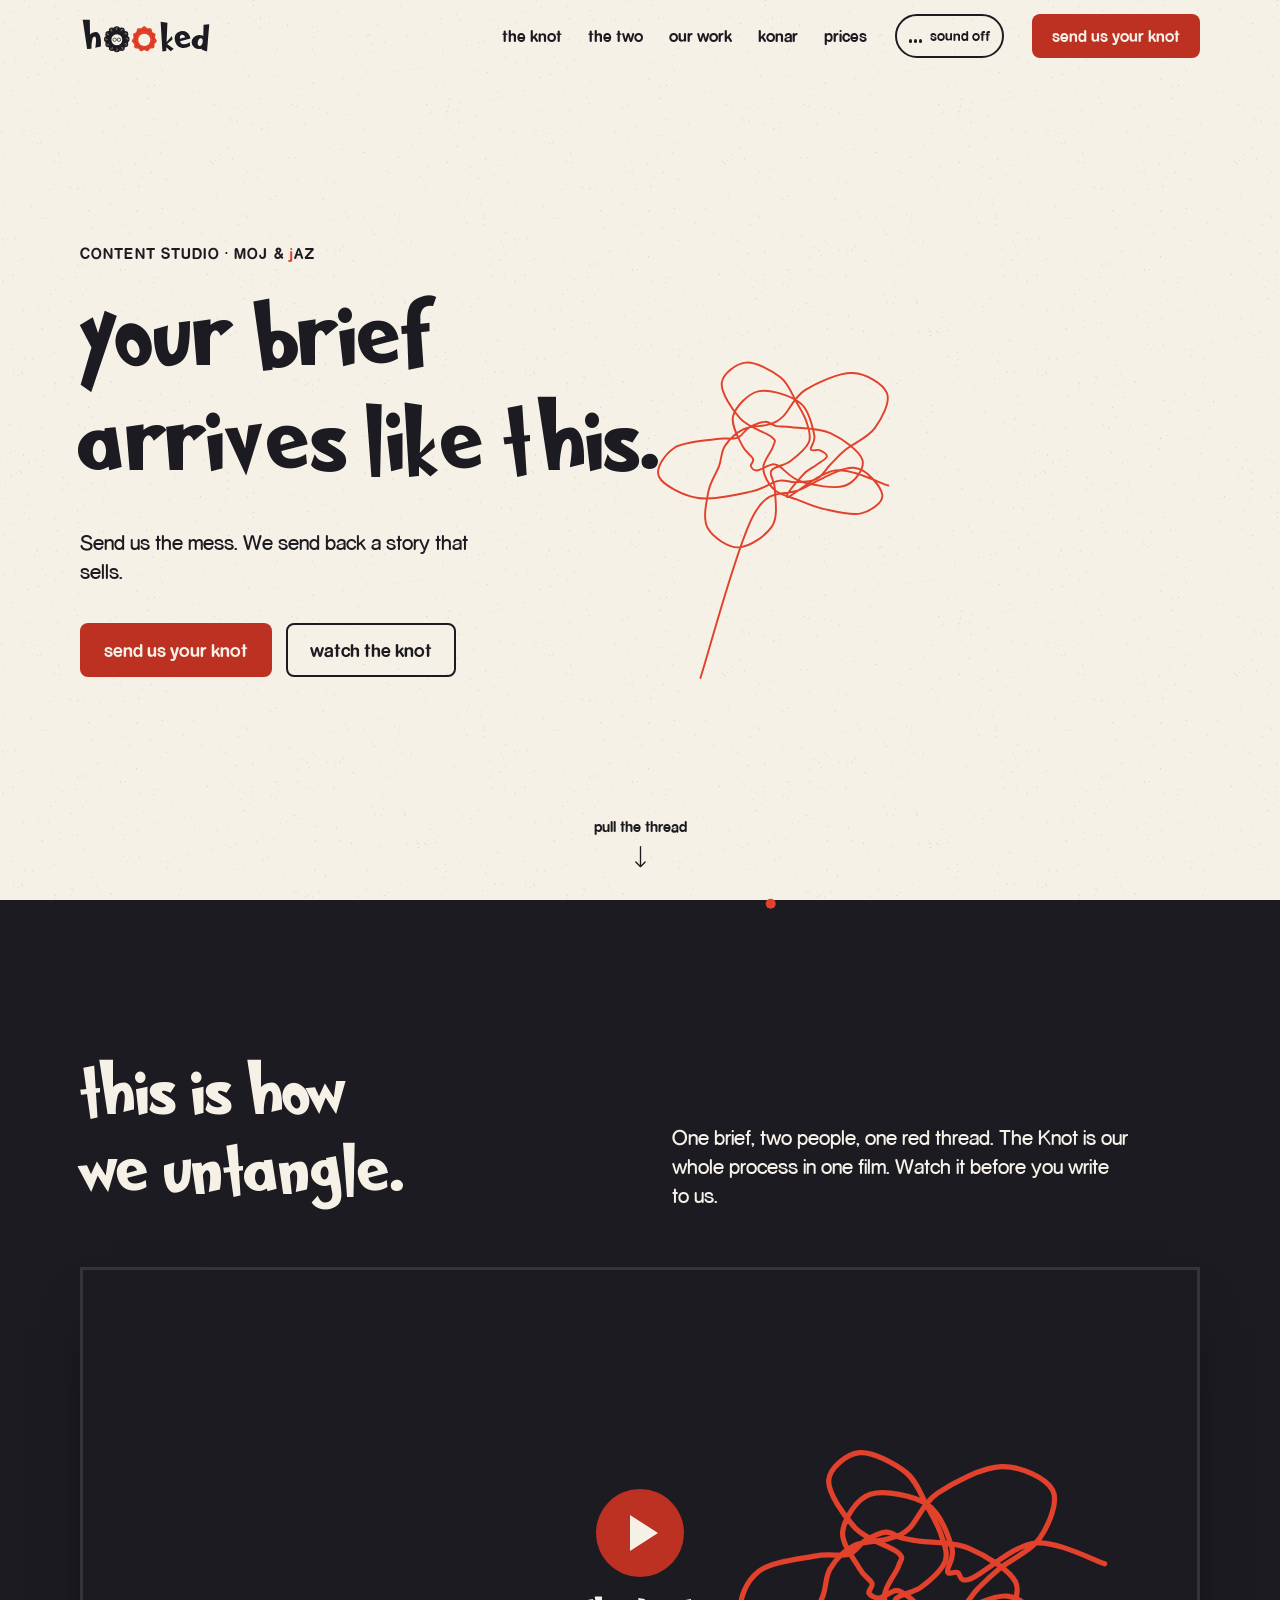
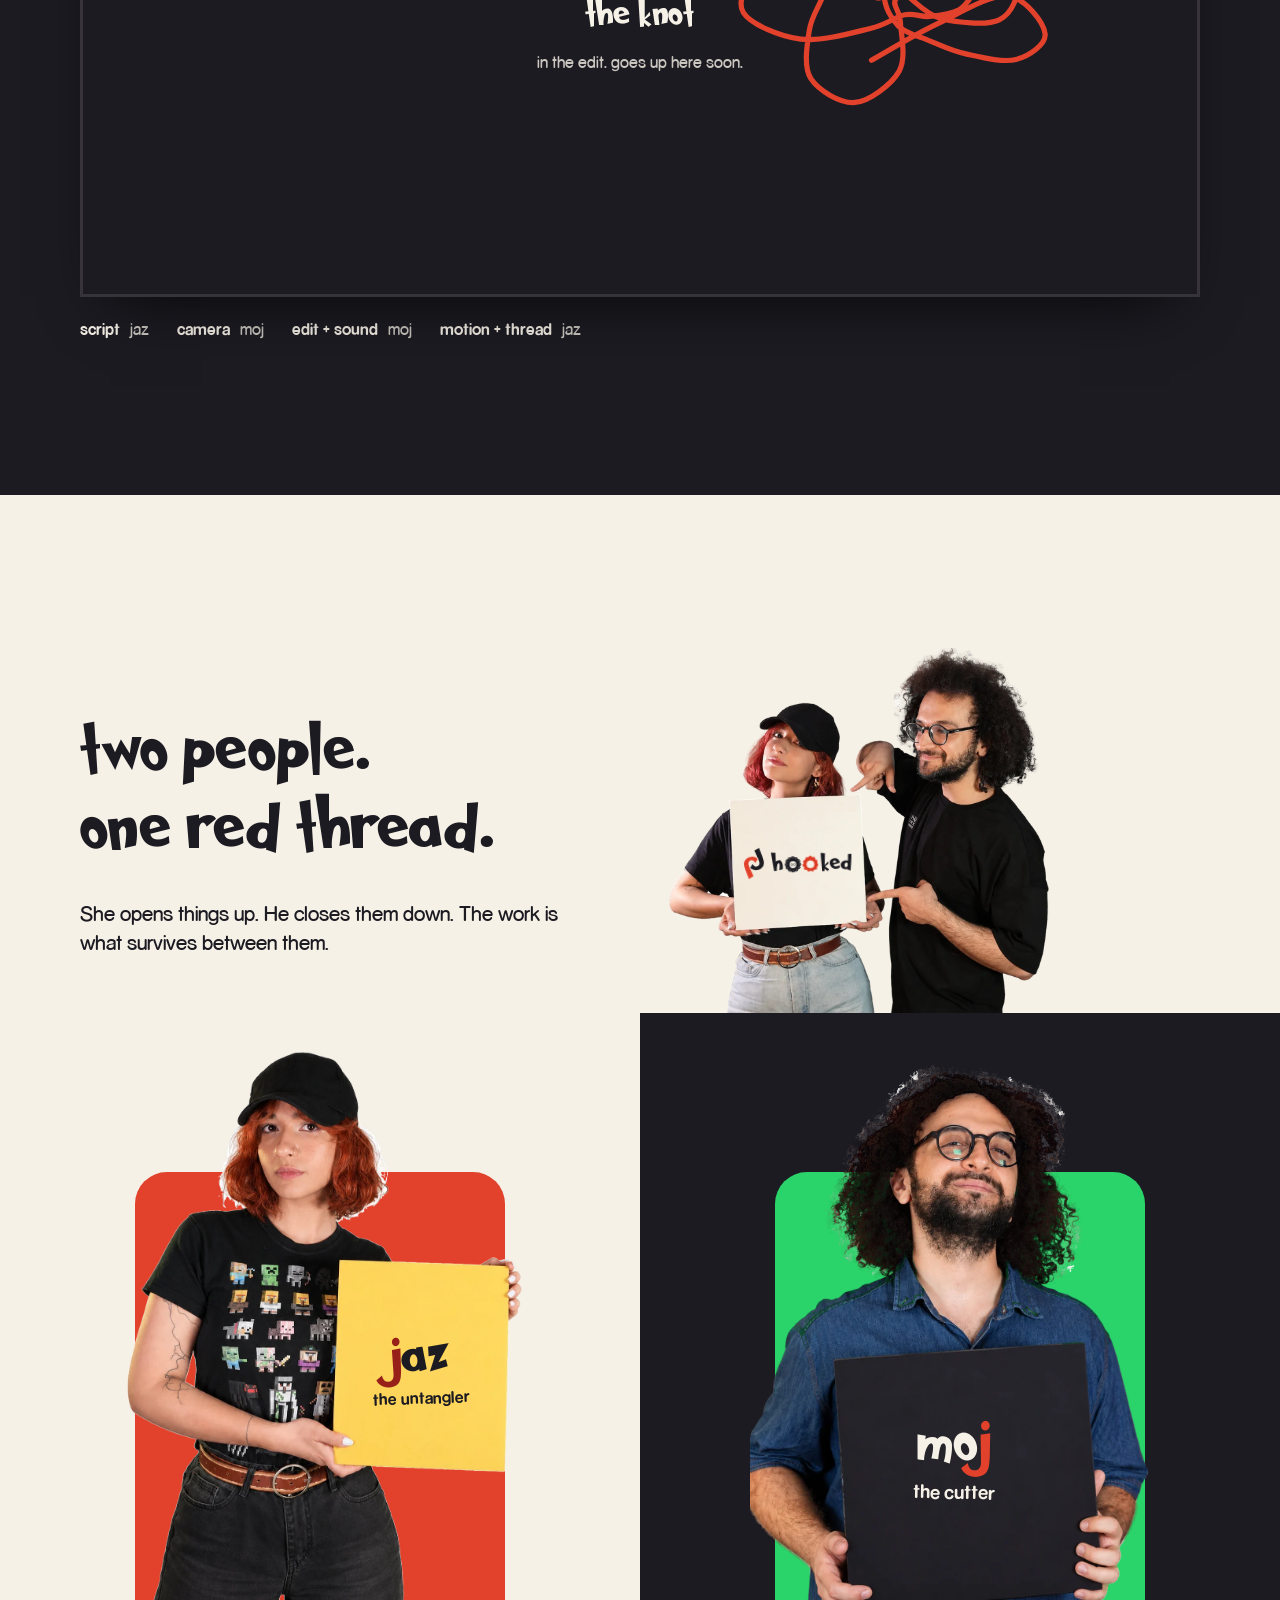
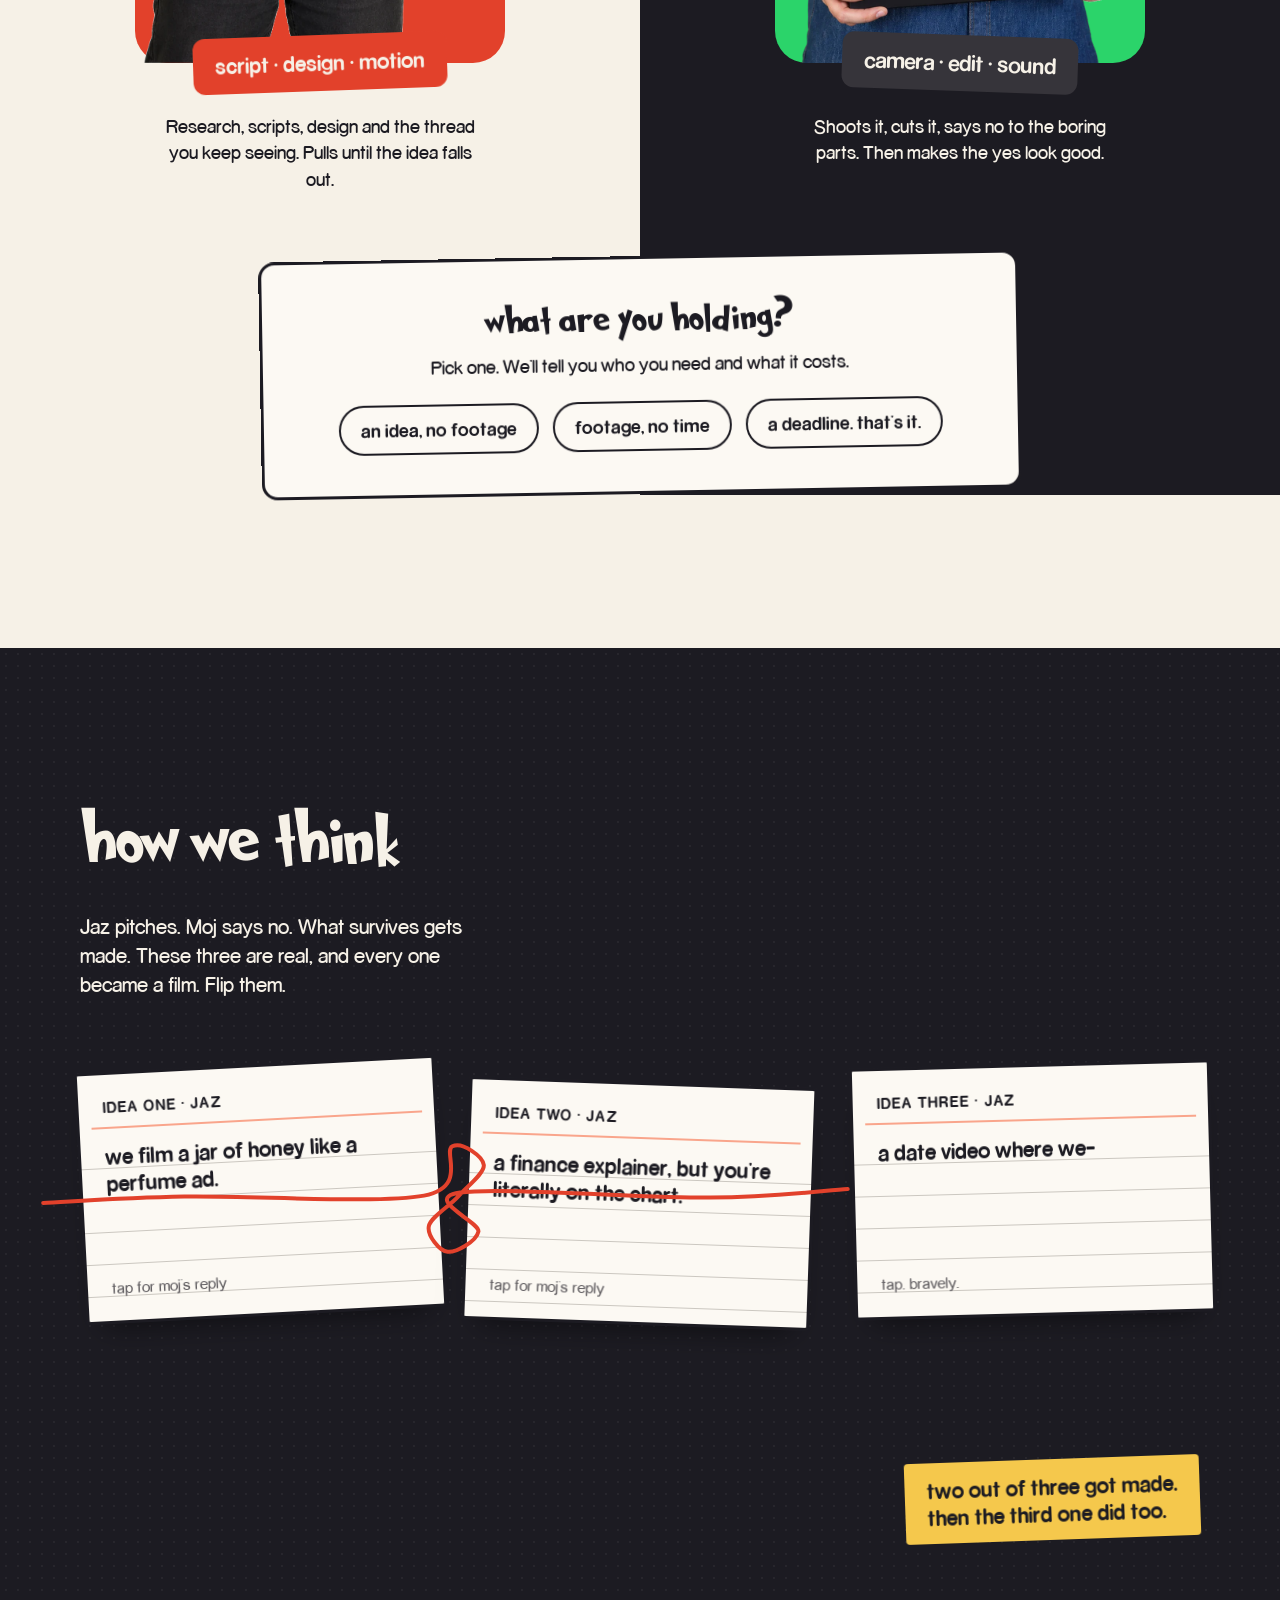
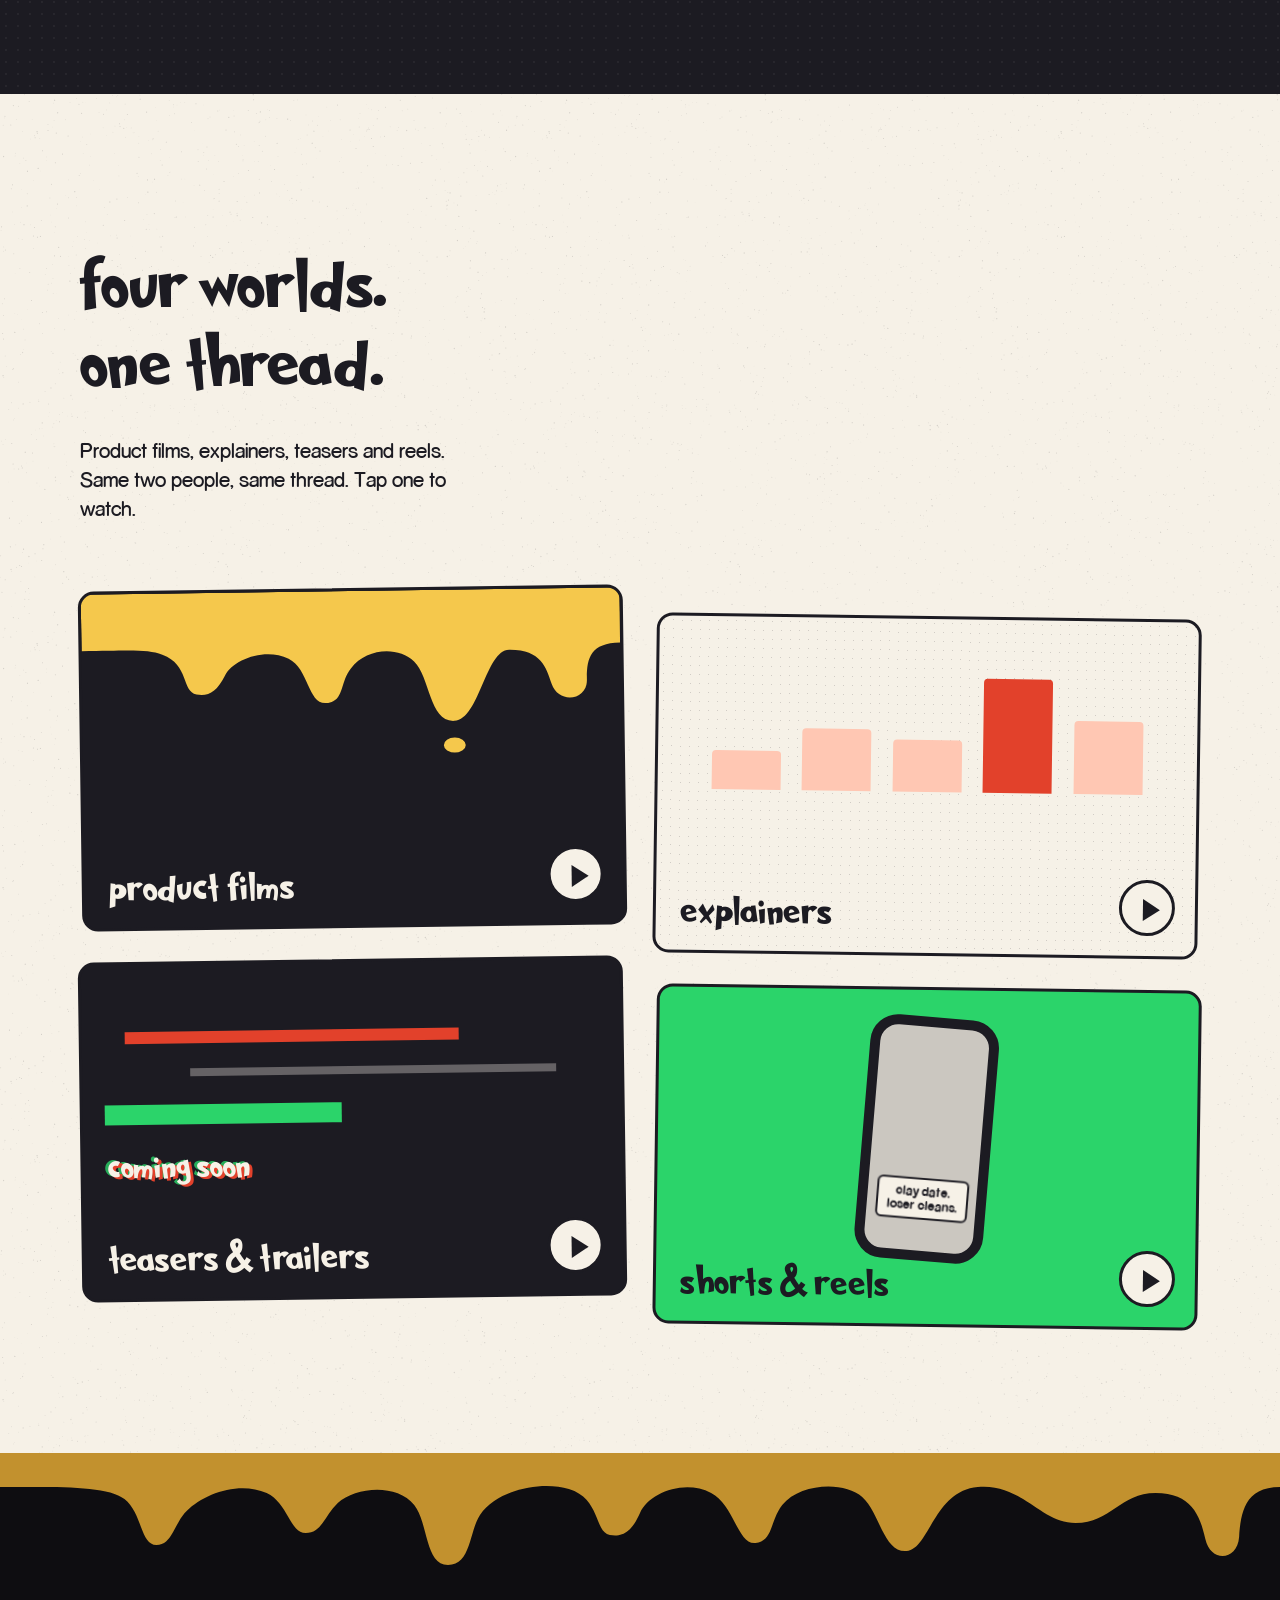
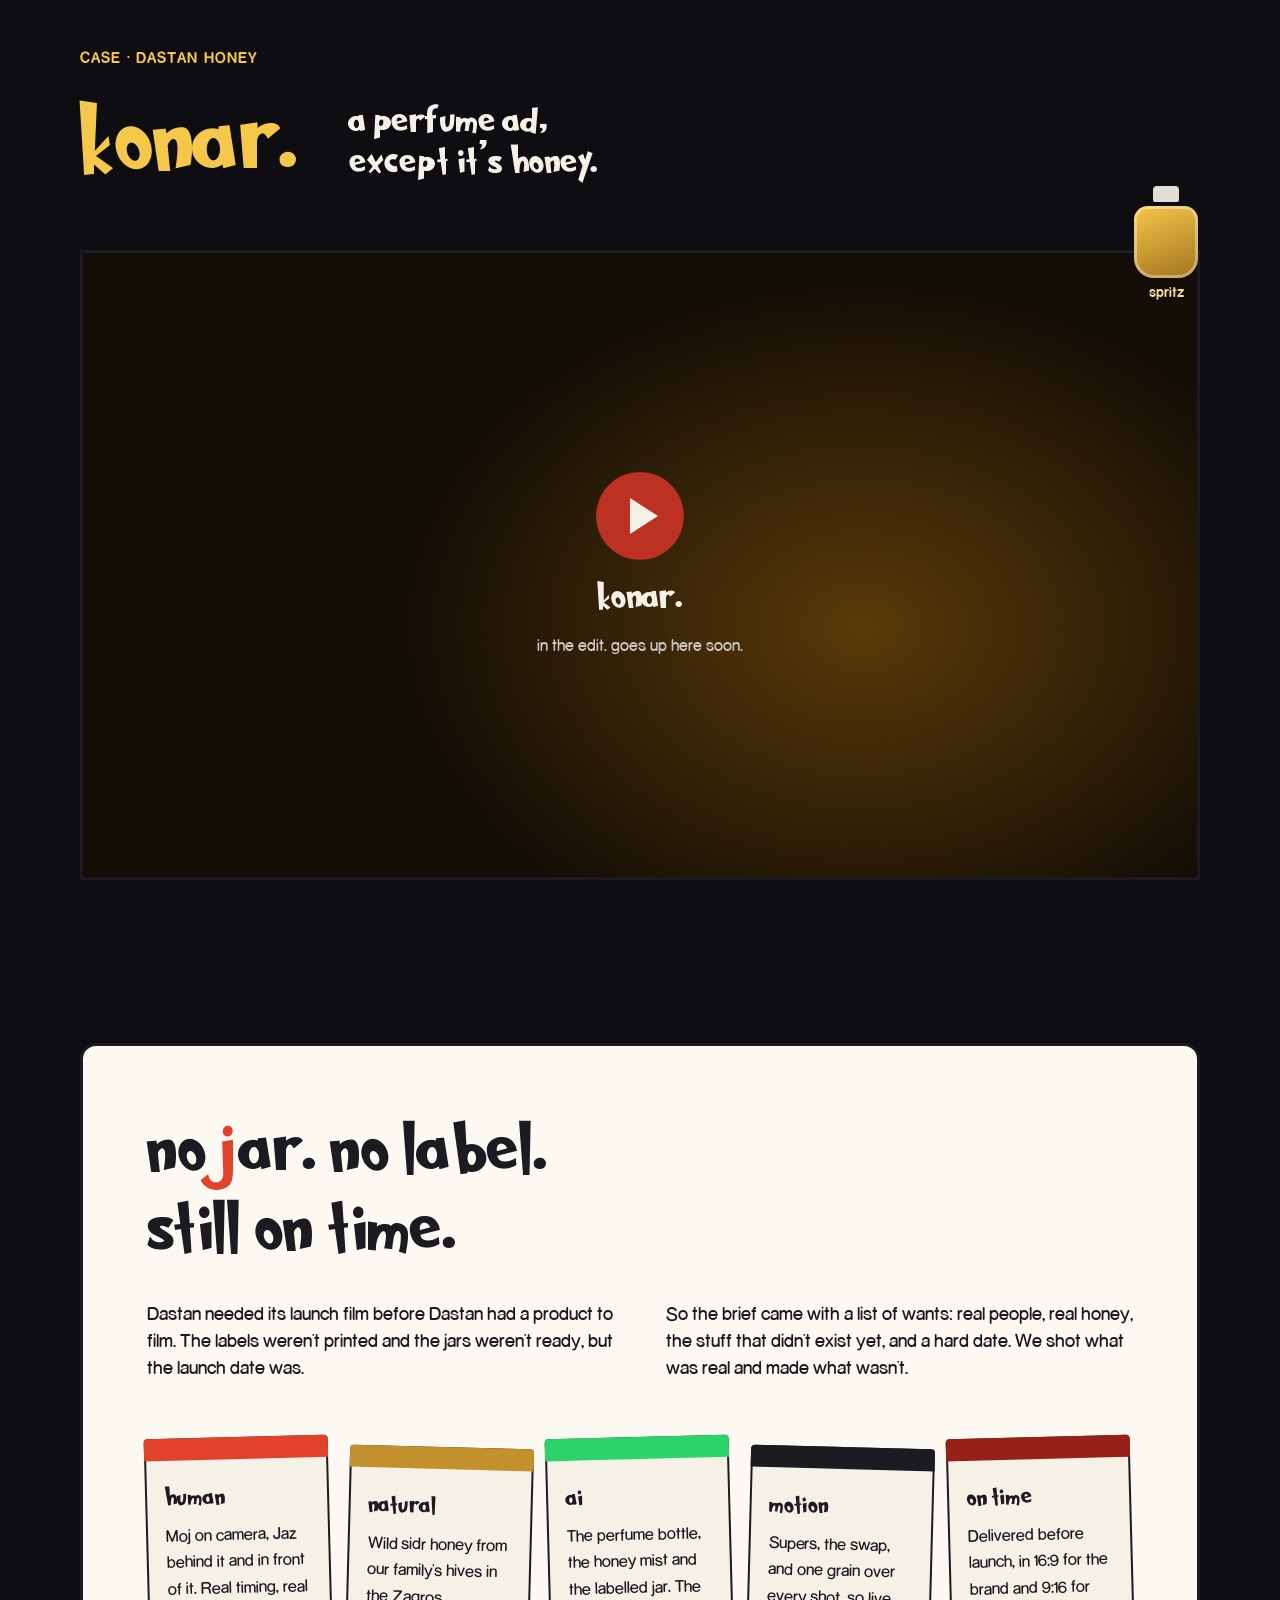
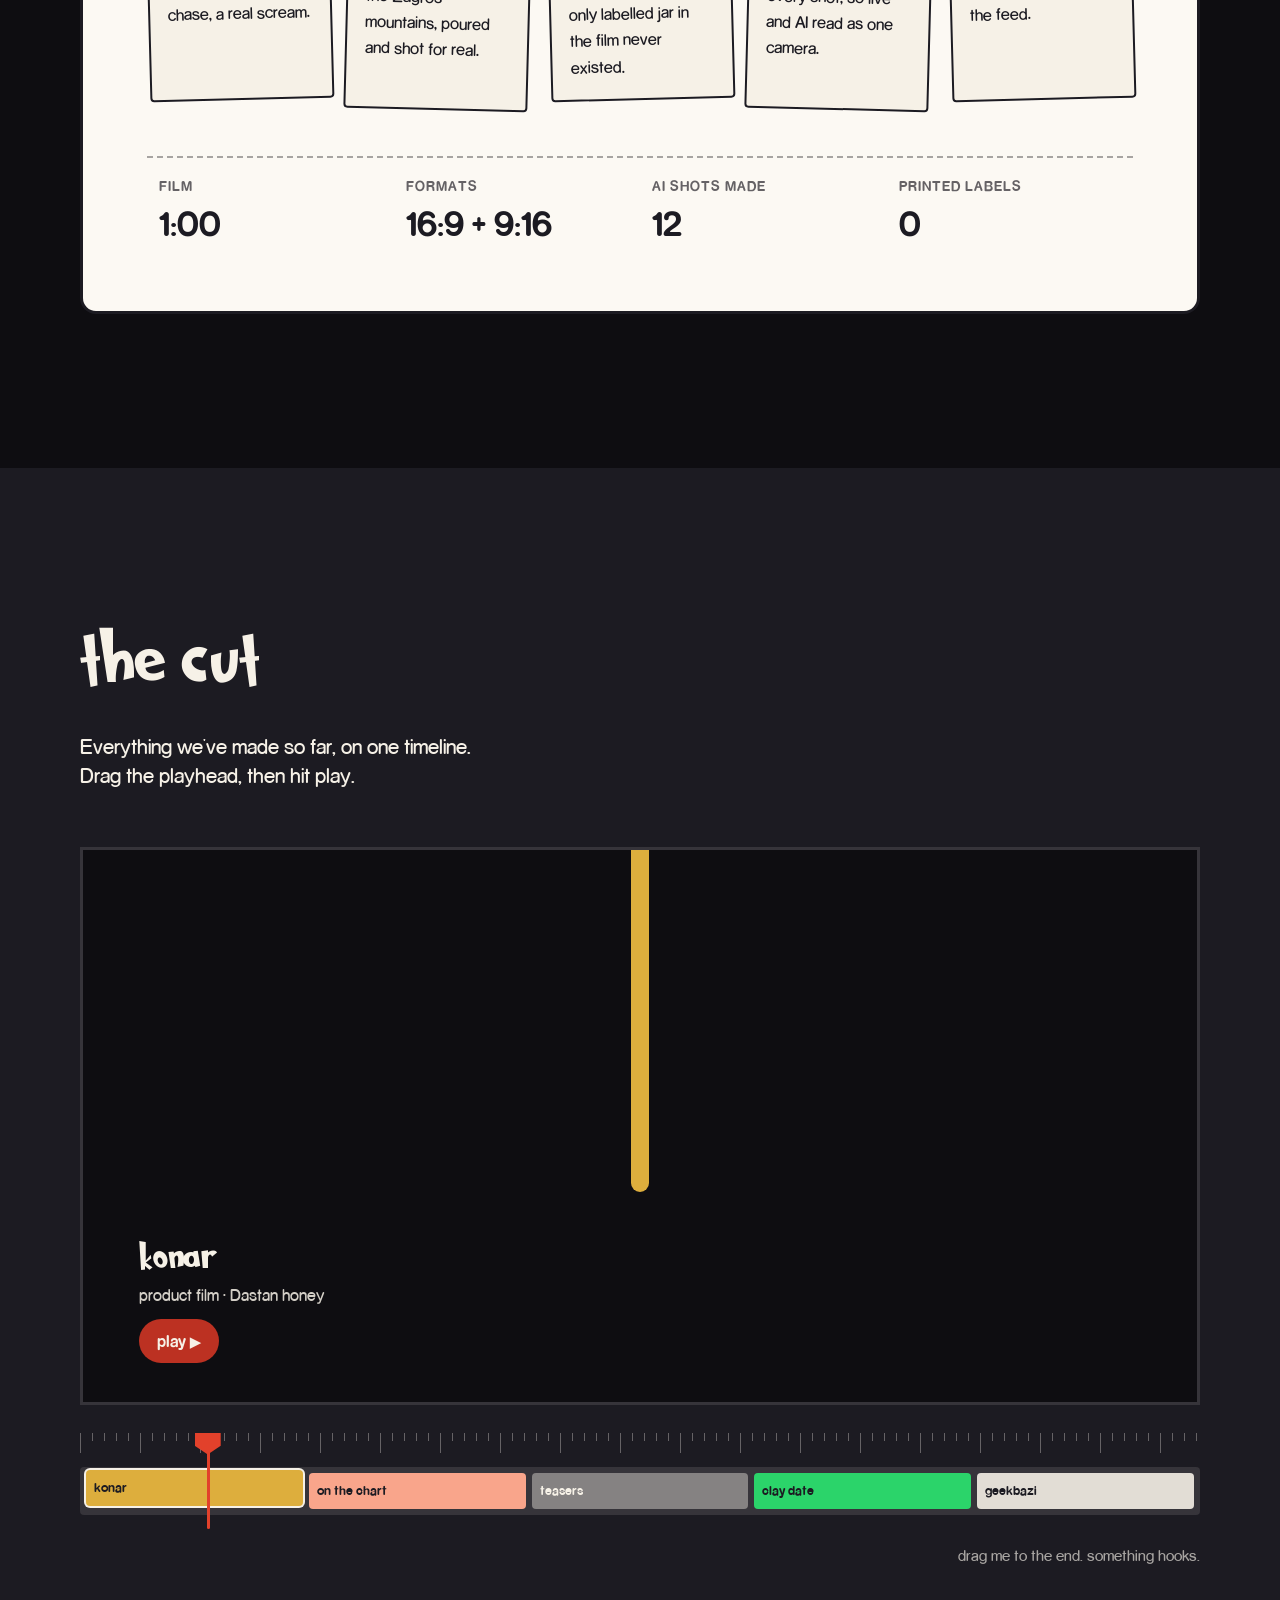
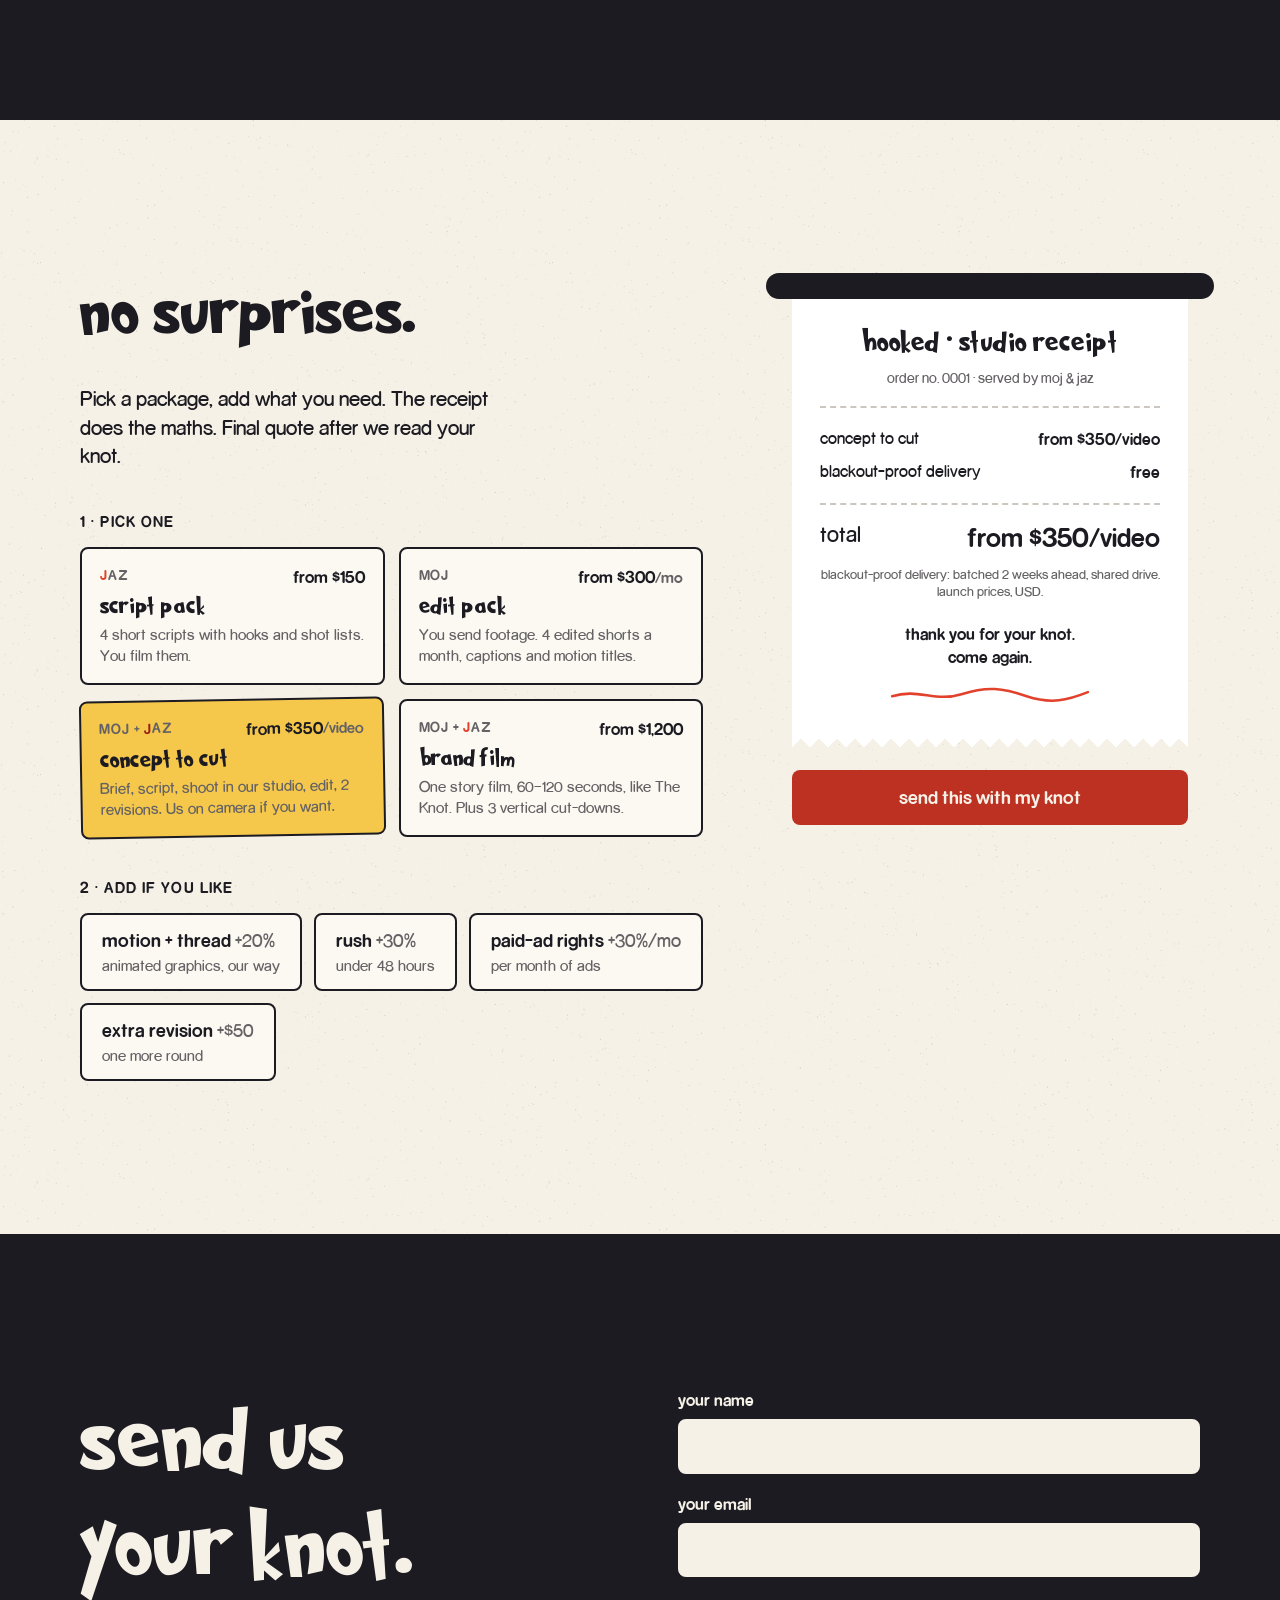
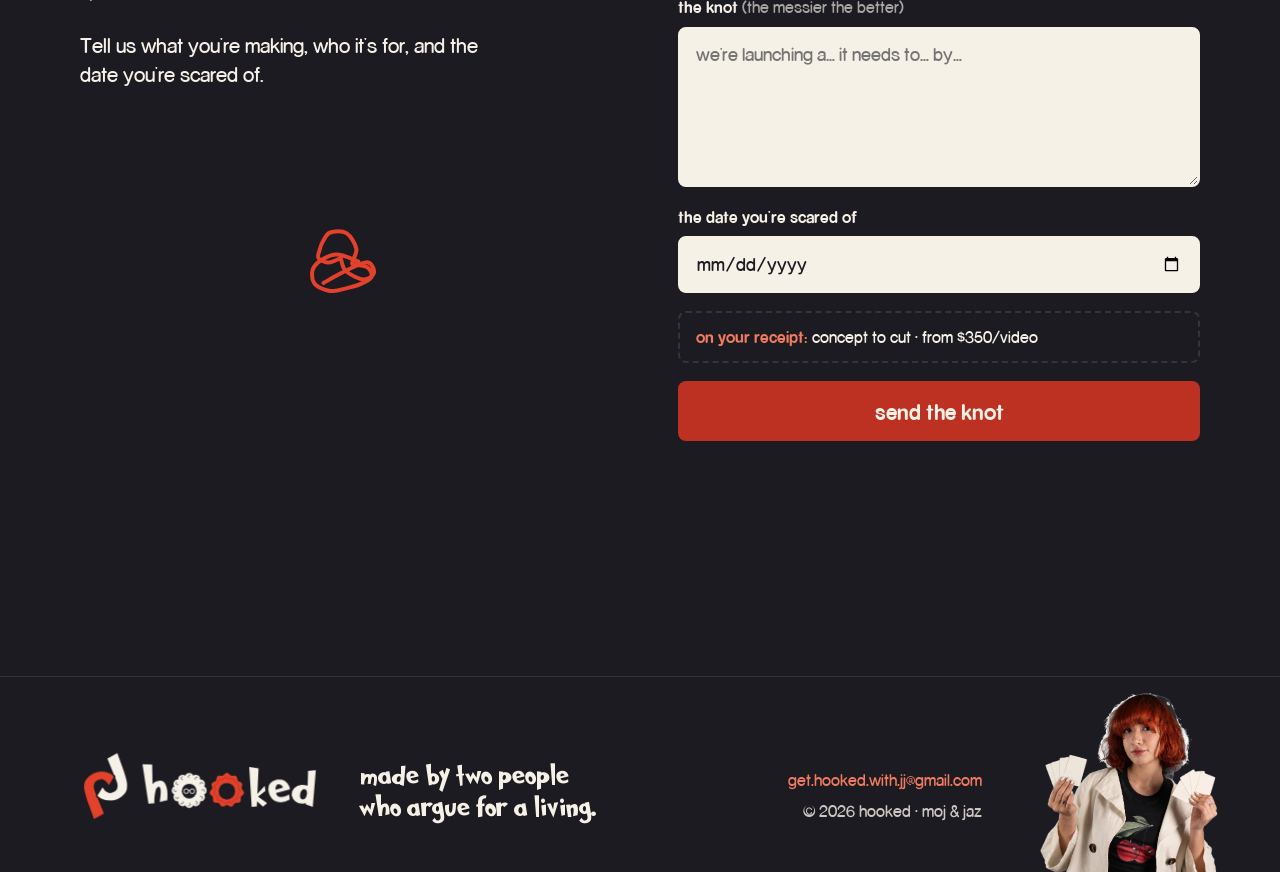
==== commit 4935aba2: "Rework content and rebuild the phone layout - The Knot film right under the hero; the games now rout" ====
--- a/index.html
+++ b/index.html
@@ -1,22 +1,26 @@
 <!doctype html>
-<html lang="en" data-voice="jaz">
+<html lang="en">
 <head>
 <meta charset="utf-8">
-<meta name="viewport" content="width=device-width, initial-scale=1">
+<meta name="viewport" content="width=device-width, initial-scale=1, viewport-fit=cover">
 <title>hooked · a content studio by moj &amp; jaz</title>
-<meta name="description" content="Two people, one red thread. Moj and Jaz turn messy briefs into films, explainers, teasers and reels that sell.">
+<meta name="description" content="Two people, one red thread. Moj and Jaz turn messy briefs into product films, explainers, teasers and reels that sell.">
 <meta name="theme-color" content="#F6F1E7">
 <link rel="icon" href="assets/brand/favicon.svg" type="image/svg+xml">
-<link rel="apple-touch-icon" href="assets/brand/apple-touch-icon.png">
+<link rel="icon" href="assets/brand/favicon-32.png" sizes="32x32" type="image/png">
+<link rel="apple-touch-icon" href="assets/brand/favicon-180.png">
 <meta property="og:type" content="website">
 <meta property="og:title" content="hooked · send us your knot">
 <meta property="og:description" content="Two people, one red thread. We untangle your brief and cut it into a story that sells.">
-<meta property="og:image" content="assets/img/og-image.jpg">
+<meta property="og:image" content="https://yashcistudy.github.io/get-hooked/assets/img/og-image.jpg">
+<meta property="og:image:width" content="1200">
+<meta property="og:image:height" content="630">
 <meta name="twitter:card" content="summary_large_image">
 <link rel="preload" href="assets/fonts/grinched-2.woff2" as="font" type="font/woff2" crossorigin>
 <link rel="preload" href="assets/fonts/rocko.woff2" as="font" type="font/woff2" crossorigin>
 <link rel="stylesheet" href="assets/css/tokens.css">
 <link rel="stylesheet" href="assets/css/site.css">
+<link rel="stylesheet" href="assets/css/mobile.css" media="(max-width: 760px)">
 </head>
 <body>
 <a class="skip" href="#main">skip to the good part</a>
@@ -28,11 +32,11 @@
     <img class="logo-ink" src="assets/brand/wordmark-on-ink.svg" alt="" width="613" height="173" aria-hidden="true">
   </a>
   <nav class="nav-links" aria-label="sections">
+    <a href="#film">the knot</a>
     <a href="#meet">the two</a>
-    <a href="#think">how we think</a>
-    <a href="#worlds">work</a>
+    <a href="#cut">our work</a>
     <a href="#konar">konar</a>
-    <a href="#receipt">the receipt</a>
+    <a href="#receipt">prices</a>
   </nav>
   <button class="sound-toggle" id="sound" type="button" aria-pressed="false" title="sound">
     <span class="sound-bars" aria-hidden="true"><i></i><i></i><i></i></span><span class="sound-label">sound off</span>
@@ -43,15 +47,15 @@
 <main id="main" class="page">
 
 <!-- ============ HERO · the knot ============ -->
-<section class="sec sec-paper hero" id="top" data-theme="paper" data-spine="0.035 1">
+<section class="sec sec-paper hero" id="top" data-theme="paper" data-label="hello" data-spine="0.035 1">
   <div class="wrap hero-grid">
     <div class="hero-copy">
       <p class="kicker">content studio · moj &amp; <span class="j">j</span>az</p>
-      <h1 class="display" data-typeon>your brief<br>arrives like this.</h1>
+      <h1 class="display" data-typeon>your brief<br>arrives like <span class="nw">this.</span></h1>
       <p class="lead">Send us the mess. We send back a story that sells.</p>
       <div class="hero-actions">
         <a class="btn btn-accent" href="#contact">send us your knot</a>
-        <a class="btn btn-ghost" href="#cut">watch the knot</a>
+        <a class="btn btn-ghost" href="#film" id="watchKnot">watch the knot</a>
       </div>
     </div>
     <div class="hero-knot" id="heroKnot" aria-hidden="true"></div>
@@ -59,81 +63,117 @@
   <p class="scroll-hint" aria-hidden="true"><span>pull the thread</span><svg viewBox="0 0 24 40"><path d="M12 3v30m-7-7 7 7 7-7" fill="none" stroke="currentColor" stroke-width="2" stroke-linecap="round" stroke-linejoin="round"/></svg></p>
 </section>
 
+<!-- ============ THE KNOT · the film ============ -->
+<section class="sec sec-ink film" id="film" data-theme="ink" data-label="the knot" data-spine="0.035 0, 0.035 1">
+  <div class="wrap">
+    <div class="film-head">
+      <h2 class="display">this is how<br>we untangle.</h2>
+      <p class="lead">One brief, two people, one red thread. The Knot is our whole process in one film. Watch it before you write to us.</p>
+    </div>
+    <div class="film-frame">
+      <div class="yt" data-video="knot" data-title="The Knot, a hooked showcase film" data-poster="knot"></div>
+      <ul class="film-credits" aria-label="who did what">
+        <li><b>script</b> jaz</li>
+        <li><b>camera</b> moj</li>
+        <li><b>edit + sound</b> moj</li>
+        <li><b>motion + thread</b> jaz</li>
+      </ul>
+    </div>
+  </div>
+</section>
+
 <!-- ============ MEET THE TWO ============ -->
-<section class="sec meet" id="meet" data-theme="paper" data-spine="0.035 0, 0.035 0.3, 0.25 0.42, loop, 0.5 0.5, 0.75 0.56, 0.97 0.72, 0.97 1">
+<section class="sec meet" id="meet" data-theme="paper" data-label="the two" data-spine="0.035 0, 0.035 0.3, 0.25 0.42, loop, 0.5 0.5, 0.75 0.56, 0.97 0.72, 0.97 1">
   <div class="meet-top">
     <div class="meet-head wrap">
-      <h2 class="display">two people.<br>one red thread.</h2>
-      <p class="lead">She opens things up. He closes them down. The work is what survives between them.</p>
-    </div>
-  </div>
-  <div class="meet-split">
+      <div class="meet-copy">
+        <h2 class="display">two people.<br>one red thread.</h2>
+        <p class="lead">She opens things up. He closes them down. The work is what survives between them.</p>
+      </div>
+      <figure class="meet-pair">
+        <img src="assets/img/pair.webp" alt="Jaz holding a board with the hooked logo while Moj points at it" width="1600" height="1067" loading="lazy">
+        <div class="orbit-slot orbit-board" data-orbit="paper" style="--x:.1425;--y:.4086;--w:.2431;--h:.3562" aria-hidden="true" title="play it again"></div>
+      </figure>
+    </div>
+  </div>
+  <div class="meet-split deck" data-deck="the two">
     <article class="person person-jaz" data-theme="paper">
       <button class="person-photo" type="button" id="jazPhoto" aria-label="Jaz pulls the thread">
         <span class="plate plate-red" aria-hidden="true"></span>
-        <img class="ph-default" src="assets/img/jaz-default.webp" alt="Jaz holding a butter-yellow board" width="800" height="1200" loading="lazy">
-        <img class="ph-hover" src="assets/img/jaz-hover.webp" alt="" width="800" height="1200" loading="lazy" aria-hidden="true">
+        <span class="ph ph-default"><img src="assets/img/jaz-default.webp" alt="Jaz holding a butter-yellow board that says jaz, the untangler" width="1067" height="1600" loading="lazy"><span class="board board-jaz" style="--x:.537;--y:.368;--w:.403;--h:.319" aria-hidden="true"><b><span class="j">j</span>az</b><small>the untangler</small></span></span>
+        <span class="ph ph-hover" aria-hidden="true"><img src="assets/img/jaz-hover.webp" alt="" width="1067" height="1600" loading="lazy"><span class="board board-jaz" style="--x:.545;--y:.366;--w:.395;--h:.322"><b><span class="j">j</span>az</b><small>the untangler</small></span></span>
         <span class="fly-cards" aria-hidden="true"><i>idea</i><i>hook</i><i>script</i></span>
       </button>
-      <p class="name-tag tag-jaz"><span class="j">j</span>az · the untangler</p>
-      <p class="person-line">Research, scripts, design. Pulls the thread until the idea falls out.</p>
+      <p class="name-tag tag-jaz">script · design · motion</p>
+      <p class="person-line">Research, scripts, design and the thread you keep seeing. Pulls until the idea falls out.</p>
     </article>
     <article class="person person-moj" data-theme="ink">
       <button class="person-photo" type="button" id="mojPhoto" aria-label="Moj snaps his fingers">
         <span class="plate plate-green" aria-hidden="true"></span>
-        <img class="ph-default" src="assets/img/moj-default.webp" alt="Moj holding an ink board" width="800" height="1200" loading="lazy">
-        <img class="ph-hover" src="assets/img/moj-hover.webp" alt="" width="800" height="1200" loading="lazy" aria-hidden="true">
+        <span class="ph ph-default"><img src="assets/img/moj-default.webp" alt="Moj holding an ink board that says moj, the cutter" width="1067" height="1600" loading="lazy"><span class="board board-moj" style="--x:.17;--y:.505;--w:.637;--h:.33" aria-hidden="true"><b>mo<span class="j">j</span></b><small>the cutter</small></span></span>
+        <span class="ph ph-hover" aria-hidden="true"><img src="assets/img/moj-hover.webp" alt="" width="1067" height="1600" loading="lazy"><span class="board board-moj" style="--x:.116;--y:.486;--w:.63;--h:.33"><b>mo<span class="j">j</span></b><small>the cutter</small></span></span>
         <span class="flash" aria-hidden="true"></span>
       </button>
-      <p class="name-tag tag-moj">moj · the cutter</p>
-      <p class="person-line">Camera, edit, motion. Says no, then makes the yes look good.</p>
+      <p class="name-tag tag-moj">camera · edit · sound</p>
+      <p class="person-line">Shoots it, cuts it, says no to the boring parts. Then makes the yes look good.</p>
     </article>
   </div>
   <div class="quiz wrap" id="quiz">
-    <h3 class="display quiz-q">are you a <span class="j">j</span>az or a moj?</h3>
-    <div class="quiz-btns" role="group" aria-label="pick one">
-      <button class="chip chip-jaz" type="button" data-pick="jaz" aria-pressed="false">i plan everything</button>
-      <button class="chip chip-moj" type="button" data-pick="moj" aria-pressed="false">i doubt everything</button>
+    <h3 class="display quiz-q">what are you holding?</h3>
+    <p class="quiz-sub">Pick one. We'll tell you who you need and what it costs.</p>
+    <div class="quiz-btns" role="group" aria-label="what are you holding">
+      <button class="chip chip-jaz" type="button" data-pick="jaz" aria-pressed="false">an idea, no footage</button>
+      <button class="chip chip-moj" type="button" data-pick="moj" aria-pressed="false">footage, no time</button>
+      <button class="chip chip-both" type="button" data-pick="both" aria-pressed="false">a deadline. that's it.</button>
     </div>
     <div class="quiz-result" id="quizResult" aria-live="polite" hidden>
       <p class="sticker" id="quizSticker"></p>
       <p class="quiz-note" id="quizNote"></p>
-      <button class="btn btn-small btn-ghost" type="button" id="quizShare">send this to your moj</button>
+      <a class="btn btn-small btn-accent" href="#receipt" id="quizGo">put it on the receipt</a>
     </div>
   </div>
 </section>
 
 <!-- ============ HOW WE THINK ============ -->
-<section class="sec sec-ink think" id="think" data-theme="ink" data-spine="0.97 0, 0.97 0.38, 0.5 0.56, 0.03 0.62, 0.03 1">
+<section class="sec sec-ink think" id="think" data-theme="ink" data-label="how we think" data-spine="0.97 0, 0.97 0.38, 0.5 0.56, 0.03 0.62, 0.03 1">
   <div class="wrap">
     <h2 class="display">how we think</h2>
-    <p class="lead" data-voice-text data-jaz="Jaz pitches. Moj says no. What survives gets made." data-moj="Moj says no. Jaz pitches anyway. What survives gets made.">Jaz pitches. Moj says no. What survives gets made.</p>
-    <div class="cards" id="cards">
-      <button class="card" type="button" aria-pressed="false" data-card="1">
-        <span class="card-face card-front"><b class="card-k">idea one</b><span class="card-t" data-voice-text data-jaz="we film a jar of honey like a perfume ad." data-moj="budget?">we film a jar of honey like a perfume ad.</span><em class="card-hint">tap for the reply</em></span>
-        <span class="card-face card-back"><b class="card-k" data-voice-text data-jaz="moj" data-moj="jaz">moj</b><span class="card-t" data-voice-text data-jaz="budget?" data-moj="one spoon.">budget?</span><em class="card-hint" data-voice-text data-jaz="(it got made. it's below.)" data-moj="(he liked it. it's below.)">(it got made. it's below.)</em></span>
-      </button>
-      <button class="card" type="button" aria-pressed="false" data-card="2">
-        <span class="card-face card-front"><b class="card-k">idea two</b><span class="card-t" data-voice-text data-jaz="a finance explainer, but you're literally on the chart." data-moj="i'm always on the chart.">a finance explainer, but you're literally on the chart.</span><em class="card-hint">tap for the reply</em></span>
-        <span class="card-face card-back"><b class="card-k" data-voice-text data-jaz="moj" data-moj="jaz">moj</b><span class="card-t" data-voice-text data-jaz="i'm always on the chart." data-moj="exactly. that's the bit.">i'm always on the chart.</span><em class="card-hint">(he sighed. then he did it.)</em></span>
-      </button>
-      <button class="card card-doomed" type="button" aria-pressed="false" data-card="3">
-        <span class="card-face card-front"><b class="card-k">idea three</b><span class="card-t" data-voice-text data-jaz="a date video where we-" data-moj="no.">a date video where we-</span><em class="card-hint">tap. bravely.</em></span>
-        <span class="card-face card-back"><b class="card-k" data-voice-text data-jaz="moj" data-moj="jaz">moj</b><span class="card-t" data-voice-text data-jaz="no." data-moj="you didn't even-">no.</span><em class="card-hint">(it went in the bin.)</em></span>
-        <span class="stamp" aria-hidden="true">no.</span>
-      </button>
-    </div>
-    <p class="think-foot display-sm">two out of three.<br>that's a good day.</p>
+    <p class="lead">Jaz pitches. Moj says no. What survives gets made. These three are real, and every one became a film. Flip them.</p>
+    <div class="cards deck" id="cards" data-deck="ideas">
+      <div class="card-slot">
+        <button class="card" type="button" aria-pressed="false" data-card="1">
+          <span class="card-face card-front"><b class="card-k">idea one · jaz</b><span class="card-t">we film a jar of honey like a perfume ad.</span><em class="card-hint">tap for moj's reply</em></span>
+          <span class="card-face card-back"><b class="card-k">moj</b><span class="card-t">budget?</span><em class="card-hint">"one spoon." he liked it.</em></span>
+        </button>
+        <a class="became" href="#konar" data-became="1"><span>it became</span><b>konar →</b></a>
+      </div>
+      <div class="card-slot">
+        <button class="card" type="button" aria-pressed="false" data-card="2">
+          <span class="card-face card-front"><b class="card-k">idea two · jaz</b><span class="card-t">a finance explainer, but you're literally on the chart.</span><em class="card-hint">tap for moj's reply</em></span>
+          <span class="card-face card-back"><b class="card-k">moj</b><span class="card-t">i'm always on the chart.</span><em class="card-hint">he sighed. then he got on it.</em></span>
+        </button>
+        <button class="became" type="button" data-became="2" data-video="chart" data-title="On the Chart, a finance explainer"><span>it became</span><b>on the chart ▶</b></button>
+      </div>
+      <div class="card-slot">
+        <button class="card card-doomed" type="button" aria-pressed="false" data-card="3">
+          <span class="card-face card-front"><b class="card-k">idea three · jaz</b><span class="card-t">a date video where we-</span><em class="card-hint">tap. bravely.</em></span>
+          <span class="card-face card-back"><b class="card-k">moj</b><span class="card-t">no.</span><em class="card-hint">it went in the bin.</em></span>
+          <span class="stamp" aria-hidden="true">no.</span>
+        </button>
+        <button class="became" type="button" data-became="3" data-video="short" data-vertical="1" data-title="Clay date, a reel"><span>it became</span><b>a reel anyway ▶</b></button>
+      </div>
+    </div>
+    <p class="think-foot">two out of three got made.<br>then the third one did too.</p>
   </div>
 </section>
 
 <!-- ============ THE WORLDS ============ -->
-<section class="sec sec-paper worlds" id="worlds" data-theme="paper" data-spine="0.03 0, 0.03 0.32, 0.5 0.6, 0.97 0.8, loop, 0.97 1">
+<section class="sec sec-paper worlds" id="worlds" data-theme="paper" data-label="what we make" data-spine="0.03 0, 0.03 0.32, 0.5 0.6, 0.97 0.8, loop, 0.97 1">
   <div class="wrap">
     <h2 class="display">four worlds.<br>one thread.</h2>
-    <p class="lead">Product films, explainers, teasers and reels. Same two people, same thread.</p>
-    <div class="world-grid" id="worldGrid">
-      <button class="world world-product" type="button" data-video="product" data-title="product films">
+    <p class="lead">Product films, explainers, teasers and reels. Same two people, same thread. Tap one to watch.</p>
+    <div class="world-grid deck" id="worldGrid" data-deck="worlds">
+      <button class="world world-product" type="button" data-video="product" data-fallback="konar" data-title="product films">
         <span class="world-art" aria-hidden="true">
           <svg viewBox="0 0 640 360" preserveAspectRatio="none"><path class="drip" d="M0 0H640V96C604 96 600 124 600 160C600 196 566 202 558 166C552 138 546 106 508 106C480 106 472 226 442 228C412 230 414 152 395 124C376 96 338 100 320 134C306 158 312 192 290 194C268 196 270 134 246 116C218 96 180 116 170 144C160 172 150 180 136 176C118 170 128 124 96 106C78 96 60 98 0 98Z" fill="#F5C84C"/><circle class="drop" cx="442" cy="270" r="13" fill="#F5C84C"/></svg>
         </span>
@@ -156,7 +196,7 @@
 </section>
 
 <!-- ============ KONAR · case ============ -->
-<section class="sec konar" id="konar" data-theme="ink" data-spine="0.97 0, 0.97 0.22, 0.5 0.33, 0.03 0.45, 0.03 1">
+<section class="sec konar" id="konar" data-theme="ink" data-label="konar" data-spine="0.97 0, 0.97 0.22, 0.5 0.33, 0.03 0.45, 0.03 1">
   <div class="honey-edge" aria-hidden="true"></div>
   <div class="wrap">
     <p class="kicker kicker-gold">case · dastan honey</p>
@@ -171,12 +211,12 @@
     </div>
 
     <div class="case">
-      <h3 class="display case-title">no jar. no label.<br>still on time.</h3>
+      <h3 class="display case-title">no <span class="j">j</span>ar. no label.<br>still on time.</h3>
       <div class="case-lead">
         <p>Dastan needed its launch film before Dastan had a product to film. The labels weren't printed and the jars weren't ready, but the launch date was.</p>
         <p>So the brief came with a list of wants: real people, real honey, the stuff that didn't exist yet, and a hard date. We shot what was real and made what wasn't.</p>
       </div>
-      <ol class="ingredients">
+      <ol class="ingredients deck" data-deck="the recipe">
         <li class="ing ing-human"><b class="ing-k">human</b><span>Moj on camera, Jaz behind it and in front of it. Real timing, real chase, a real scream.</span></li>
         <li class="ing ing-natural"><b class="ing-k">natural</b><span>Wild sidr honey from our family's hives in the Zagros mountains, poured and shot for real.</span></li>
         <li class="ing ing-ai"><b class="ing-k">ai</b><span>The perfume bottle, the honey mist and the labelled jar. The only labelled jar in the film never existed.</span></li>
@@ -193,40 +233,55 @@
   </div>
 </section>
 
-<!-- ============ THE CUT ============ -->
-<section class="sec sec-ink cut" id="cut" data-theme="ink" data-spine="0.03 0, 0.03 0.3, 0.5 0.5, 0.97 0.6, 0.97 1">
+<!-- ============ THE CUT · everything we've made ============ -->
+<section class="sec sec-ink cut" id="cut" data-theme="ink" data-label="our work" data-spine="0.03 0, 0.03 0.3, 0.5 0.5, 0.97 0.6, 0.97 1">
   <div class="wrap">
     <h2 class="display">the cut</h2>
-    <p class="lead">Drag the playhead. This is where the knot turns into a film.</p>
+    <p class="lead">Everything we've made so far, on one timeline. Drag the playhead, then hit play.</p>
     <div class="monitor" id="monitor" aria-live="polite">
-      <div class="scene scene-product is-on"><span class="scene-drip"></span><b>product films</b></div>
-      <div class="scene scene-explainer"><span class="scene-bars"><i></i><i></i><i></i><i></i></span><b>explainers</b></div>
-      <div class="scene scene-teaser"><b class="soon" data-text="teasers &amp; trailers">teasers &amp; trailers</b></div>
-      <div class="scene scene-short"><span class="phone"><span class="phone-cap">i'm already lost.</span></span><b>shorts &amp; reels</b></div>
-      <div class="scene scene-logo"><img src="assets/brand/mark-on-ink.svg" alt="" class="logo-link"><img src="assets/brand/wordmark-on-ink.svg" alt="hooked" class="logo-word"></div>
+      <div class="scene scene-product is-on">
+        <span class="scene-drip"></span>
+        <div class="scene-info"><b>konar</b><p>product film · Dastan honey</p><button class="scene-play" type="button" data-video="konar" data-title="Konar">play ▶</button></div>
+      </div>
+      <div class="scene scene-explainer">
+        <span class="scene-bars"><i></i><i></i><i></i><i></i></span>
+        <div class="scene-info"><b>on the chart</b><p>finance explainer · Moj on green screen</p><button class="scene-play" type="button" data-video="chart" data-title="On the Chart">play ▶</button></div>
+      </div>
+      <div class="scene scene-teaser">
+        <b class="soon" data-text="coming soon">coming soon</b>
+        <div class="scene-info"><b>teasers</b><p>dark, fast, a hard cut at the end</p><button class="scene-play" type="button" data-video="teaser" data-title="Teasers and trailers">play ▶</button></div>
+      </div>
+      <div class="scene scene-short">
+        <span class="phone"><span class="phone-cap">i'm already lost.</span></span>
+        <div class="scene-info"><b>clay date</b><p>a reel · the idea Moj said no to</p><button class="scene-play" type="button" data-video="short" data-vertical="1" data-title="Clay date">play ▶</button></div>
+      </div>
+      <div class="scene scene-geek">
+        <span class="geek-stills"><img src="assets/img/work-ticket.webp" alt="" loading="lazy" width="1200" height="1200"><img src="assets/img/work-clans.webp" alt="" loading="lazy" width="1200" height="1200"></span>
+        <div class="scene-info"><b>geekbazi</b><p>board game reviews · on camera, shot and cut in-house</p><button class="scene-play" type="button" data-video="geekbazi" data-title="A Geekbazi review">play ▶</button></div>
+      </div>
+      <div class="scene scene-logo"><div class="orbit-slot orbit-cut" data-orbit="ink" aria-hidden="true"></div></div>
     </div>
     <div class="timeline" id="timeline">
       <div class="ruler" aria-hidden="true"></div>
-      <div class="track" aria-hidden="true"><i class="clip c1"></i><i class="clip c2"></i><i class="clip c3"></i><i class="clip c4"></i></div>
-      <div class="playhead" id="playhead" role="slider" tabindex="0" aria-label="playhead" aria-valuemin="0" aria-valuemax="100" aria-valuenow="0" aria-valuetext="product films">
+      <div class="track" aria-hidden="true"><i class="clip c1"><span>konar</span></i><i class="clip c2"><span>on the chart</span></i><i class="clip c3"><span>teasers</span></i><i class="clip c4"><span>clay date</span></i><i class="clip c5"><span>geekbazi</span></i></div>
+      <div class="playhead" id="playhead" role="slider" tabindex="0" aria-label="playhead" aria-valuemin="0" aria-valuemax="100" aria-valuenow="0" aria-valuetext="konar">
         <span class="ph-line"></span><span class="ph-handle"></span>
       </div>
     </div>
     <p class="cut-hint" aria-hidden="true">drag me to the end. something hooks.</p>
-    <div class="knot-film">
-      <h3 class="display-sm">the knot <small>· the whole thing, 2:00</small></h3>
-      <div class="yt" data-video="knot" data-title="The Knot, a hooked showcase film" data-poster="knot"></div>
-    </div>
   </div>
 </section>
 
 <!-- ============ THE RECEIPT ============ -->
-<section class="sec sec-paper receipt-sec" id="receipt" data-theme="paper" data-spine="0.97 0, 0.97 0.35, 0.78 0.5, loop, 0.97 0.85, 0.97 1">
+<section class="sec sec-paper receipt-sec" id="receipt" data-theme="paper" data-label="prices" data-spine="0.97 0, 0.97 0.35, 0.78 0.5, loop, 0.97 0.85, 0.97 1">
   <div class="wrap receipt-grid">
     <div class="receipt-copy">
       <h2 class="display">no surprises.</h2>
-      <p class="lead">Pick what you need. The receipt does the maths.</p>
-      <ul class="picks" id="picks"></ul>
+      <p class="lead">Pick a package, add what you need. The receipt does the maths. Final quote after we read your knot.</p>
+      <p class="picks-k">1 · pick one</p>
+      <ul class="picks picks-pkg deck" id="picks" data-deck="packages"></ul>
+      <p class="picks-k">2 · add if you like</p>
+      <ul class="picks picks-add" id="addons"></ul>
     </div>
     <div class="printer" aria-live="polite">
       <div class="printer-slot" aria-hidden="true"></div>
@@ -234,16 +289,18 @@
         <p class="r-head">hooked · studio receipt</p>
         <p class="r-sub">order no. <span id="rNo">0001</span> · served by moj &amp; jaz</p>
         <ul class="r-lines" id="rLines"></ul>
-        <p class="r-total"><span>total</span><b id="rTotal">quote</b></p>
+        <p class="r-total"><span>total</span><b id="rTotal">$0</b></p>
+        <p class="r-small" id="rSmall">launch prices · USD</p>
         <p class="r-thanks">thank you for your knot.<br>come again.</p>
         <svg class="r-thread" viewBox="0 0 200 20" aria-hidden="true"><path d="M4 12C30 4 46 18 72 10S112 4 136 12 176 16 196 8" fill="none" stroke="#E2412B" stroke-width="2.5" stroke-linecap="round"/></svg>
       </div>
+      <a class="btn btn-accent r-go" href="#contact">send this with my knot</a>
     </div>
   </div>
 </section>
 
 <!-- ============ CONTACT ============ -->
-<section class="sec sec-ink contact" id="contact" data-theme="ink" data-spine="0.97 0, 0.5 0.06, 0.5 0.5, 0.28 0.64">
+<section class="sec sec-ink contact" id="contact" data-theme="ink" data-label="send it" data-spine="0.97 0, 0.5 0.06, 0.5 0.5, 0.28 0.64">
   <div class="wrap contact-grid">
     <div class="contact-copy">
       <h2 class="display">send us<br>your knot.</h2>
@@ -255,6 +312,9 @@
       <label class="field"><span>your email</span><input name="email" type="email" autocomplete="email" required></label>
       <label class="field"><span>the knot <em>(the messier the better)</em></span><textarea name="knot" rows="5" required id="knotText" placeholder="we're launching a… it needs to… by…"></textarea></label>
       <label class="field"><span>the date you're scared of</span><input name="deadline" type="date"></label>
+      <p class="form-receipt" id="formReceipt" hidden></p>
+      <input type="hidden" name="receipt" id="receiptField">
+      <input type="hidden" name="_subject" value="a knot for hooked">
       <input class="hp" name="_gotcha" tabindex="-1" autocomplete="off" aria-hidden="true">
       <button class="btn btn-accent btn-big" type="submit" id="send">send the knot</button>
       <p class="form-note" id="formNote" role="status"></p>
@@ -271,13 +331,16 @@
 
 </main>
 
-<footer class="footer" data-theme="ink">
+<footer class="footer" data-theme="ink" data-label="the end">
+  <img class="footer-jaz" src="assets/img/contact.webp" alt="" width="1067" height="1600" loading="lazy" aria-hidden="true">
   <div class="wrap footer-grid">
-    <img src="assets/brand/wordmark-on-ink.svg" alt="hooked" class="footer-logo" width="613" height="173" loading="lazy">
+    <div class="orbit-slot orbit-footer" data-orbit="ink" role="img" aria-label="hooked"></div>
     <p class="footer-line display-sm">made by two people<br>who argue for a living.</p>
     <p class="footer-meta"><a href="mailto:get.hooked.with.jj@gmail.com" class="squiggle">get.hooked.with.jj@gmail.com</a><span>© 2026 hooked · moj &amp; jaz</span></p>
   </div>
 </footer>
+
+<nav class="thread-nav" id="threadNav" aria-label="sections"></nav>
 
 <div class="modal" id="modal" hidden>
   <div class="modal-box" role="dialog" aria-modal="true" aria-label="video">
@@ -289,6 +352,7 @@
 
 <script src="assets/js/config.js"></script>
 <script src="assets/js/thread.js"></script>
+<script src="assets/js/orbit.js"></script>
 <script src="assets/js/site.js"></script>
 </body>
 </html>
--- a/assets/css/site.css
+++ b/assets/css/site.css
@@ -145,10 +145,11 @@
 .think{background:var(--surface-ink) url(../kit/dot-grid-on-ink-24px-960.svg) 0 0/480px}
 .cards{position:relative;display:grid;grid-template-columns:repeat(3,1fr);gap:clamp(20px,3vw,44px);margin-top:64px;perspective:1400px}
 .card{position:relative;aspect-ratio:3/2.1;border:0;padding:0;background:none;cursor:pointer;transform-style:preserve-3d;transition:transform var(--t-flip) var(--ease-spring);text-align:left;color:var(--on-paper-text)}
-.card:nth-child(1){transform:rotate(-3deg)}.card:nth-child(2){transform:rotate(2deg) translateY(18px)}.card:nth-child(3){transform:rotate(-1.5deg)}
-.card[aria-pressed="true"]:nth-child(1){transform:rotate(-3deg) rotateY(180deg)}
-.card[aria-pressed="true"]:nth-child(2){transform:rotate(2deg) translateY(18px) rotateY(180deg)}
-.card[aria-pressed="true"]:nth-child(3){transform:rotate(-1.5deg) rotateY(180deg)}
+.card{width:100%}
+.card-slot:nth-child(1) .card{transform:rotate(-3deg)}.card-slot:nth-child(2) .card{transform:rotate(2deg) translateY(18px)}.card-slot:nth-child(3) .card{transform:rotate(-1.5deg)}
+.card-slot:nth-child(1) .card[aria-pressed="true"]{transform:rotate(-3deg) rotateY(180deg)}
+.card-slot:nth-child(2) .card[aria-pressed="true"]{transform:rotate(2deg) translateY(18px) rotateY(180deg)}
+.card-slot:nth-child(3) .card[aria-pressed="true"]{transform:rotate(-1.5deg) rotateY(180deg)}
 .card-face{position:absolute;inset:0;display:flex;flex-direction:column;gap:10px;padding:22px 24px;background:var(--surface-raised) repeating-linear-gradient(transparent 0 31px,var(--neutral-300) 31px 32px) 0 62px/100% calc(100% - 62px) no-repeat;border:var(--stroke-outline) solid var(--on-paper-border-strong);border-radius:var(--radius-sm);backface-visibility:hidden;box-shadow:0 18px 30px -18px rgb(0 0 0 / .6)}
 .card-face::before{content:"";position:absolute;left:12px;right:12px;top:52px;height:2px;background:var(--red-300)}
 .card-back{transform:rotateY(180deg)}
@@ -163,7 +164,7 @@
 @keyframes crumple{0%{}30%{transform:rotate(-1.5deg) scale(.9) skew(6deg,-4deg);filter:brightness(.92)}60%{transform:rotate(30deg) scale(.45) skew(-10deg,8deg);border-radius:40%}100%{transform:translate(120%,60vh) rotate(260deg) scale(.15);opacity:0}}
 .think-foot{margin:72px 0 0 auto;width:max-content;max-width:100%;padding:14px 22px;background:var(--surface-butter);color:var(--on-butter-text);font-family:var(--font-text);font-weight:700;font-size:clamp(18px,1.6vw,22px);line-height:1.3;text-transform:none;border-radius:var(--radius-sm);transform:rotate(-2deg)}
 .tie-layer{z-index:4}
-@media (max-width:860px){.cards{grid-template-columns:1fr;max-width:440px}.card:nth-child(2){transform:rotate(2deg)}.card[aria-pressed="true"]:nth-child(2){transform:rotate(2deg) rotateY(180deg)}}
+@media (max-width:860px) and (min-width:761px){.cards{grid-template-columns:1fr;max-width:440px}.card-slot:nth-child(2) .card{transform:rotate(2deg)}.card-slot:nth-child(2) .card[aria-pressed="true"]{transform:rotate(2deg) rotateY(180deg)}}
 
 /* ---------- the worlds ---------- */
 .world-grid{display:grid;grid-template-columns:1fr 1fr;gap:clamp(18px,2.4vw,32px);margin-top:64px}
@@ -264,7 +265,11 @@
 .monitor{position:relative;margin-top:56px;aspect-ratio:16/9;max-height:62vh;width:100%;background:var(--neutral-900);border:var(--stroke-outline) solid var(--neutral-800);overflow:hidden}
 .scene{position:absolute;inset:0;display:flex;align-items:center;justify-content:center;opacity:0;transform:scale(1.04);transition:opacity .25s,transform .4s var(--ease-out)}
 .scene.is-on{opacity:1;transform:none}
-.scene b{position:absolute;left:5%;bottom:7%;font-family:var(--font-display);font-weight:400;font-size:var(--d-md);line-height:.96;text-transform:lowercase}
+.scene-info{position:absolute;left:5%;bottom:7%;right:5%;display:grid;justify-items:start;gap:6px;z-index:2}
+.scene-info b{font-family:var(--font-display);font-weight:400;font-size:var(--d-md);line-height:.96;text-transform:lowercase}
+.scene-info p{margin:0;font-size:15px;opacity:.85}
+.scene-play{margin-top:6px;min-height:44px;padding:8px 18px;border:0;border-radius:var(--radius-pill);background:var(--action-accent-bg);color:var(--action-accent-text);font-weight:700;font-size:15px;cursor:pointer;transition:transform var(--t-tap) var(--ease-spring)}
+.scene-play:hover{transform:rotate(-3deg) scale(1.06)}
 .scene-product{background:#0E0D11}
 .scene-drip{position:absolute;left:50%;top:0;width:18px;height:62%;background:var(--butter-400);border-radius:0 0 12px 12px;transform:translateX(-50%);animation:pour 2s ease-in-out infinite}
 @keyframes pour{0%,100%{height:56%}50%{height:66%}}
@@ -285,9 +290,12 @@
 @keyframes wordin{to{transform:none;opacity:1}}
 .timeline{position:relative;margin-top:28px;height:96px;user-select:none;touch-action:none}
 .ruler{position:absolute;inset:0 0 auto;height:20px;background:repeating-linear-gradient(90deg,var(--neutral-600) 0 1.5px,transparent 1.5px 12px);mask:linear-gradient(#000 0 0) top/100% 8px no-repeat,repeating-linear-gradient(90deg,#000 0 1.5px,transparent 1.5px 60px) top/100% 20px no-repeat;-webkit-mask:linear-gradient(#000 0 0) top/100% 8px no-repeat,repeating-linear-gradient(90deg,#000 0 1.5px,transparent 1.5px 60px) top/100% 20px no-repeat}
-.track{position:absolute;left:0;right:0;top:34px;height:48px;display:grid;grid-template-columns:repeat(4,1fr);gap:6px;padding:6px;background:var(--neutral-800);border-radius:var(--radius-sm)}
-.clip{display:block;border-radius:4px}
-.c1{background:var(--butter-400)}.c2{background:var(--red-300)}.c3{background:var(--neutral-500)}.c4{background:var(--surface-chroma)}
+.track{position:absolute;left:0;right:0;top:34px;height:48px;display:grid;grid-template-columns:repeat(5,1fr);gap:6px;padding:6px;background:var(--neutral-800);border-radius:var(--radius-sm)}
+.clip{position:relative;display:flex;align-items:center;padding:0 8px;border-radius:4px;font-style:normal;overflow:hidden;transition:transform var(--t-tap) var(--ease-spring),filter var(--t-tap)}
+.clip span{font-weight:700;font-size:12px;white-space:nowrap;overflow:hidden;text-overflow:ellipsis;color:var(--on-paper-text)}
+.c1{background:var(--butter-400)}.c2{background:var(--red-300)}.c3{background:var(--neutral-500)}.c4{background:var(--surface-chroma)}.c5{background:var(--neutral-200)}
+.c3 span{color:var(--on-ink-text)}
+.clip.is-on{transform:translateY(-3px);box-shadow:0 0 0 2px var(--surface-paper)}
 .playhead{position:absolute;top:0;bottom:0;left:0;width:44px;margin-left:-22px;cursor:grab;outline-offset:0}
 .playhead:active{cursor:grabbing}
 .ph-line{position:absolute;left:21px;top:16px;bottom:0;width:3px;border-radius:3px;background:var(--brand-thread)}
@@ -303,7 +311,8 @@
 /* ---------- the receipt ---------- */
 .receipt-grid{display:grid;grid-template-columns:1fr 420px;gap:clamp(32px,6vw,96px);align-items:start}
 .picks{list-style:none;padding:0;margin:40px 0 0;display:flex;flex-wrap:wrap;gap:12px}
-.pick input{position:absolute;opacity:0;pointer-events:none}
+.pick{position:relative}
+.pick input{position:absolute;left:8px;top:8px;opacity:0;pointer-events:none}
 .pick label{display:flex;flex-direction:column;gap:2px;min-height:48px;padding:12px 20px;border:var(--stroke-ui) solid var(--on-paper-border-strong);border-radius:var(--radius-md);background:var(--surface-raised);cursor:pointer;transition:transform var(--t-tap) var(--ease-spring),background var(--t-tap)}
 .pick label b{font-size:17px}
 .pick label small{font-size:14px;color:var(--on-paper-text-muted)}
@@ -383,3 +392,97 @@
   *,*::before,*::after{animation-duration:.001ms!important;animation-iteration-count:1!important;transition-duration:.001ms!important}
   [data-typeon] .ch{opacity:1;transform:none}
 }
+
+/* ================= v2: the knot film, live boards, routes, packages ================= */
+.nw{white-space:nowrap}
+
+/* the knot, right under the hero */
+.film-head{display:grid;grid-template-columns:1fr 1fr;gap:clamp(24px,5vw,80px);align-items:end}
+.film-head .lead{max-width:38ch;margin:0}
+.film-frame{position:relative;margin-top:56px}
+.film-frame .yt{border-color:var(--neutral-800);box-shadow:0 30px 60px -30px rgb(0 0 0 / .8)}
+.film-credits{list-style:none;margin:20px 0 0;padding:0;display:flex;flex-wrap:wrap;gap:10px 28px;font-size:15px;color:var(--on-ink-text-soft)}
+.film-credits b{color:var(--on-ink-text);margin-right:6px}
+@media (max-width:860px){.film-head{grid-template-columns:1fr}}
+
+/* the photos: the board is live type, sitting on the board they hold */
+.person-photo{container-type:inline-size}
+.ph{position:absolute;inset:0;transition:opacity .25s}
+.ph img{position:absolute;inset:0;width:100%;height:100%;object-fit:contain;object-position:bottom}
+.person-photo .ph img{transition:none}
+.person-photo:hover .ph-hover,.person-photo:focus-visible .ph-hover{opacity:1}
+.person-photo:hover .ph-default,.person-photo:focus-visible .ph-default{opacity:0}
+.board{position:absolute;left:calc(var(--x)*100%);top:calc(var(--y)*100%);width:calc(var(--w)*100%);height:calc(var(--h)*100%);display:flex;flex-direction:column;align-items:center;justify-content:center;text-align:center;pointer-events:none}
+.board b{font-family:var(--font-display);font-weight:400;line-height:.96;text-transform:lowercase}
+.board small{font-weight:700;line-height:1.1;margin-top:.3em}
+.board-jaz{color:var(--on-butter-text);transform:rotate(-2deg)}
+.board-jaz b{font-size:15cqw}.board-jaz small{font-size:3.6cqw}
+.board-jaz .j{color:var(--on-butter-j)}
+.board-moj{color:var(--on-ink-text);transform:rotate(1deg)}
+.board-moj b{font-size:17cqw}.board-moj small{font-size:4.2cqw}
+.board-moj .j{color:var(--on-ink-j)}
+
+/* quiz: a third answer, and a sub line */
+.quiz-sub{margin:10px auto 0;max-width:44ch}
+.chip[aria-pressed="true"].chip-both{background:var(--surface-jaz);color:var(--on-jaz-text);border-color:var(--surface-jaz)}
+.sticker.is-both{background:var(--surface-jaz);color:var(--on-jaz-text)}
+.sticker.is-both .j{color:var(--on-jaz-text)}
+
+/* how we think: what each idea became */
+.card-slot{position:relative;display:grid;gap:18px;justify-items:start}
+.became{display:inline-flex;align-items:center;gap:10px;min-height:44px;padding:8px 16px;border:0;border-radius:var(--radius-pill);background:var(--surface-paper);color:var(--on-paper-text);text-decoration:none;font-size:15px;cursor:pointer;opacity:0;visibility:hidden;transform:translateY(-10px) rotate(-4deg) scale(.8);transition:opacity .3s,transform .5s var(--ease-spring),visibility 0s .5s}
+.became span{color:var(--on-paper-text-muted)}
+.became b{font-weight:700}
+.card-slot:nth-child(2) .became{margin-top:18px}
+.card-slot.is-made .became{opacity:1;visibility:visible;transform:rotate(-2deg);transition:opacity .3s,transform .5s var(--ease-spring),visibility 0s}
+.became:hover{transform:rotate(1deg) scale(1.05)}
+
+/* the cut: geekbazi stills, the orbit catch at the end */
+.scene-geek{background:var(--neutral-950)}
+.geek-stills{position:absolute;inset:8% 6% 30% auto;display:flex;gap:4%;width:58%}
+.geek-stills img{width:48%;aspect-ratio:1;object-fit:cover;border:3px solid var(--surface-paper);border-radius:var(--radius-sm)}
+.geek-stills img:first-child{transform:rotate(-4deg)}.geek-stills img:last-child{transform:rotate(3deg) translateY(12%)}
+.orbit-slot{display:block;cursor:pointer}
+.orbit-svg{width:100%;height:auto;overflow:visible}
+.orbit-cut{width:min(62%,560px)}
+
+/* the receipt: pick a package, add things */
+.picks-k{margin:40px 0 0;font-weight:700;font-size:14px;letter-spacing:.08em;text-transform:uppercase}
+.picks-k+.picks{margin-top:14px}
+.picks-pkg{display:grid;grid-template-columns:1fr 1fr;gap:14px}
+.pick-pkg label{display:grid;grid-template-columns:1fr auto;grid-template-areas:"who price" "name name" "note note";gap:4px 12px;height:100%;padding:16px 18px}
+.pick-who{grid-area:who;font-size:13px;font-weight:700;letter-spacing:.06em;text-transform:uppercase;color:var(--on-paper-text-muted)}
+.pick-pkg label b{grid-area:name;font-family:var(--font-display);font-weight:400;font-size:clamp(26px,2.2vw,34px);line-height:.96;text-transform:lowercase}
+.pick-price{grid-area:price;font-weight:700;font-size:15px;white-space:nowrap}
+.pick-price small{font-size:13px;color:inherit}
+.pick-note{grid-area:note}
+.pick-pkg input:checked+label{background:var(--surface-butter);color:var(--on-butter-text)}
+.pick-pkg input:checked+label .j{color:var(--on-butter-j)}
+.pick-pkg input:checked+label b::before{content:none}
+.pick-plus{font-weight:400;color:var(--on-paper-text-muted)}
+.pick.is-pinged label{animation:ping .9s var(--ease-spring)}
+@keyframes ping{0%{transform:scale(1)}25%{transform:scale(1.06) rotate(-2deg);box-shadow:0 0 0 6px var(--brand-thread)}100%{transform:rotate(-1deg)}}
+.r-small{margin:10px 0 0;font-size:12px;line-height:1.4;color:var(--on-paper-text-muted);text-align:center}
+.r-go{display:flex;margin:22px 12px 0}
+.form-receipt{margin:0;padding:12px 16px;border:2px dashed var(--on-ink-border);border-radius:var(--radius-md);font-size:15px}
+.form-receipt b{color:var(--on-ink-link)}
+.footer .orbit-footer{width:240px}
+@media (max-width:1100px){.picks-pkg{grid-template-columns:1fr}}
+
+/* desktop has the spine; these belong to phones */
+.thread-nav,.deck-thread{display:none}
+
+/* the pair: the about banner, and the logo lands on the board they hold */
+.meet-head{display:grid;grid-template-columns:1fr 1.05fr;gap:clamp(24px,4vw,64px);align-items:end}
+.meet-pair{position:relative;margin:0 0 -56px;container-type:inline-size}
+.meet-pair img{width:100%;height:auto}
+.orbit-board{position:absolute;left:calc(var(--x)*100%);top:calc(var(--y)*100%);width:calc(var(--w)*100%);height:calc(var(--h)*100%);display:grid;place-items:center;transform:rotate(-1.5deg)}
+.orbit-board .orbit-svg{width:84%}
+@media (max-width:860px){.meet-head{grid-template-columns:1fr}.meet-pair{margin:8px 0 -24px}}
+
+/* footer: jaz with the cards, standing in the corner */
+.footer{overflow:hidden}
+.footer-jaz{position:absolute;right:clamp(8px,4vw,64px);bottom:-38%;width:clamp(150px,15vw,230px);height:auto;transform:rotate(3deg);pointer-events:none;z-index:1}
+.footer-grid{position:relative;z-index:2}
+@media (min-width:861px){.footer .footer-meta{margin-right:clamp(170px,17vw,260px)}}
+@media (max-width:860px){.footer-jaz{bottom:-24%;width:150px}}
--- a/assets/css/mobile.css
+++ b/assets/css/mobile.css
@@ -0,0 +1,150 @@
+/* hooked · mobile.css (loaded only up to 760px)
+   Same paper/ink rhythm, same thread. On a phone the spine can't run down the
+   page, so it becomes the bar at the bottom: one knot per section, filling red
+   as you scroll. Long rows become swipe decks with their own little thread. */
+
+:root{--gutter:18px;--sec-pad:76px;--d-xl:clamp(50px,14vw,64px);--d-lg:clamp(42px,11.5vw,54px);--d-md:clamp(28px,7.6vw,36px)}
+body{padding-bottom:calc(84px + env(safe-area-inset-bottom))}
+.spine{display:none}
+.lead{font-size:18px}
+
+/* ---------- the thread nav ---------- */
+.thread-nav{position:fixed;left:10px;right:10px;bottom:calc(10px + env(safe-area-inset-bottom));z-index:60;display:flex;align-items:center;gap:12px;height:58px;padding:0 18px 0 20px;border-radius:var(--radius-pill);background:var(--surface-paper);color:var(--on-paper-text);border:var(--stroke-ui) solid var(--on-paper-border-strong);box-shadow:0 14px 30px -14px rgb(0 0 0 / .45);transform:translateY(calc(100% + 30px)) rotate(-1deg);transition:transform .45s var(--ease-spring),background .3s,color .3s,border-color .3s}
+.thread-nav.is-up{transform:none}
+.thread-nav[data-on="ink"]{background:var(--surface-ink);color:var(--on-ink-text);border-color:var(--neutral-700)}
+.tn-label{flex:none;width:98px;font-family:var(--font-display);font-size:22px;line-height:.96;text-transform:lowercase;white-space:nowrap;overflow:hidden;text-overflow:ellipsis}
+.tn-track{position:relative;flex:1;height:44px}
+.tn-svg{position:absolute;left:0;right:0;top:50%;width:100%;height:20px;transform:translateY(-50%);overflow:visible}
+.tn-bg,.tn-fill{fill:none;vector-effect:non-scaling-stroke;stroke-linecap:round}
+.tn-bg{stroke:currentColor;stroke-width:2;opacity:.22}
+.tn-fill{stroke:var(--brand-thread);stroke-width:3;stroke-dasharray:1;stroke-dashoffset:1}
+.tn-knot{position:absolute;top:0;width:28px;height:44px;margin-left:-14px;display:grid;place-items:center}
+.tn-knot::after{content:"";width:9px;height:9px;border-radius:50%;background:var(--surface-paper);border:2px solid currentColor;opacity:.55;transition:transform .3s var(--ease-spring),background .2s,opacity .2s}
+.thread-nav[data-on="ink"] .tn-knot::after{background:var(--surface-ink)}
+.tn-knot.is-past::after{background:var(--brand-thread)!important;border-color:var(--brand-thread);opacity:1}
+.tn-knot.is-here::after{width:12px;height:12px;background:var(--brand-thread)!important;border-color:var(--brand-thread);opacity:1;transform:scale(1.25);box-shadow:0 0 0 4px color-mix(in srgb,var(--brand-thread) 25%,transparent)}
+.toast{bottom:calc(84px + env(safe-area-inset-bottom))}
+
+/* ---------- swipe decks ---------- */
+.deck{display:flex!important;flex-wrap:nowrap!important;grid-template-columns:none!important;gap:14px;overflow-x:auto;overflow-y:visible;scroll-snap-type:x mandatory;scroll-padding-inline:var(--gutter);margin-inline:calc(-1 * var(--gutter));padding:14px var(--gutter) 22px;scrollbar-width:none;-webkit-overflow-scrolling:touch;overscroll-behavior-x:contain}
+.deck::-webkit-scrollbar{display:none}
+.deck>*{flex:0 0 82%;scroll-snap-align:start}
+.deck>*:last-child{margin-right:var(--gutter)}
+.deck-thread{display:flex;align-items:center;gap:12px;margin-top:2px}
+.deck-label{flex:none;font-weight:700;font-size:13px;letter-spacing:.06em;text-transform:uppercase;opacity:.7}
+.deck-track{position:relative;flex:1;display:flex;justify-content:space-between;align-items:center;height:14px}
+.deck-track::before{content:"";position:absolute;left:0;right:0;top:50%;height:2px;margin-top:-1px;background:currentColor;opacity:.2;border-radius:2px}
+.deck-track i{position:absolute;left:0;right:0;top:50%;height:3px;margin-top:-1.5px;background:var(--brand-thread);border-radius:3px;transform-origin:left;transform:scaleX(.04);transition:transform .15s linear}
+.deck-track b{position:relative;width:10px;height:10px;border-radius:50%;background:var(--surface-paper);border:2px solid currentColor;opacity:.5;transition:background .2s,transform .3s var(--ease-spring),opacity .2s}
+.sec-ink .deck-track b,.konar .deck-track b,.person-moj .deck-track b{background:var(--surface-ink)}
+.deck-track b.is-on{background:var(--brand-thread);border-color:var(--brand-thread);opacity:1;transform:scale(1.15)}
+.case .deck-track b{background:var(--surface-raised)}
+
+/* ---------- hero ---------- */
+.hero{padding-bottom:96px}
+.hero-actions .btn{flex:1 1 auto}
+.scroll-hint{bottom:18px}
+
+/* ---------- the knot ---------- */
+.film-frame{margin-top:36px;margin-inline:calc(-1 * var(--gutter))}
+.film-frame .yt{border-inline:0}
+.film-credits{display:grid;grid-template-columns:1fr 1fr;gap:8px 16px;padding-inline:var(--gutter)}
+
+/* ---------- meet the two: a deck of two, paper then ink ---------- */
+.meet,.meet-top{background:var(--surface-paper)}
+.meet-head{padding-bottom:12px}
+.meet-pair{margin:4px -8px -8px}
+.meet-split{padding-top:6px}
+.meet-split>.person{flex-basis:86%;padding:18px 16px 28px;border-radius:var(--radius-lg);border:var(--stroke-outline) solid var(--on-paper-border-strong)}
+.person-jaz{background:var(--surface-raised)}
+.person-moj{background:var(--surface-ink);border-color:var(--surface-ink)!important}
+.person-jaz{transform:rotate(-1deg)}.person-moj{transform:rotate(1deg)}
+.person-photo{width:100%}
+.name-tag{font-size:17px;padding:10px 16px}
+.person-line{font-size:16px}
+.fly-cards{left:2%;top:26%}
+.meet .deck-thread{padding-inline:0}
+.meet>.quiz{margin:36px var(--gutter) var(--sec-pad);padding:28px 18px}
+.quiz-btns{flex-direction:column;align-items:stretch}
+.quiz-btns .chip{width:100%}
+
+/* ---------- how we think ---------- */
+.cards{margin-top:36px;perspective:none}
+.card-slot{perspective:1200px}
+.cards>.card-slot{flex-basis:80%}
+.card-slot:nth-child(2) .card{transform:rotate(2deg)}
+.card-slot:nth-child(2) .card[aria-pressed="true"]{transform:rotate(2deg) rotateY(180deg)}
+.card-slot:nth-child(2) .became{margin-top:0}
+.card-face{padding:18px 18px}
+.card-t{font-size:19px}
+.think-foot{margin:40px 0 0;width:auto;font-size:17px}
+
+/* ---------- worlds ---------- */
+.world-grid{margin-top:36px}
+.world-grid>.world{flex-basis:84%;aspect-ratio:4/5}
+.world:nth-child(even),.world:nth-child(even):hover{transform:rotate(.8deg)}
+.world-explainer .world-art{padding:14% 10% 34%}
+.phone{width:44%;top:10%}
+.phone-cap{font-size:11px}
+.soon{top:40%}
+
+/* ---------- konar ---------- */
+.konar{padding-top:calc(var(--sec-pad) + 24px)}
+.honey-edge{height:70px}
+.konar-film{margin-top:32px;margin-inline:calc(-1 * var(--gutter))}
+.konar-film .yt{border-inline:0}
+.konar-film .spritz{margin-right:var(--gutter)}
+.spritz-sub{padding-inline:var(--gutter)}
+.case{margin-top:56px;padding:26px 18px;margin-inline:-6px}
+.case-lead p{font-size:16px}
+.ingredients{margin-top:32px}
+.ingredients>.ing{flex-basis:70%}
+.ing:nth-child(even){transform:rotate(1.5deg)}
+.facts{grid-template-columns:1fr 1fr;margin-top:28px}
+.facts div{padding:14px 6px 0}
+.facts dd{font-size:26px}
+
+/* ---------- the cut ---------- */
+.monitor{margin-top:32px;aspect-ratio:4/5;max-height:none}
+.scene-info b{font-size:36px}
+.scene-info p{font-size:14px}
+.scene-drip{height:46%!important;width:14px}
+.scene-bars{height:42%;gap:12px;margin-bottom:30%}
+.scene-bars i{width:34px}
+.scene-short .phone{width:42%;margin-bottom:30%}
+.scene-teaser .soon{font-size:44px;margin-bottom:30%}
+.geek-stills{inset:6% 6% auto 6%;width:auto}
+.orbit-cut{width:82%}
+.timeline{height:88px}
+.track{gap:4px;padding:5px}
+.clip span{display:none}
+.cut-hint{text-align:left}
+
+/* ---------- receipt ---------- */
+.receipt-grid{gap:44px}
+.picks-pkg>.pick{flex-basis:78%}
+.pick-pkg label{min-height:100%}
+.picks-add{gap:10px}
+.picks-add label{padding:10px 14px;min-height:44px}
+.picks-add label small{display:none}
+.printer{max-width:none}
+.receipt{padding:30px 20px 38px}
+.r-head{font-size:30px}
+
+/* ---------- contact + footer ---------- */
+.contact-knot{height:140px;margin-top:20px}
+.footer{padding:56px 0 calc(110px + env(safe-area-inset-bottom))}
+.footer-grid{gap:22px}
+.footer .orbit-footer{width:200px}
+.footer-line{font-size:30px;max-width:11em}
+.footer-jaz{width:132px;right:6px;bottom:72px}
+.cursor-thread{display:none}
+
+@media (prefers-reduced-motion:reduce){
+  .thread-nav{transition:none}
+  .deck{scroll-behavior:auto}
+}
+
+/* decks sit in grid columns: let the column shrink instead of growing with the row */
+.receipt-copy,.receipt-grid>*,.case,.konar .wrap>*{min-width:0}
+.meet-split.deck{margin-inline:0}
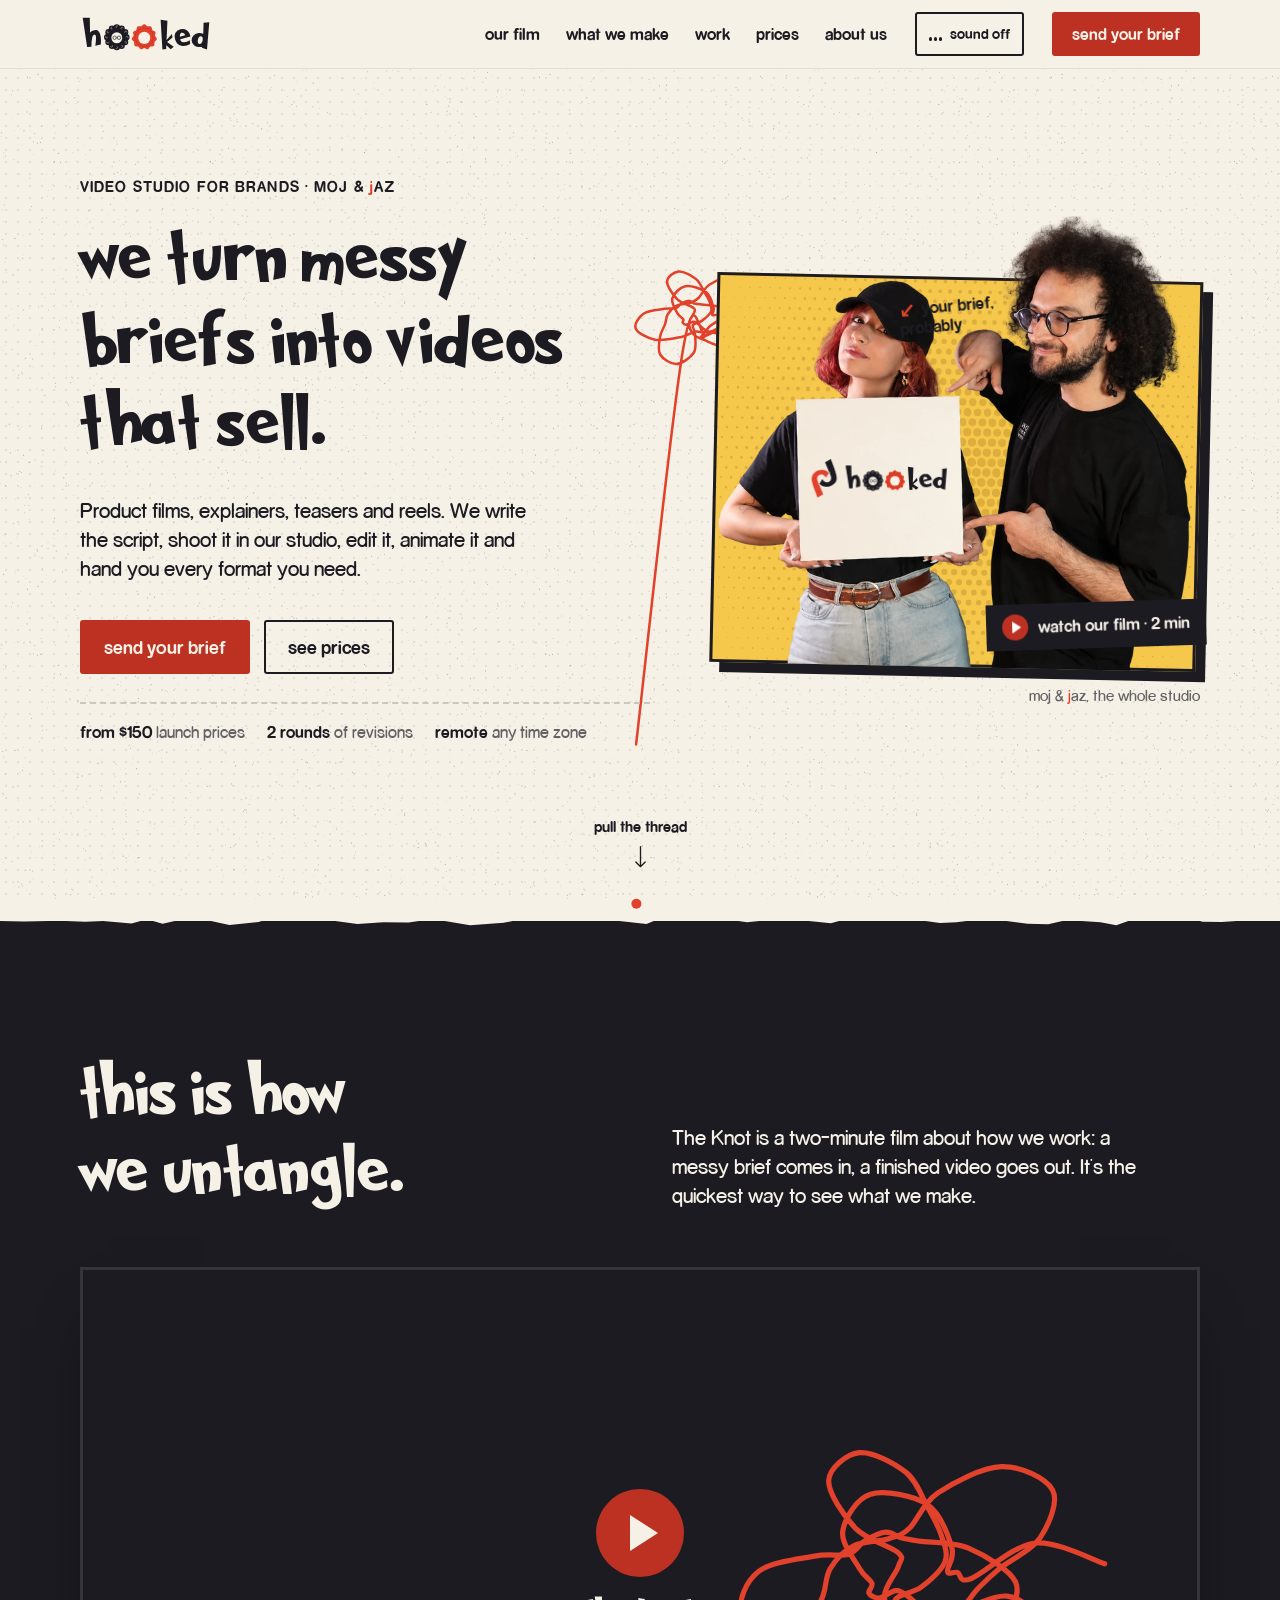
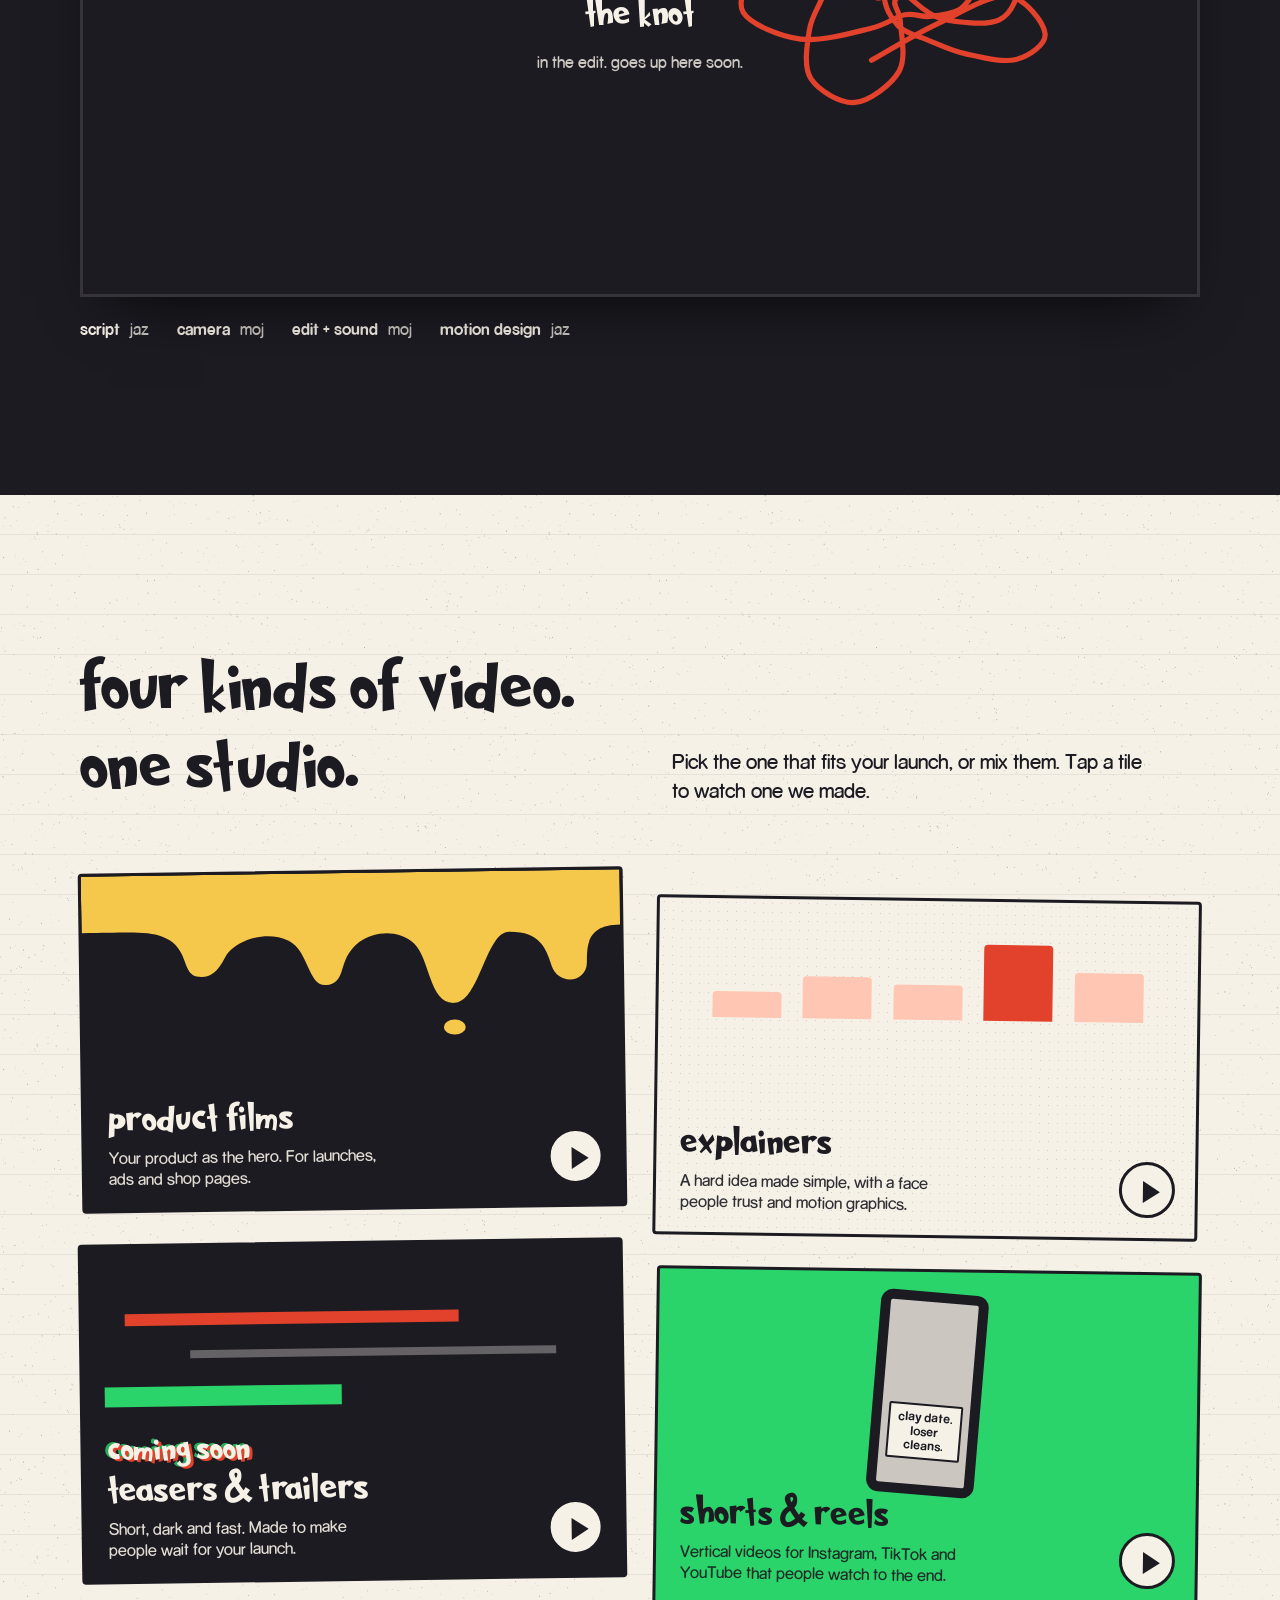
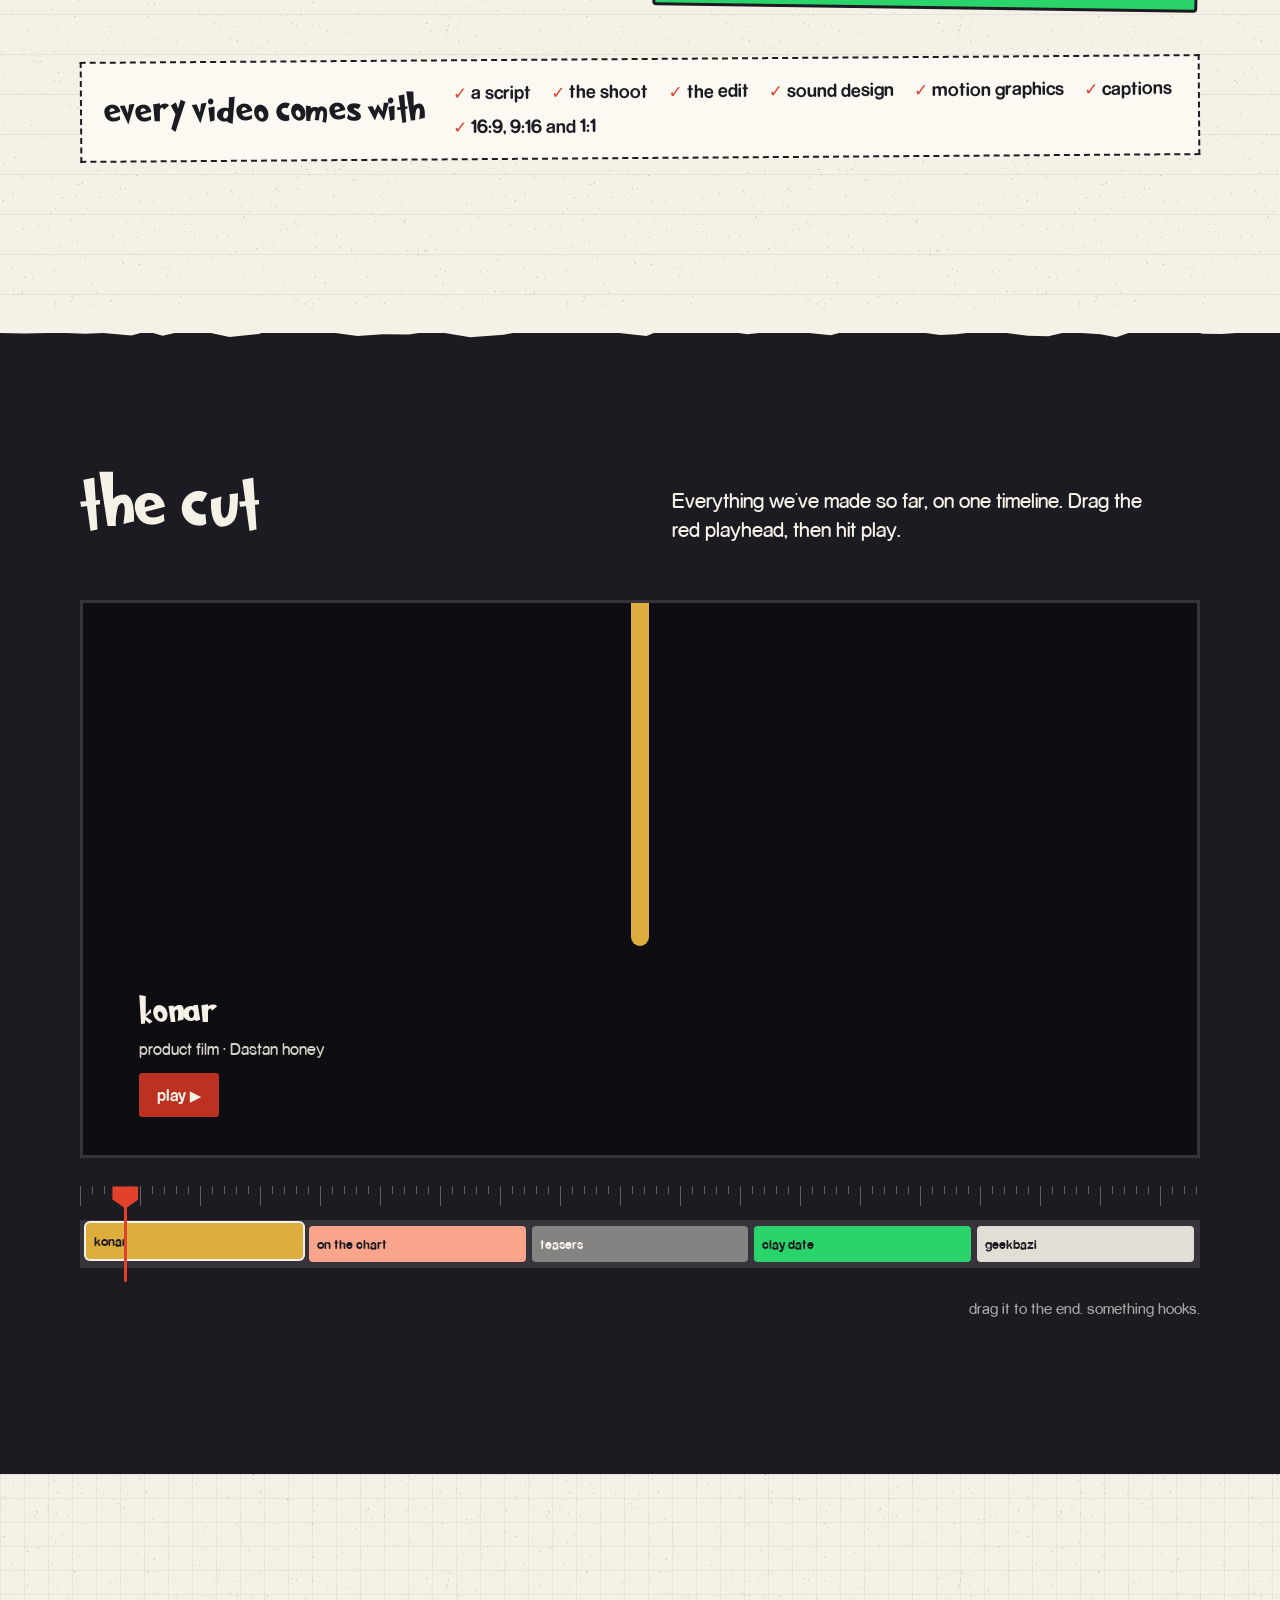
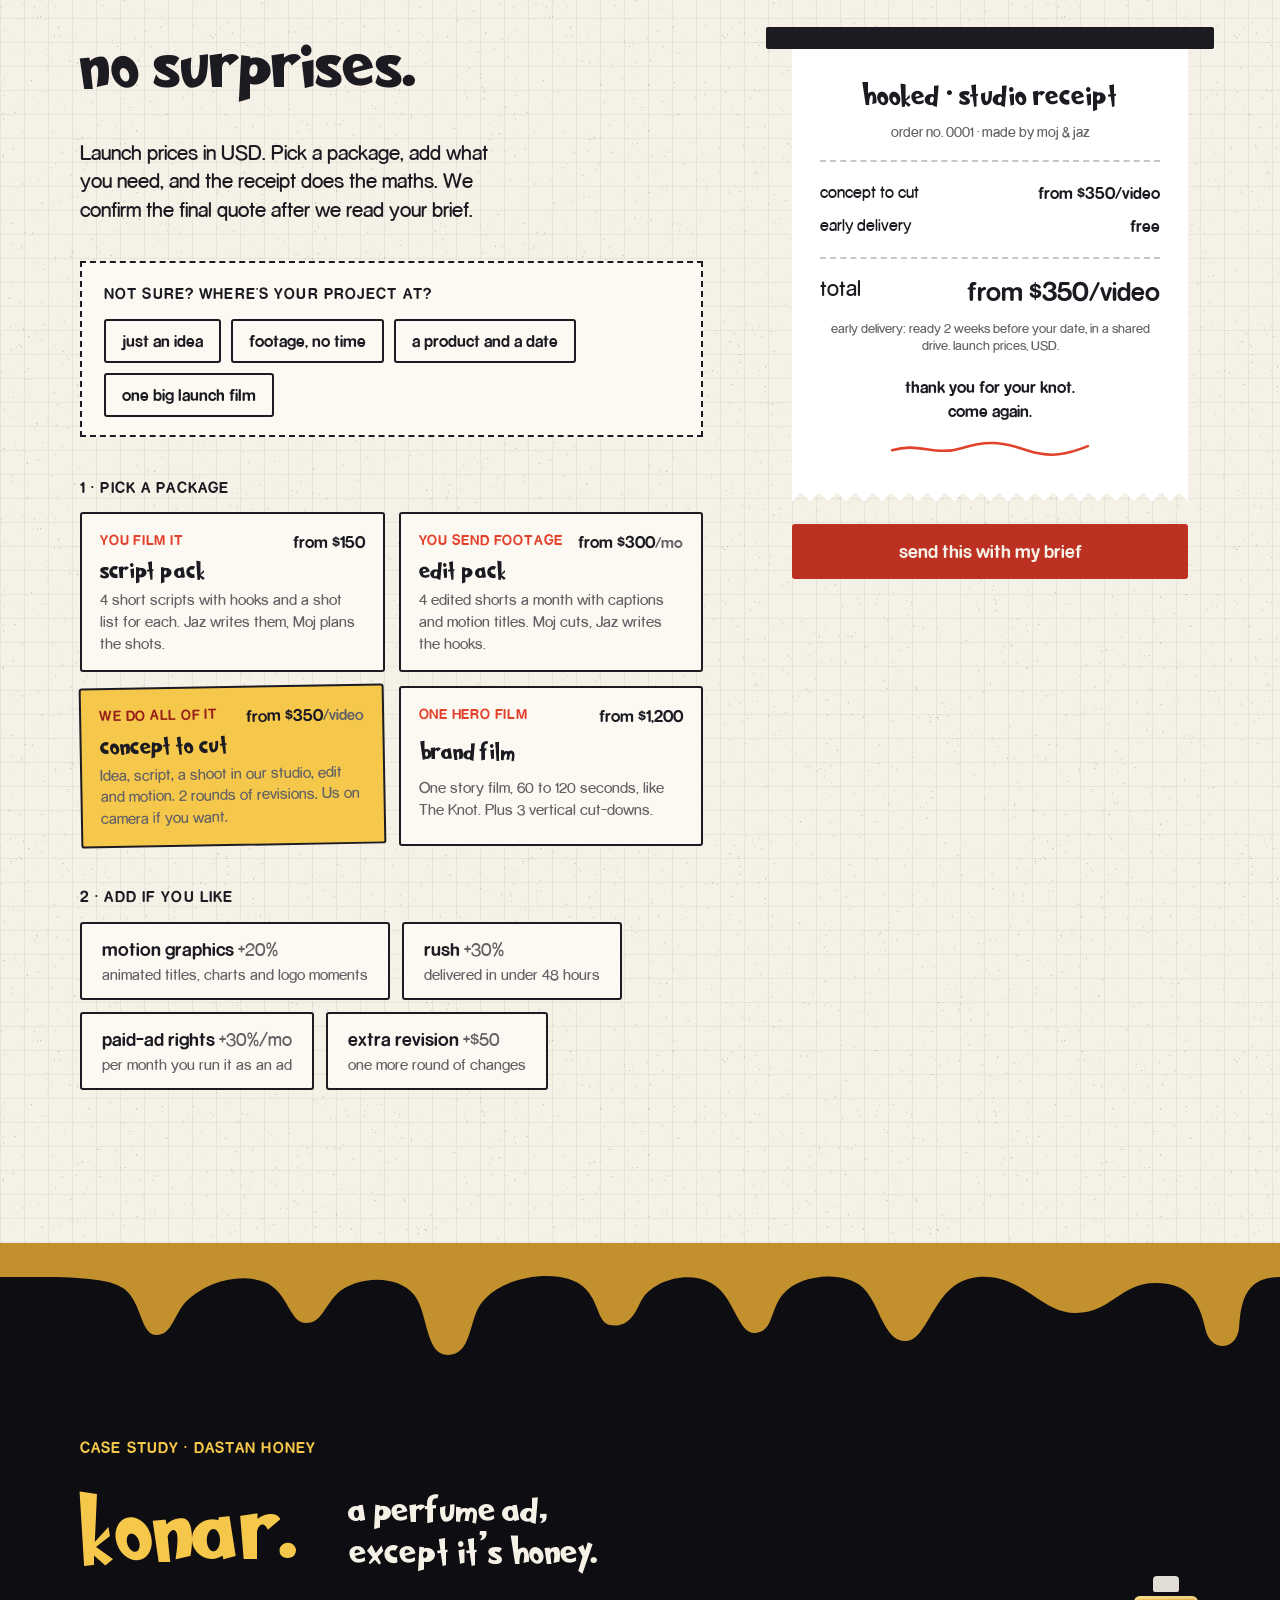
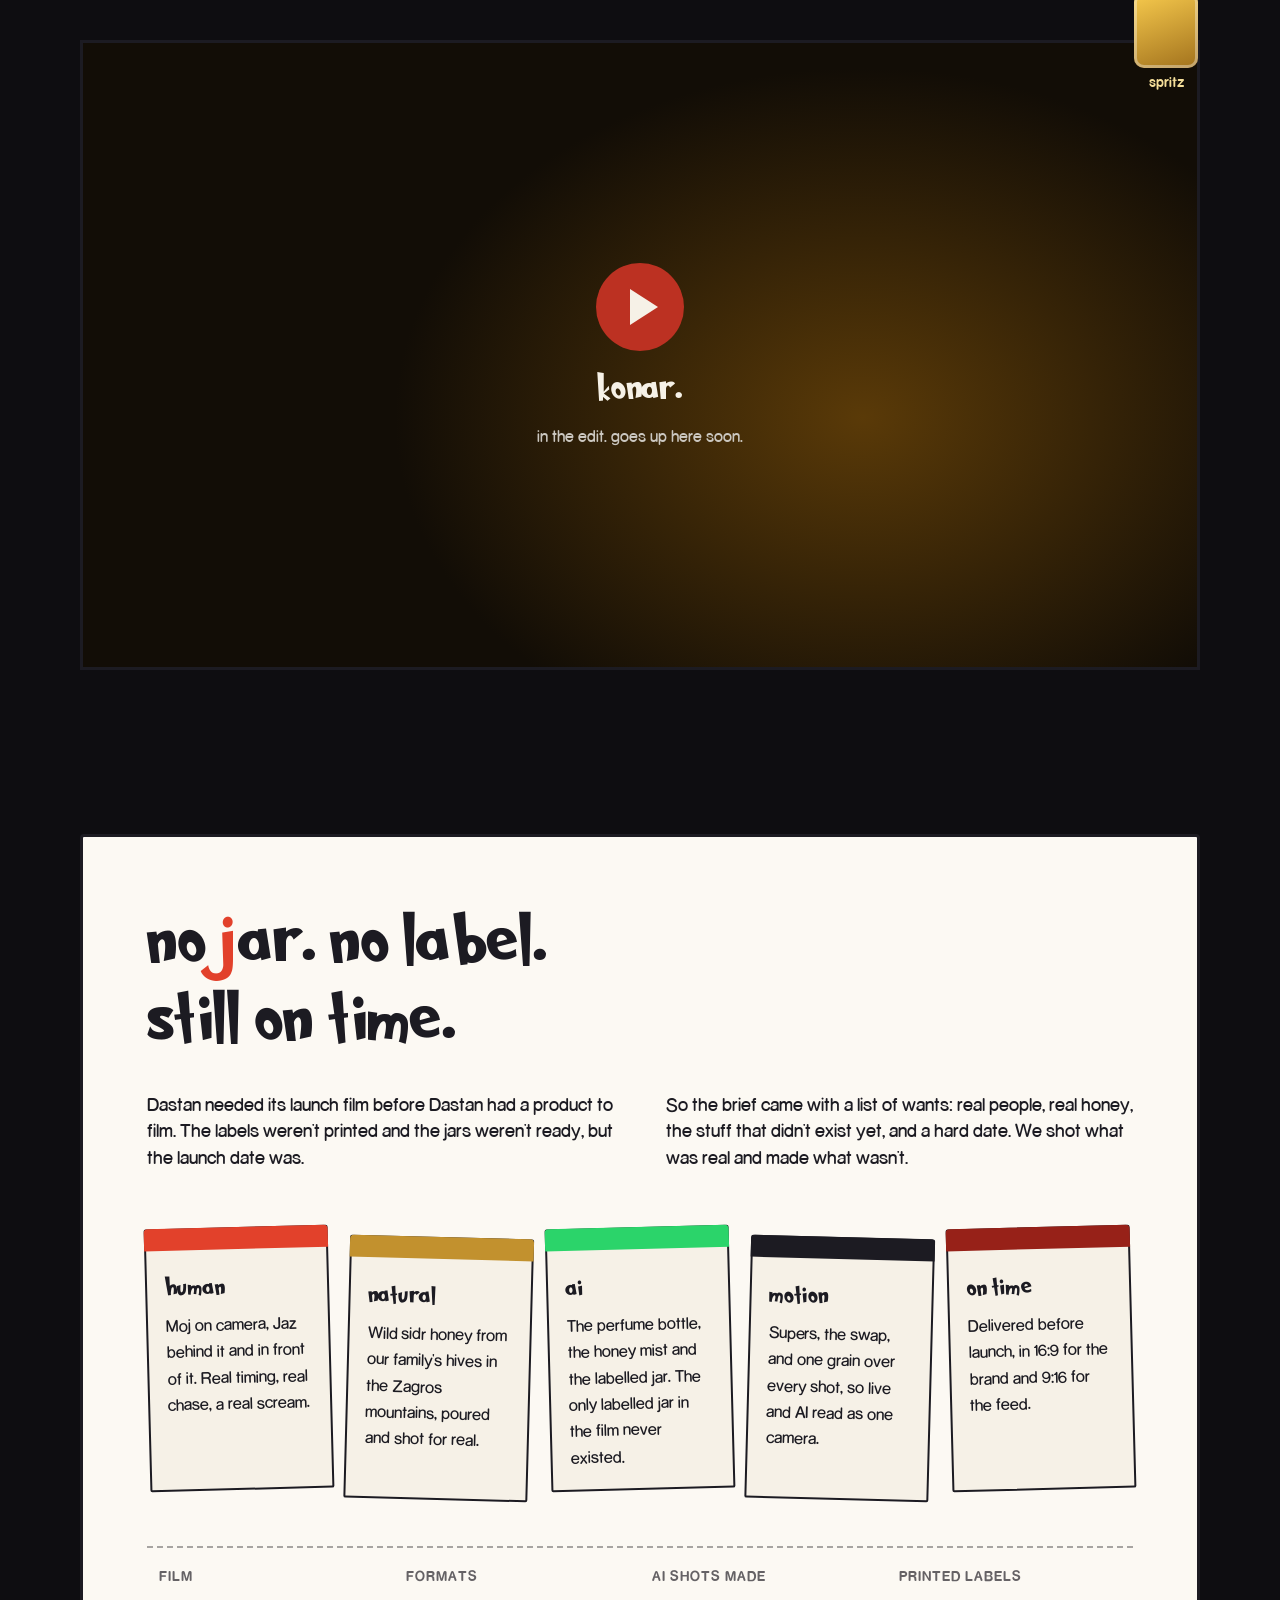
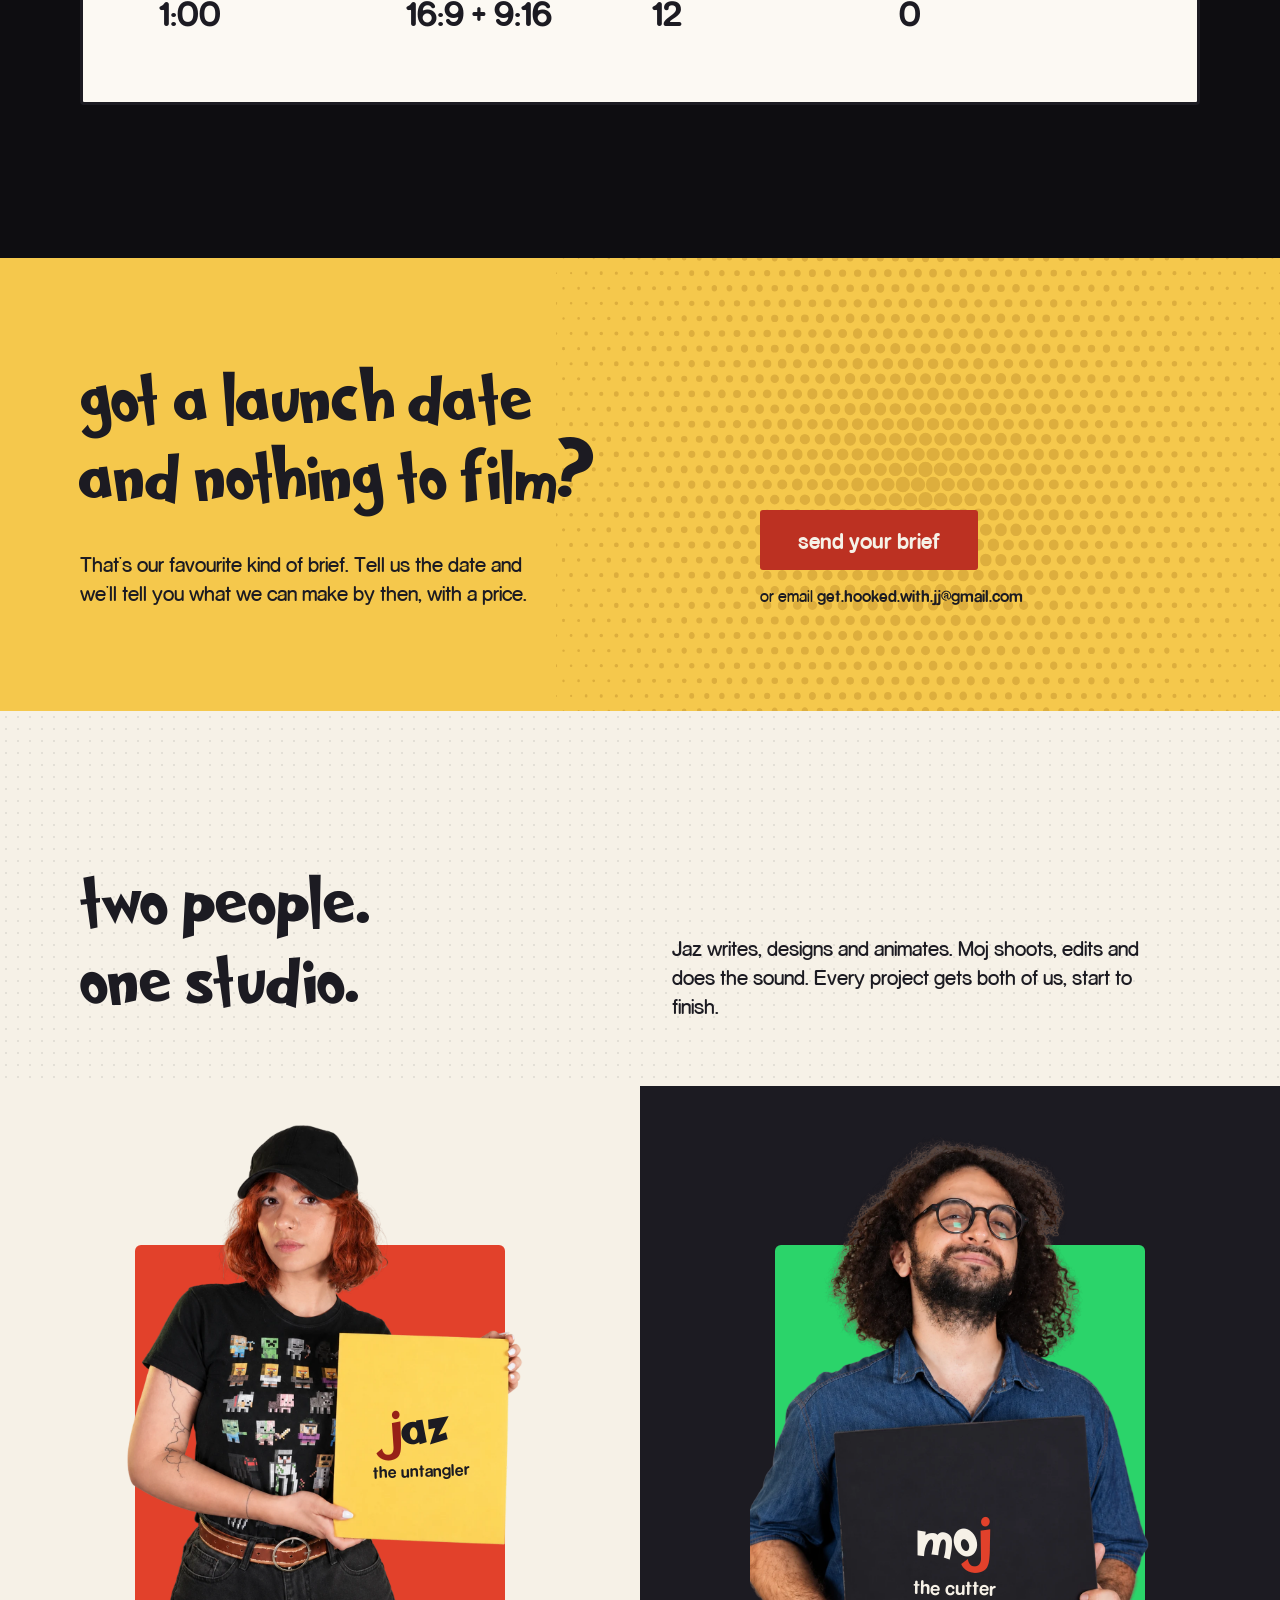
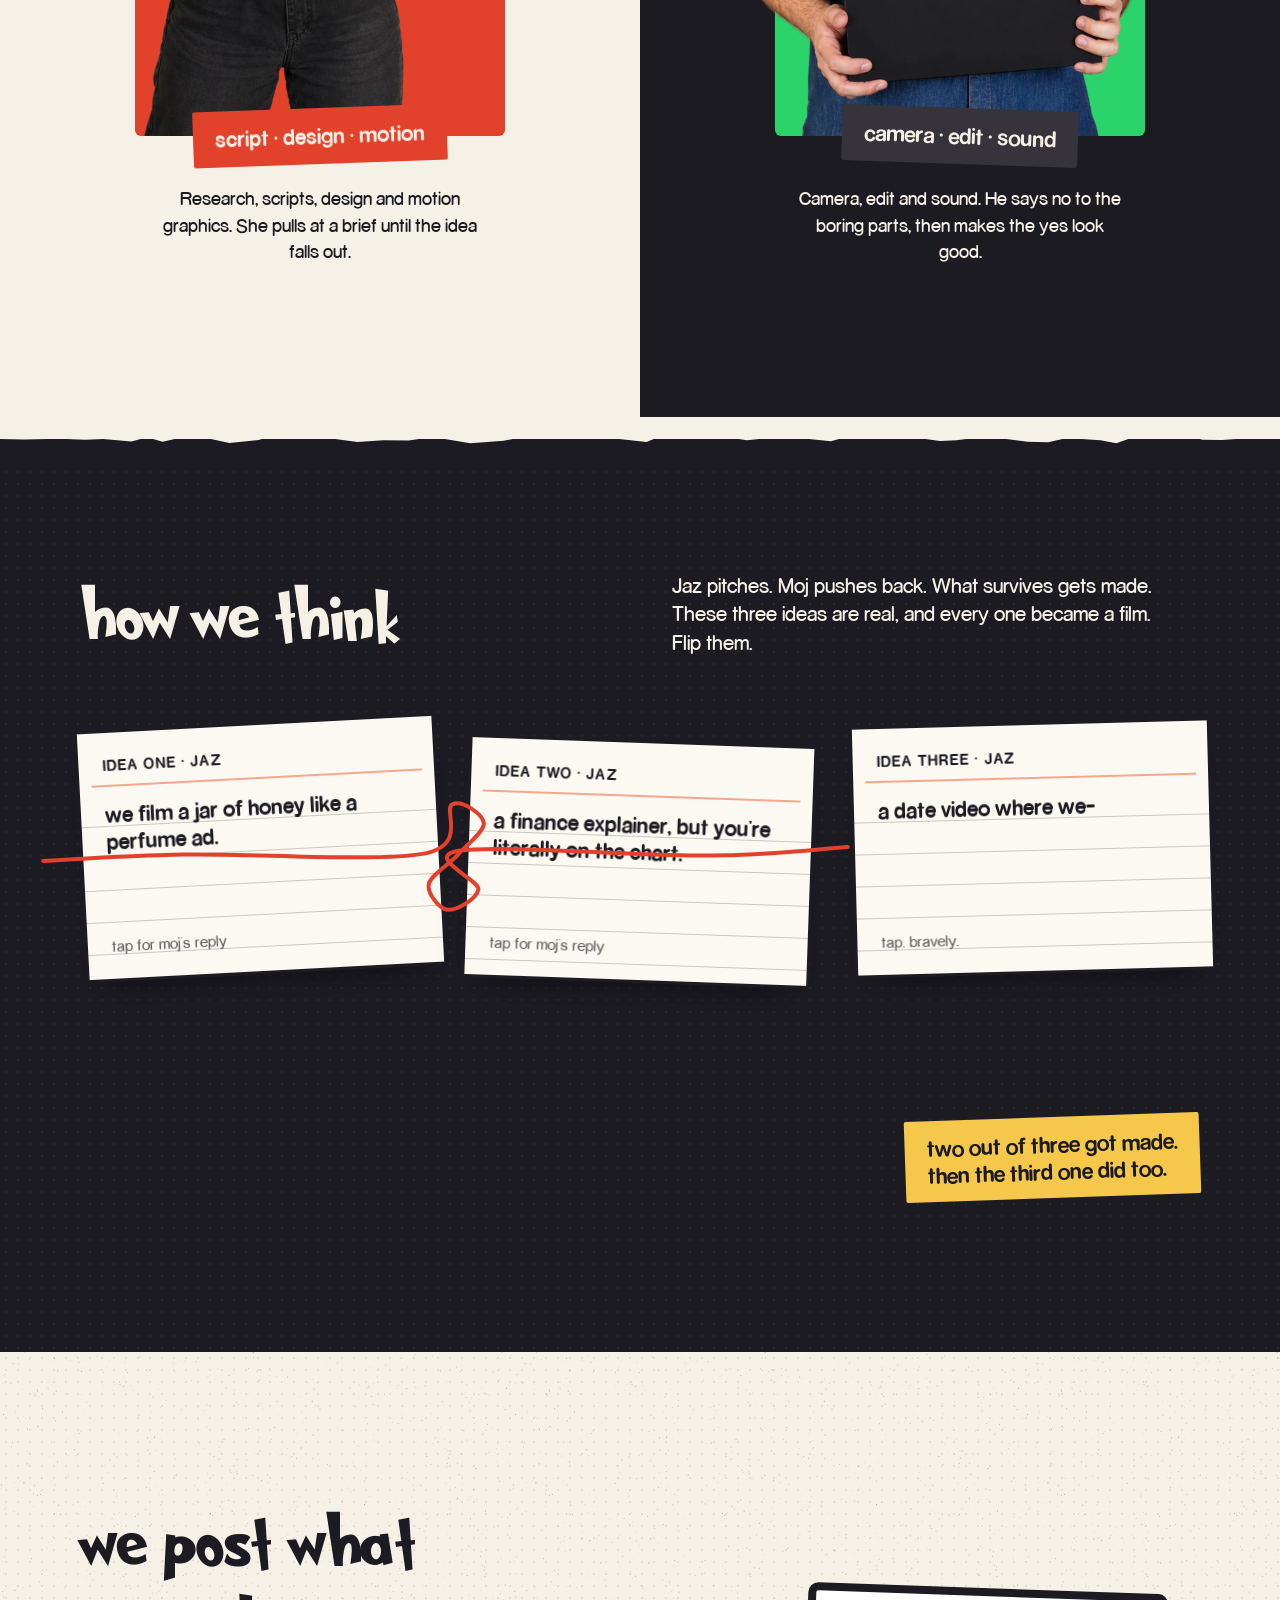
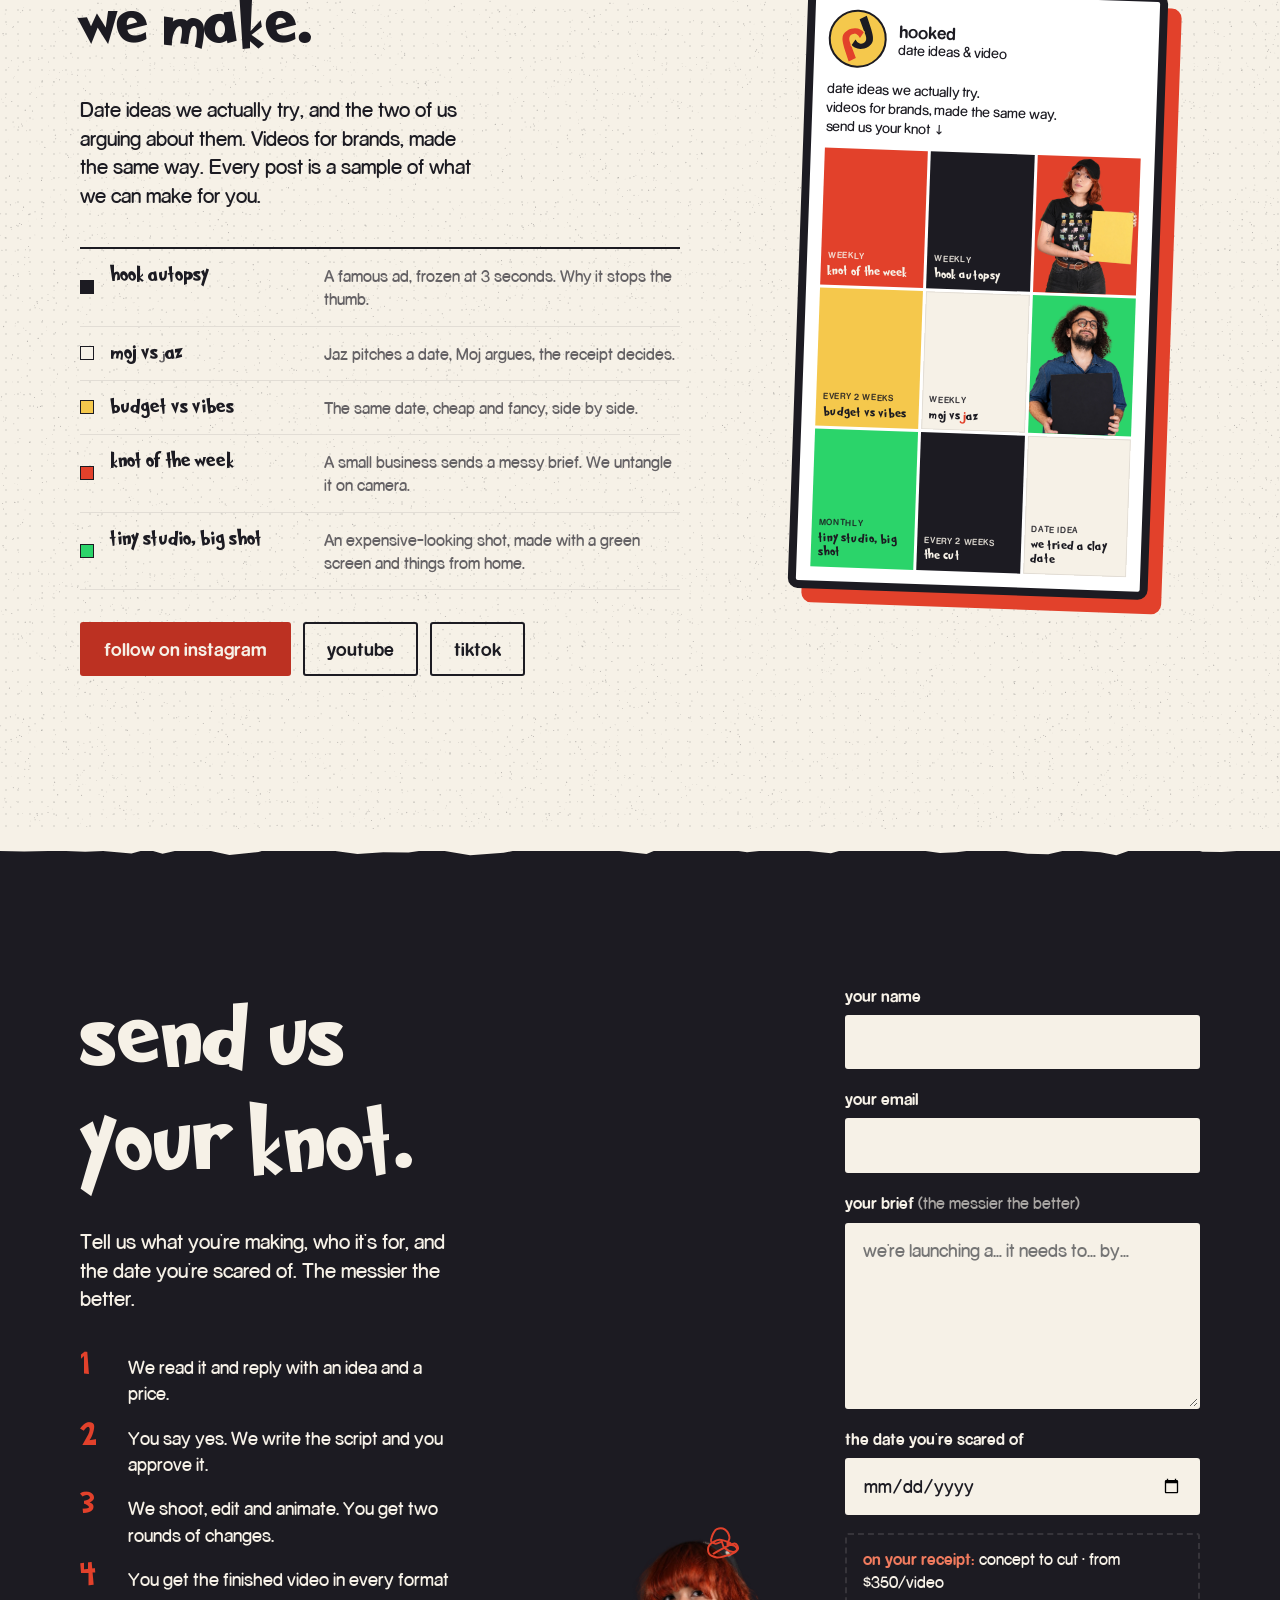
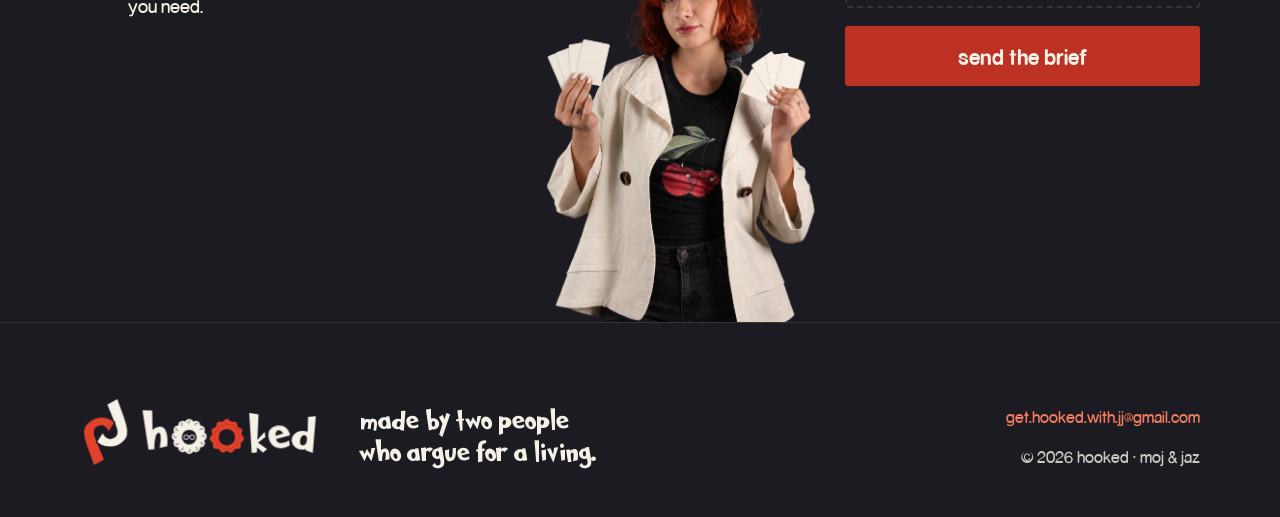
==== commit 578a73bb: "Clearer hierarchy, clean photos, team-first prices, social section - Hero says what we make in plain" ====
--- a/index.html
+++ b/index.html
@@ -3,15 +3,15 @@
 <head>
 <meta charset="utf-8">
 <meta name="viewport" content="width=device-width, initial-scale=1, viewport-fit=cover">
-<title>hooked · a content studio by moj &amp; jaz</title>
-<meta name="description" content="Two people, one red thread. Moj and Jaz turn messy briefs into product films, explainers, teasers and reels that sell.">
+<title>hooked · video studio for brands · moj &amp; jaz</title>
+<meta name="description" content="Product films, explainers, teasers and reels for brands. Moj and Jaz write, shoot, edit and animate in their own studio. Launch prices from $150.">
 <meta name="theme-color" content="#F6F1E7">
 <link rel="icon" href="assets/brand/favicon.svg" type="image/svg+xml">
 <link rel="icon" href="assets/brand/favicon-32.png" sizes="32x32" type="image/png">
 <link rel="apple-touch-icon" href="assets/brand/favicon-180.png">
 <meta property="og:type" content="website">
 <meta property="og:title" content="hooked · send us your knot">
-<meta property="og:description" content="Two people, one red thread. We untangle your brief and cut it into a story that sells.">
+<meta property="og:description" content="Product films, explainers, teasers and reels for brands, by Moj and Jaz.">
 <meta property="og:image" content="https://yashcistudy.github.io/get-hooked/assets/img/og-image.jpg">
 <meta property="og:image:width" content="1200">
 <meta property="og:image:height" content="630">
@@ -25,50 +25,65 @@
 <body>
 <a class="skip" href="#main">skip to the good part</a>
 
-<!-- ============ NAV ============ -->
+<!-- ============ NAV (always on top) ============ -->
 <header class="nav" id="nav">
   <a class="nav-logo" href="#top" aria-label="hooked, back to the top">
     <img class="logo-paper" src="assets/brand/wordmark-on-paper.svg" alt="hooked" width="613" height="173">
     <img class="logo-ink" src="assets/brand/wordmark-on-ink.svg" alt="" width="613" height="173" aria-hidden="true">
   </a>
   <nav class="nav-links" aria-label="sections">
-    <a href="#film">the knot</a>
-    <a href="#meet">the two</a>
-    <a href="#cut">our work</a>
-    <a href="#konar">konar</a>
+    <a href="#film">our film</a>
+    <a href="#worlds">what we make</a>
+    <a href="#cut">work</a>
     <a href="#receipt">prices</a>
+    <a href="#meet">about us</a>
   </nav>
   <button class="sound-toggle" id="sound" type="button" aria-pressed="false" title="sound">
     <span class="sound-bars" aria-hidden="true"><i></i><i></i><i></i></span><span class="sound-label">sound off</span>
   </button>
-  <a class="btn btn-accent nav-cta" href="#contact"><span class="long">send us your knot</span><span class="short">send your knot</span></a>
+  <a class="btn btn-accent nav-cta" href="#contact"><span class="long">send your brief</span><span class="short">send brief</span></a>
 </header>
 
 <main id="main" class="page">
 
-<!-- ============ HERO · the knot ============ -->
-<section class="sec sec-paper hero" id="top" data-theme="paper" data-label="hello" data-spine="0.035 1">
+<!-- ============ HERO · what we do, and who ============ -->
+<section class="sec sec-paper hero" id="top" data-theme="paper" data-label="hello" data-tn data-spine="0.035 1">
   <div class="wrap hero-grid">
     <div class="hero-copy">
-      <p class="kicker">content studio · moj &amp; <span class="j">j</span>az</p>
-      <h1 class="display" data-typeon>your brief<br>arrives like <span class="nw">this.</span></h1>
-      <p class="lead">Send us the mess. We send back a story that sells.</p>
+      <p class="kicker">video studio for brands · moj &amp; <span class="j">j</span>az</p>
+      <h1 class="display" data-typeon>we turn messy<br>briefs into videos<br>that <span class="nw">sell.</span></h1>
+      <p class="lead">Product films, explainers, teasers and reels. We write the script, shoot it in our studio, edit it, animate it and hand you every format you need.</p>
       <div class="hero-actions">
-        <a class="btn btn-accent" href="#contact">send us your knot</a>
-        <a class="btn btn-ghost" href="#film" id="watchKnot">watch the knot</a>
-      </div>
-    </div>
+        <a class="btn btn-accent" href="#contact">send your brief</a>
+        <a class="btn btn-ghost" href="#receipt">see prices</a>
+      </div>
+      <ul class="hero-facts" aria-label="in short">
+        <li><b>from $150</b> launch prices</li>
+        <li><b>2 rounds</b> of revisions</li>
+        <li><b>remote</b> any time zone</li>
+      </ul>
+    </div>
+    <figure class="hero-still">
+      <a class="still-frame" href="#film" aria-label="watch The Knot, our two-minute film">
+        <span class="still-bg" aria-hidden="true"></span>
+        <img src="assets/img/pair.webp" alt="Jaz and Moj holding a board with the hooked logo" width="1430" height="1333" fetchpriority="high">
+        <span class="orbit-slot orbit-board" data-orbit="paper" style="--x:.1699;--y:.4081;--w:.3434;--h:.3563" aria-hidden="true"></span>
+        <span class="still-tag"><span class="play-dot" aria-hidden="true"></span>watch our film · 2 min</span>
+      </a>
+      <figcaption class="still-cap">moj &amp; <span class="j">j</span>az, the whole studio</figcaption>
+    </figure>
+    <p class="knot-note" id="knotNote" aria-hidden="true">your brief,<br>probably</p>
     <div class="hero-knot" id="heroKnot" aria-hidden="true"></div>
   </div>
   <p class="scroll-hint" aria-hidden="true"><span>pull the thread</span><svg viewBox="0 0 24 40"><path d="M12 3v30m-7-7 7 7 7-7" fill="none" stroke="currentColor" stroke-width="2" stroke-linecap="round" stroke-linejoin="round"/></svg></p>
 </section>
 
 <!-- ============ THE KNOT · the film ============ -->
-<section class="sec sec-ink film" id="film" data-theme="ink" data-label="the knot" data-spine="0.035 0, 0.035 1">
+<section class="sec sec-ink film" id="film" data-theme="ink" data-label="our film" data-tn data-spine="0.035 0, 0.035 1">
   <div class="wrap">
     <div class="film-head">
       <h2 class="display">this is how<br>we untangle.</h2>
-      <p class="lead">One brief, two people, one red thread. The Knot is our whole process in one film. Watch it before you write to us.</p>
+      <p class="lead">The Knot is a two-minute film about how we work: a messy brief comes in, a finished video goes out. It's the quickest way to see what we make.</p>
     </div>
     <div class="film-frame">
       <div class="yt" data-video="knot" data-title="The Knot, a hooked showcase film" data-poster="knot"></div>
@@ -76,130 +91,131 @@
         <li><b>script</b> jaz</li>
         <li><b>camera</b> moj</li>
         <li><b>edit + sound</b> moj</li>
-        <li><b>motion + thread</b> jaz</li>
+        <li><b>motion design</b> jaz</li>
       </ul>
     </div>
   </div>
 </section>
 
-<!-- ============ MEET THE TWO ============ -->
-<section class="sec meet" id="meet" data-theme="paper" data-label="the two" data-spine="0.035 0, 0.035 0.3, 0.25 0.42, loop, 0.5 0.5, 0.75 0.56, 0.97 0.72, 0.97 1">
-  <div class="meet-top">
-    <div class="meet-head wrap">
-      <div class="meet-copy">
-        <h2 class="display">two people.<br>one red thread.</h2>
-        <p class="lead">She opens things up. He closes them down. The work is what survives between them.</p>
-      </div>
-      <figure class="meet-pair">
-        <img src="assets/img/pair.webp" alt="Jaz holding a board with the hooked logo while Moj points at it" width="1600" height="1067" loading="lazy">
-        <div class="orbit-slot orbit-board" data-orbit="paper" style="--x:.1425;--y:.4086;--w:.2431;--h:.3562" aria-hidden="true" title="play it again"></div>
-      </figure>
-    </div>
-  </div>
-  <div class="meet-split deck" data-deck="the two">
-    <article class="person person-jaz" data-theme="paper">
-      <button class="person-photo" type="button" id="jazPhoto" aria-label="Jaz pulls the thread">
-        <span class="plate plate-red" aria-hidden="true"></span>
-        <span class="ph ph-default"><img src="assets/img/jaz-default.webp" alt="Jaz holding a butter-yellow board that says jaz, the untangler" width="1067" height="1600" loading="lazy"><span class="board board-jaz" style="--x:.537;--y:.368;--w:.403;--h:.319" aria-hidden="true"><b><span class="j">j</span>az</b><small>the untangler</small></span></span>
-        <span class="ph ph-hover" aria-hidden="true"><img src="assets/img/jaz-hover.webp" alt="" width="1067" height="1600" loading="lazy"><span class="board board-jaz" style="--x:.545;--y:.366;--w:.395;--h:.322"><b><span class="j">j</span>az</b><small>the untangler</small></span></span>
-        <span class="fly-cards" aria-hidden="true"><i>idea</i><i>hook</i><i>script</i></span>
-      </button>
-      <p class="name-tag tag-jaz">script · design · motion</p>
-      <p class="person-line">Research, scripts, design and the thread you keep seeing. Pulls until the idea falls out.</p>
-    </article>
-    <article class="person person-moj" data-theme="ink">
-      <button class="person-photo" type="button" id="mojPhoto" aria-label="Moj snaps his fingers">
-        <span class="plate plate-green" aria-hidden="true"></span>
-        <span class="ph ph-default"><img src="assets/img/moj-default.webp" alt="Moj holding an ink board that says moj, the cutter" width="1067" height="1600" loading="lazy"><span class="board board-moj" style="--x:.17;--y:.505;--w:.637;--h:.33" aria-hidden="true"><b>mo<span class="j">j</span></b><small>the cutter</small></span></span>
-        <span class="ph ph-hover" aria-hidden="true"><img src="assets/img/moj-hover.webp" alt="" width="1067" height="1600" loading="lazy"><span class="board board-moj" style="--x:.116;--y:.486;--w:.63;--h:.33"><b>mo<span class="j">j</span></b><small>the cutter</small></span></span>
-        <span class="flash" aria-hidden="true"></span>
-      </button>
-      <p class="name-tag tag-moj">camera · edit · sound</p>
-      <p class="person-line">Shoots it, cuts it, says no to the boring parts. Then makes the yes look good.</p>
-    </article>
-  </div>
-  <div class="quiz wrap" id="quiz">
-    <h3 class="display quiz-q">what are you holding?</h3>
-    <p class="quiz-sub">Pick one. We'll tell you who you need and what it costs.</p>
-    <div class="quiz-btns" role="group" aria-label="what are you holding">
-      <button class="chip chip-jaz" type="button" data-pick="jaz" aria-pressed="false">an idea, no footage</button>
-      <button class="chip chip-moj" type="button" data-pick="moj" aria-pressed="false">footage, no time</button>
-      <button class="chip chip-both" type="button" data-pick="both" aria-pressed="false">a deadline. that's it.</button>
-    </div>
-    <div class="quiz-result" id="quizResult" aria-live="polite" hidden>
-      <p class="sticker" id="quizSticker"></p>
-      <p class="quiz-note" id="quizNote"></p>
-      <a class="btn btn-small btn-accent" href="#receipt" id="quizGo">put it on the receipt</a>
-    </div>
-  </div>
-</section>
-
-<!-- ============ HOW WE THINK ============ -->
-<section class="sec sec-ink think" id="think" data-theme="ink" data-label="how we think" data-spine="0.97 0, 0.97 0.38, 0.5 0.56, 0.03 0.62, 0.03 1">
+<!-- ============ WHAT WE MAKE ============ -->
+<section class="sec sec-paper worlds" id="worlds" data-theme="paper" data-label="what we make" data-tn data-spine="0.035 0, 0.035 0.3, 0.5 0.62, 0.97 0.8, loop, 0.97 1">
   <div class="wrap">
-    <h2 class="display">how we think</h2>
-    <p class="lead">Jaz pitches. Moj says no. What survives gets made. These three are real, and every one became a film. Flip them.</p>
-    <div class="cards deck" id="cards" data-deck="ideas">
-      <div class="card-slot">
-        <button class="card" type="button" aria-pressed="false" data-card="1">
-          <span class="card-face card-front"><b class="card-k">idea one · jaz</b><span class="card-t">we film a jar of honey like a perfume ad.</span><em class="card-hint">tap for moj's reply</em></span>
-          <span class="card-face card-back"><b class="card-k">moj</b><span class="card-t">budget?</span><em class="card-hint">"one spoon." he liked it.</em></span>
-        </button>
-        <a class="became" href="#konar" data-became="1"><span>it became</span><b>konar →</b></a>
-      </div>
-      <div class="card-slot">
-        <button class="card" type="button" aria-pressed="false" data-card="2">
-          <span class="card-face card-front"><b class="card-k">idea two · jaz</b><span class="card-t">a finance explainer, but you're literally on the chart.</span><em class="card-hint">tap for moj's reply</em></span>
-          <span class="card-face card-back"><b class="card-k">moj</b><span class="card-t">i'm always on the chart.</span><em class="card-hint">he sighed. then he got on it.</em></span>
-        </button>
-        <button class="became" type="button" data-became="2" data-video="chart" data-title="On the Chart, a finance explainer"><span>it became</span><b>on the chart ▶</b></button>
-      </div>
-      <div class="card-slot">
-        <button class="card card-doomed" type="button" aria-pressed="false" data-card="3">
-          <span class="card-face card-front"><b class="card-k">idea three · jaz</b><span class="card-t">a date video where we-</span><em class="card-hint">tap. bravely.</em></span>
-          <span class="card-face card-back"><b class="card-k">moj</b><span class="card-t">no.</span><em class="card-hint">it went in the bin.</em></span>
-          <span class="stamp" aria-hidden="true">no.</span>
-        </button>
-        <button class="became" type="button" data-became="3" data-video="short" data-vertical="1" data-title="Clay date, a reel"><span>it became</span><b>a reel anyway ▶</b></button>
-      </div>
-    </div>
-    <p class="think-foot">two out of three got made.<br>then the third one did too.</p>
-  </div>
-</section>
-
-<!-- ============ THE WORLDS ============ -->
-<section class="sec sec-paper worlds" id="worlds" data-theme="paper" data-label="what we make" data-spine="0.03 0, 0.03 0.32, 0.5 0.6, 0.97 0.8, loop, 0.97 1">
-  <div class="wrap">
-    <h2 class="display">four worlds.<br>one thread.</h2>
-    <p class="lead">Product films, explainers, teasers and reels. Same two people, same thread. Tap one to watch.</p>
-    <div class="world-grid deck" id="worldGrid" data-deck="worlds">
+    <div class="sec-head">
+      <h2 class="display">four kinds of video.<br>one studio.</h2>
+      <p class="lead">Pick the one that fits your launch, or mix them. Tap a tile to watch one we made.</p>
+    </div>
+    <div class="world-grid deck" id="worldGrid" data-deck="videos">
       <button class="world world-product" type="button" data-video="product" data-fallback="konar" data-title="product films">
         <span class="world-art" aria-hidden="true">
           <svg viewBox="0 0 640 360" preserveAspectRatio="none"><path class="drip" d="M0 0H640V96C604 96 600 124 600 160C600 196 566 202 558 166C552 138 546 106 508 106C480 106 472 226 442 228C412 230 414 152 395 124C376 96 338 100 320 134C306 158 312 192 290 194C268 196 270 134 246 116C218 96 180 116 170 144C160 172 150 180 136 176C118 170 128 124 96 106C78 96 60 98 0 98Z" fill="#F5C84C"/><circle class="drop" cx="442" cy="270" r="13" fill="#F5C84C"/></svg>
         </span>
-        <span class="world-label">product films</span><span class="world-play" aria-hidden="true"></span>
+        <span class="world-text"><span class="world-label">product films</span><span class="world-desc">Your product as the hero. For launches, ads and shop pages.</span></span><span class="world-play" aria-hidden="true"></span>
       </button>
       <button class="world world-explainer" type="button" data-video="explainer" data-fallback="chart" data-title="explainers">
         <span class="world-art" aria-hidden="true"><i class="bar"></i><i class="bar"></i><i class="bar"></i><i class="bar bar-top"></i><i class="bar"></i></span>
-        <span class="world-label">explainers</span><span class="world-play" aria-hidden="true"></span>
+        <span class="world-text"><span class="world-label">explainers</span><span class="world-desc">A hard idea made simple, with a face people trust and motion graphics.</span></span><span class="world-play" aria-hidden="true"></span>
       </button>
       <button class="world world-teaser" type="button" data-video="teaser" data-title="teasers &amp; trailers">
         <span class="world-art" aria-hidden="true"><i class="glitch g1"></i><i class="glitch g2"></i><i class="glitch g3"></i><b class="soon" data-text="coming soon">coming soon</b></span>
-        <span class="world-label">teasers &amp; trailers</span><span class="world-play" aria-hidden="true"></span>
+        <span class="world-text"><span class="world-label">teasers &amp; trailers</span><span class="world-desc">Short, dark and fast. Made to make people wait for your launch.</span></span><span class="world-play" aria-hidden="true"></span>
       </button>
       <button class="world world-short" type="button" data-video="short" data-vertical="1" data-title="shorts &amp; reels">
         <span class="world-art" aria-hidden="true"><span class="phone"><span class="phone-cap">clay date. loser cleans.</span></span></span>
-        <span class="world-label">shorts &amp; reels</span><span class="world-play" aria-hidden="true"></span>
-      </button>
+        <span class="world-text"><span class="world-label">shorts &amp; reels</span><span class="world-desc">Vertical videos for Instagram, TikTok and YouTube that people watch to the end.</span></span><span class="world-play" aria-hidden="true"></span>
+      </button>
+    </div>
+    <div class="included">
+      <p class="included-k">every video comes with</p>
+      <ul>
+        <li>a script</li><li>the shoot</li><li>the edit</li><li>sound design</li><li>motion graphics</li><li>captions</li><li>16:9, 9:16 and 1:1</li>
+      </ul>
+    </div>
+  </div>
+</section>
+
+<!-- ============ THE CUT · our work ============ -->
+<section class="sec sec-ink cut" id="cut" data-theme="ink" data-label="our work" data-tn data-spine="0.97 0, 0.97 0.3, 0.5 0.5, 0.035 0.62, 0.035 1">
+  <div class="wrap">
+    <div class="sec-head">
+      <h2 class="display">the cut</h2>
+      <p class="lead">Everything we've made so far, on one timeline. Drag the red playhead, then hit play.</p>
+    </div>
+    <div class="monitor" id="monitor" aria-live="polite">
+      <div class="scene scene-product is-on">
+        <span class="scene-drip"></span>
+        <div class="scene-info"><b>konar</b><p>product film · Dastan honey</p><button class="scene-play" type="button" data-video="konar" data-title="Konar">play ▶</button></div>
+      </div>
+      <div class="scene scene-explainer">
+        <span class="scene-bars"><i></i><i></i><i></i><i></i></span>
+        <div class="scene-info"><b>on the chart</b><p>finance explainer · Moj on green screen</p><button class="scene-play" type="button" data-video="chart" data-title="On the Chart">play ▶</button></div>
+      </div>
+      <div class="scene scene-teaser">
+        <b class="soon" data-text="coming soon">coming soon</b>
+        <div class="scene-info"><b>teasers</b><p>dark, fast, a hard cut at the end</p><button class="scene-play" type="button" data-video="teaser" data-title="Teasers and trailers">play ▶</button></div>
+      </div>
+      <div class="scene scene-short">
+        <span class="phone"><span class="phone-cap">i'm already lost.</span></span>
+        <div class="scene-info"><b>clay date</b><p>a reel · the idea Moj said no to</p><button class="scene-play" type="button" data-video="short" data-vertical="1" data-title="Clay date">play ▶</button></div>
+      </div>
+      <div class="scene scene-geek">
+        <span class="geek-stills"><img src="assets/img/work-ticket.webp" alt="" loading="lazy" width="1200" height="1200"><img src="assets/img/work-clans.webp" alt="" loading="lazy" width="1200" height="1200"></span>
+        <div class="scene-info"><b>geekbazi</b><p>board game reviews · on camera, shot and cut in-house</p><button class="scene-play" type="button" data-video="geekbazi" data-title="A Geekbazi review">play ▶</button></div>
+      </div>
+      <div class="scene scene-logo"><div class="orbit-slot orbit-cut" data-orbit="ink" aria-hidden="true"></div></div>
+    </div>
+    <div class="timeline" id="timeline">
+      <div class="ruler" aria-hidden="true"></div>
+      <div class="track" aria-hidden="true"><i class="clip c1"><span>konar</span></i><i class="clip c2"><span>on the chart</span></i><i class="clip c3"><span>teasers</span></i><i class="clip c4"><span>clay date</span></i><i class="clip c5"><span>geekbazi</span></i></div>
+      <div class="playhead" id="playhead" role="slider" tabindex="0" aria-label="playhead" aria-valuemin="0" aria-valuemax="100" aria-valuenow="0" aria-valuetext="konar">
+        <span class="ph-line"></span><span class="ph-handle"></span>
+      </div>
+    </div>
+    <p class="cut-hint" aria-hidden="true">drag it to the end. something hooks.</p>
+  </div>
+</section>
+
+<!-- ============ PRICES ============ -->
+<section class="sec sec-paper receipt-sec" id="receipt" data-theme="paper" data-label="prices" data-tn data-spine="0.035 0, 0.035 0.9, 0.5 0.95, loop, 0.97 0.93, 0.97 1">
+  <div class="wrap receipt-grid">
+    <div class="receipt-copy">
+      <h2 class="display">no surprises.</h2>
+      <p class="lead">Launch prices in USD. Pick a package, add what you need, and the receipt does the maths. We confirm the final quote after we read your brief.</p>
+      <div class="picker" id="picker">
+        <p class="picks-k">not sure? where's your project at?</p>
+        <div class="picker-btns" role="group" aria-label="where's your project at">
+          <button class="chip" type="button" data-route="idea" aria-pressed="false">just an idea</button>
+          <button class="chip" type="button" data-route="footage" aria-pressed="false">footage, no time</button>
+          <button class="chip" type="button" data-route="launch" aria-pressed="false">a product and a date</button>
+          <button class="chip" type="button" data-route="big" aria-pressed="false">one big launch film</button>
+        </div>
+        <p class="picker-note" id="pickerNote" aria-live="polite"></p>
+      </div>
+      <p class="picks-k">1 · pick a package</p>
+      <ul class="picks picks-pkg deck" id="picks" data-deck="packages"></ul>
+      <p class="picks-k">2 · add if you like</p>
+      <ul class="picks picks-add" id="addons"></ul>
+    </div>
+    <div class="printer" aria-live="polite">
+      <div class="printer-slot" aria-hidden="true"></div>
+      <div class="receipt" id="receiptPaper">
+        <p class="r-head">hooked · studio receipt</p>
+        <p class="r-sub">order no. <span id="rNo">0001</span> · made by moj &amp; jaz</p>
+        <ul class="r-lines" id="rLines"></ul>
+        <p class="r-total"><span>total</span><b id="rTotal">$0</b></p>
+        <p class="r-small" id="rSmall">launch prices · USD</p>
+        <p class="r-thanks">thank you for your knot.<br>come again.</p>
+        <svg class="r-thread" viewBox="0 0 200 20" aria-hidden="true"><path d="M4 12C30 4 46 18 72 10S112 4 136 12 176 16 196 8" fill="none" stroke="#E2412B" stroke-width="2.5" stroke-linecap="round"/></svg>
+      </div>
+      <a class="btn btn-accent r-go" href="#contact">send this with my brief</a>
     </div>
   </div>
 </section>
 
 <!-- ============ KONAR · case ============ -->
-<section class="sec konar" id="konar" data-theme="ink" data-label="konar" data-spine="0.97 0, 0.97 0.22, 0.5 0.33, 0.03 0.45, 0.03 1">
+<section class="sec konar" id="konar" data-theme="ink" data-label="konar" data-spine="0.97 0, 0.97 0.22, 0.5 0.33, 0.035 0.45, 0.035 1">
   <div class="honey-edge" aria-hidden="true"></div>
   <div class="wrap">
-    <p class="kicker kicker-gold">case · dastan honey</p>
+    <p class="kicker kicker-gold">case study · dastan honey</p>
     <div class="konar-head">
       <h2 class="display">konar.</h2>
       <p class="konar-sub display-sm">a perfume ad,<br>except it's honey.</p>
@@ -233,97 +249,164 @@
   </div>
 </section>
 
-<!-- ============ THE CUT · everything we've made ============ -->
-<section class="sec sec-ink cut" id="cut" data-theme="ink" data-label="our work" data-spine="0.03 0, 0.03 0.3, 0.5 0.5, 0.97 0.6, 0.97 1">
+<!-- ============ MIDDLE CTA ============ -->
+<section class="sec mid-cta" id="midCta" data-theme="paper" data-spine="0.035 0, 0.035 0.86, 0.3 0.93, loop, 0.97 0.9, 0.97 1">
+  <div class="wrap mid-grid">
+    <div class="mid-copy">
+      <h2 class="display">got a launch date<br>and nothing to film?</h2>
+      <p class="lead">That's our favourite kind of brief. Tell us the date and we'll tell you what we can make by then, with a price.</p>
+    </div>
+    <div class="mid-actions">
+      <a class="btn btn-accent btn-big" href="#contact">send your brief</a>
+      <p class="mid-small">or email <a class="squiggle" href="mailto:get.hooked.with.jj@gmail.com">get.hooked.with.jj@gmail.com</a></p>
+    </div>
+  </div>
+</section>
+
+<!-- ============ MEET THE TWO ============ -->
+<section class="sec meet" id="meet" data-theme="paper" data-label="about us" data-tn data-spine="0.97 0, 0.97 0.3, 0.75 0.42, loop, 0.5 0.55, 0.035 0.72, 0.035 1">
+  <div class="meet-top">
+    <div class="meet-head wrap">
+      <h2 class="display">two people.<br>one studio.</h2>
+      <p class="lead">Jaz writes, designs and animates. Moj shoots, edits and does the sound. Every project gets both of us, start to finish.</p>
+    </div>
+  </div>
+  <div class="meet-split deck" data-deck="the two">
+    <article class="person person-jaz" data-theme="paper">
+      <button class="person-photo" type="button" id="jazPhoto" aria-label="Jaz pulls the thread">
+        <span class="plate plate-red" aria-hidden="true"></span>
+        <span class="ph ph-default"><img src="assets/img/jaz-default.webp" alt="Jaz holding a butter-yellow board that says jaz, the untangler" width="1200" height="1800" loading="lazy"><span class="board board-jaz" style="--x:.534;--y:.363;--w:.412;--h:.329" aria-hidden="true"><b><span class="j">j</span>az</b><small>the untangler</small></span></span>
+        <span class="ph ph-hover" aria-hidden="true"><img src="assets/img/jaz-hover.webp" alt="" width="1200" height="1800" loading="lazy"><span class="board board-jaz" style="--x:.538;--y:.361;--w:.408;--h:.332"><b><span class="j">j</span>az</b><small>the untangler</small></span></span>
+        <span class="fly-cards" aria-hidden="true"><i>idea</i><i>hook</i><i>script</i></span>
+      </button>
+      <p class="name-tag tag-jaz">script · design · motion</p>
+      <p class="person-line">Research, scripts, design and motion graphics. She pulls at a brief until the idea falls out.</p>
+    </article>
+    <article class="person person-moj" data-theme="ink">
+      <button class="person-photo" type="button" id="mojPhoto" aria-label="Moj snaps his fingers">
+        <span class="plate plate-green" aria-hidden="true"></span>
+        <span class="ph ph-default"><img src="assets/img/moj-default.webp" alt="Moj holding an ink board that says moj, the cutter" width="1200" height="1800" loading="lazy"><span class="board board-moj" style="--x:.162;--y:.506;--w:.652;--h:.398" aria-hidden="true"><b>mo<span class="j">j</span></b><small>the cutter</small></span></span>
+        <span class="ph ph-hover" aria-hidden="true"><img src="assets/img/moj-hover.webp" alt="" width="1200" height="1800" loading="lazy"><span class="board board-moj" style="--x:.108;--y:.482;--w:.642;--h:.422"><b>mo<span class="j">j</span></b><small>the cutter</small></span></span>
+        <span class="flash" aria-hidden="true"></span>
+      </button>
+      <p class="name-tag tag-moj">camera · edit · sound</p>
+      <p class="person-line">Camera, edit and sound. He says no to the boring parts, then makes the yes look good.</p>
+    </article>
+  </div>
+</section>
+
+<!-- ============ HOW WE THINK ============ -->
+<section class="sec sec-ink think" id="think" data-theme="ink" data-label="how we think" data-spine="0.035 0, 0.035 0.38, 0.5 0.56, 0.97 0.62, 0.97 1">
   <div class="wrap">
-    <h2 class="display">the cut</h2>
-    <p class="lead">Everything we've made so far, on one timeline. Drag the playhead, then hit play.</p>
-    <div class="monitor" id="monitor" aria-live="polite">
-      <div class="scene scene-product is-on">
-        <span class="scene-drip"></span>
-        <div class="scene-info"><b>konar</b><p>product film · Dastan honey</p><button class="scene-play" type="button" data-video="konar" data-title="Konar">play ▶</button></div>
-      </div>
-      <div class="scene scene-explainer">
-        <span class="scene-bars"><i></i><i></i><i></i><i></i></span>
-        <div class="scene-info"><b>on the chart</b><p>finance explainer · Moj on green screen</p><button class="scene-play" type="button" data-video="chart" data-title="On the Chart">play ▶</button></div>
-      </div>
-      <div class="scene scene-teaser">
-        <b class="soon" data-text="coming soon">coming soon</b>
-        <div class="scene-info"><b>teasers</b><p>dark, fast, a hard cut at the end</p><button class="scene-play" type="button" data-video="teaser" data-title="Teasers and trailers">play ▶</button></div>
-      </div>
-      <div class="scene scene-short">
-        <span class="phone"><span class="phone-cap">i'm already lost.</span></span>
-        <div class="scene-info"><b>clay date</b><p>a reel · the idea Moj said no to</p><button class="scene-play" type="button" data-video="short" data-vertical="1" data-title="Clay date">play ▶</button></div>
-      </div>
-      <div class="scene scene-geek">
-        <span class="geek-stills"><img src="assets/img/work-ticket.webp" alt="" loading="lazy" width="1200" height="1200"><img src="assets/img/work-clans.webp" alt="" loading="lazy" width="1200" height="1200"></span>
-        <div class="scene-info"><b>geekbazi</b><p>board game reviews · on camera, shot and cut in-house</p><button class="scene-play" type="button" data-video="geekbazi" data-title="A Geekbazi review">play ▶</button></div>
-      </div>
-      <div class="scene scene-logo"><div class="orbit-slot orbit-cut" data-orbit="ink" aria-hidden="true"></div></div>
-    </div>
-    <div class="timeline" id="timeline">
-      <div class="ruler" aria-hidden="true"></div>
-      <div class="track" aria-hidden="true"><i class="clip c1"><span>konar</span></i><i class="clip c2"><span>on the chart</span></i><i class="clip c3"><span>teasers</span></i><i class="clip c4"><span>clay date</span></i><i class="clip c5"><span>geekbazi</span></i></div>
-      <div class="playhead" id="playhead" role="slider" tabindex="0" aria-label="playhead" aria-valuemin="0" aria-valuemax="100" aria-valuenow="0" aria-valuetext="konar">
-        <span class="ph-line"></span><span class="ph-handle"></span>
-      </div>
-    </div>
-    <p class="cut-hint" aria-hidden="true">drag me to the end. something hooks.</p>
-  </div>
-</section>
-
-<!-- ============ THE RECEIPT ============ -->
-<section class="sec sec-paper receipt-sec" id="receipt" data-theme="paper" data-label="prices" data-spine="0.97 0, 0.97 0.35, 0.78 0.5, loop, 0.97 0.85, 0.97 1">
-  <div class="wrap receipt-grid">
-    <div class="receipt-copy">
-      <h2 class="display">no surprises.</h2>
-      <p class="lead">Pick a package, add what you need. The receipt does the maths. Final quote after we read your knot.</p>
-      <p class="picks-k">1 · pick one</p>
-      <ul class="picks picks-pkg deck" id="picks" data-deck="packages"></ul>
-      <p class="picks-k">2 · add if you like</p>
-      <ul class="picks picks-add" id="addons"></ul>
-    </div>
-    <div class="printer" aria-live="polite">
-      <div class="printer-slot" aria-hidden="true"></div>
-      <div class="receipt" id="receiptPaper">
-        <p class="r-head">hooked · studio receipt</p>
-        <p class="r-sub">order no. <span id="rNo">0001</span> · served by moj &amp; jaz</p>
-        <ul class="r-lines" id="rLines"></ul>
-        <p class="r-total"><span>total</span><b id="rTotal">$0</b></p>
-        <p class="r-small" id="rSmall">launch prices · USD</p>
-        <p class="r-thanks">thank you for your knot.<br>come again.</p>
-        <svg class="r-thread" viewBox="0 0 200 20" aria-hidden="true"><path d="M4 12C30 4 46 18 72 10S112 4 136 12 176 16 196 8" fill="none" stroke="#E2412B" stroke-width="2.5" stroke-linecap="round"/></svg>
-      </div>
-      <a class="btn btn-accent r-go" href="#contact">send this with my knot</a>
+    <div class="sec-head">
+      <h2 class="display">how we think</h2>
+      <p class="lead">Jaz pitches. Moj pushes back. What survives gets made. These three ideas are real, and every one became a film. Flip them.</p>
+    </div>
+    <div class="cards deck" id="cards" data-deck="ideas">
+      <div class="card-slot">
+        <button class="card" type="button" aria-pressed="false" data-card="1">
+          <span class="card-face card-front"><b class="card-k">idea one · jaz</b><span class="card-t">we film a jar of honey like a perfume ad.</span><em class="card-hint">tap for moj's reply</em></span>
+          <span class="card-face card-back"><b class="card-k">moj</b><span class="card-t">budget?</span><em class="card-hint">"one spoon." he liked it.</em></span>
+        </button>
+        <a class="became" href="#konar" data-became="1"><span>it became</span><b>konar →</b></a>
+      </div>
+      <div class="card-slot">
+        <button class="card" type="button" aria-pressed="false" data-card="2">
+          <span class="card-face card-front"><b class="card-k">idea two · jaz</b><span class="card-t">a finance explainer, but you're literally on the chart.</span><em class="card-hint">tap for moj's reply</em></span>
+          <span class="card-face card-back"><b class="card-k">moj</b><span class="card-t">i'm always on the chart.</span><em class="card-hint">he sighed. then he got on it.</em></span>
+        </button>
+        <button class="became" type="button" data-became="2" data-video="chart" data-title="On the Chart, a finance explainer"><span>it became</span><b>on the chart ▶</b></button>
+      </div>
+      <div class="card-slot">
+        <button class="card card-doomed" type="button" aria-pressed="false" data-card="3">
+          <span class="card-face card-front"><b class="card-k">idea three · jaz</b><span class="card-t">a date video where we-</span><em class="card-hint">tap. bravely.</em></span>
+          <span class="card-face card-back"><b class="card-k">moj</b><span class="card-t">no.</span><em class="card-hint">it went in the bin.</em></span>
+          <span class="stamp" aria-hidden="true">no.</span>
+        </button>
+        <button class="became" type="button" data-became="3" data-video="short" data-vertical="1" data-title="Clay date, a reel"><span>it became</span><b>a reel anyway ▶</b></button>
+      </div>
+    </div>
+    <p class="think-foot">two out of three got made.<br>then the third one did too.</p>
+  </div>
+</section>
+
+<!-- ============ SOCIAL ============ -->
+<section class="sec sec-paper social" id="social" data-theme="paper" data-label="follow us" data-spine="0.97 0, 0.97 0.25, 0.6 0.4, 0.97 0.7, 0.97 1">
+  <div class="wrap social-grid">
+    <div class="social-copy">
+      <h2 class="display">we post what<br>we make.</h2>
+      <p class="lead">Date ideas we actually try, and the two of us arguing about them. Videos for brands, made the same way. Every post is a sample of what we can make for you.</p>
+      <ul class="series" aria-label="our series">
+        <li class="s-ink"><b>hook autopsy</b><span>A famous ad, frozen at 3 seconds. Why it stops the thumb.</span></li>
+        <li class="s-paper"><b>moj vs <span class="j">j</span>az</b><span>Jaz pitches a date, Moj argues, the receipt decides.</span></li>
+        <li class="s-butter"><b>budget vs vibes</b><span>The same date, cheap and fancy, side by side.</span></li>
+        <li class="s-red"><b>knot of the week</b><span>A small business sends a messy brief. We untangle it on camera.</span></li>
+        <li class="s-green"><b>tiny studio, big shot</b><span>An expensive-looking shot, made with a green screen and things from home.</span></li>
+      </ul>
+      <div class="social-links" id="socialLinks">
+        <a class="btn btn-accent" data-social="instagram" href="#">follow on instagram</a>
+        <a class="btn btn-ghost" data-social="youtube" href="#">youtube</a>
+        <a class="btn btn-ghost" data-social="tiktok" href="#">tiktok</a>
+      </div>
+      <p class="social-note" id="socialNote" hidden>Our handle goes live soon. Until then, say hi at <a href="mailto:get.hooked.with.jj@gmail.com">get.hooked.with.jj@gmail.com</a>.</p>
+    </div>
+    <div class="phone-mock" aria-hidden="true">
+      <div class="pm-top">
+        <span class="pm-av"><img src="assets/brand/mark-on-paper.svg" alt=""></span>
+        <span class="pm-id"><b id="pmHandle">hooked</b><span>date ideas &amp; video</span></span>
+      </div>
+      <p class="pm-bio">date ideas we actually try.<br>videos for brands, made the same way.<br>send us your knot ↓</p>
+      <div class="pm-grid">
+        <span class="pm-t t-red"><small>weekly</small><span>knot of the week</span></span>
+        <span class="pm-t t-ink"><small>weekly</small><span>hook autopsy</span></span>
+        <span class="pm-t t-photo t-jaz"><img src="assets/img/jaz-hover.webp" alt="" loading="lazy"></span>
+        <span class="pm-t t-butter"><small>every 2 weeks</small><span>budget vs vibes</span></span>
+        <span class="pm-t t-paper"><small>weekly</small><span>moj vs <span class="j">j</span>az</span></span>
+        <span class="pm-t t-photo t-moj"><img src="assets/img/moj-default.webp" alt="" loading="lazy"></span>
+        <span class="pm-t t-green"><small>monthly</small><span>tiny studio, big shot</span></span>
+        <span class="pm-t t-ink"><small>every 2 weeks</small><span>the cut</span></span>
+        <span class="pm-t t-paper"><small>date idea</small><span>we tried a clay date</span></span>
+      </div>
     </div>
   </div>
 </section>
 
 <!-- ============ CONTACT ============ -->
-<section class="sec sec-ink contact" id="contact" data-theme="ink" data-label="send it" data-spine="0.97 0, 0.5 0.06, 0.5 0.5, 0.28 0.64">
+<section class="sec sec-ink contact" id="contact" data-theme="ink" data-label="send it" data-tn data-spine="0.97 0, 0.645 0.04, 0.645 0.45, 0.6 0.56, 0.565 0.6">
   <div class="wrap contact-grid">
     <div class="contact-copy">
       <h2 class="display">send us<br>your knot.</h2>
-      <p class="lead">Tell us what you're making, who it's for, and the date you're scared of.</p>
-      <div class="contact-knot" id="contactKnot" aria-hidden="true"></div>
-    </div>
-    <form class="form" id="form" novalidate>
-      <label class="field"><span>your name</span><input name="name" autocomplete="name" required></label>
-      <label class="field"><span>your email</span><input name="email" type="email" autocomplete="email" required></label>
-      <label class="field"><span>the knot <em>(the messier the better)</em></span><textarea name="knot" rows="5" required id="knotText" placeholder="we're launching a… it needs to… by…"></textarea></label>
-      <label class="field"><span>the date you're scared of</span><input name="deadline" type="date"></label>
-      <p class="form-receipt" id="formReceipt" hidden></p>
-      <input type="hidden" name="receipt" id="receiptField">
-      <input type="hidden" name="_subject" value="a knot for hooked">
-      <input class="hp" name="_gotcha" tabindex="-1" autocomplete="off" aria-hidden="true">
-      <button class="btn btn-accent btn-big" type="submit" id="send">send the knot</button>
-      <p class="form-note" id="formNote" role="status"></p>
-    </form>
-    <div class="received" id="received" hidden>
-      <div class="receipt receipt-small">
-        <p class="r-head">knot received.</p>
-        <p class="r-sub" id="replyLine">we'll write back soon.</p>
-        <p class="r-thanks">jaz is already untangling it.<br>moj is already doubting it.</p>
+      <p class="lead">Tell us what you're making, who it's for, and the date you're scared of. The messier the better.</p>
+      <ol class="next-steps" aria-label="what happens next">
+        <li><b>1</b><span>We read it and reply with an idea and a price.</span></li>
+        <li><b>2</b><span>You say yes. We write the script and you approve it.</span></li>
+        <li><b>3</b><span>We shoot, edit and animate. You get two rounds of changes.</span></li>
+        <li><b>4</b><span>You get the finished video in every format you need.</span></li>
+      </ol>
+    </div>
+    <div class="contact-side">
+      <div class="contact-jaz" aria-hidden="true">
+        <img src="assets/img/contact.webp" alt="" width="1145" height="1601" loading="lazy">
+        <div class="contact-knot" id="contactKnot"></div>
+      </div>
+      <form class="form" id="form" novalidate>
+        <label class="field"><span>your name</span><input name="name" autocomplete="name" required></label>
+        <label class="field"><span>your email</span><input name="email" type="email" autocomplete="email" required></label>
+        <label class="field"><span>your brief <em>(the messier the better)</em></span><textarea name="knot" rows="6" required id="knotText" placeholder="we're launching a… it needs to… by…"></textarea></label>
+        <label class="field"><span>the date you're scared of</span><input name="deadline" type="date"></label>
+        <p class="form-receipt" id="formReceipt" hidden></p>
+        <input type="hidden" name="receipt" id="receiptField">
+        <input type="hidden" name="_subject" value="a knot for hooked">
+        <input class="hp" name="_gotcha" tabindex="-1" autocomplete="off" aria-hidden="true">
+        <button class="btn btn-accent btn-big" type="submit" id="send">send the brief</button>
+        <p class="form-note" id="formNote" role="status"></p>
+      </form>
+      <div class="received" id="received" hidden>
+        <div class="receipt receipt-small">
+          <p class="r-head">knot received.</p>
+          <p class="r-sub" id="replyLine">we'll write back soon.</p>
+          <p class="r-thanks">jaz is already untangling it.<br>moj is already doubting it.</p>
+        </div>
       </div>
     </div>
   </div>
@@ -332,11 +415,14 @@
 </main>
 
 <footer class="footer" data-theme="ink" data-label="the end">
-  <img class="footer-jaz" src="assets/img/contact.webp" alt="" width="1067" height="1600" loading="lazy" aria-hidden="true">
   <div class="wrap footer-grid">
     <div class="orbit-slot orbit-footer" data-orbit="ink" role="img" aria-label="hooked"></div>
     <p class="footer-line display-sm">made by two people<br>who argue for a living.</p>
-    <p class="footer-meta"><a href="mailto:get.hooked.with.jj@gmail.com" class="squiggle">get.hooked.with.jj@gmail.com</a><span>© 2026 hooked · moj &amp; jaz</span></p>
+    <div class="footer-meta">
+      <a href="mailto:get.hooked.with.jj@gmail.com" class="squiggle">get.hooked.with.jj@gmail.com</a>
+      <span class="footer-social" id="footerSocial"></span>
+      <span>© 2026 hooked · moj &amp; jaz</span>
+    </div>
   </div>
 </footer>
 
--- a/assets/css/tokens.css
+++ b/assets/css/tokens.css
@@ -93,7 +93,7 @@
   --font-display:"Grinched 2.0","RockoFLF",system-ui,sans-serif;
   --font-text:"RockoFLF",system-ui,sans-serif;
   --space-1:4px;--space-2:8px;--space-3:12px;--space-4:16px;--space-5:20px;--space-6:24px;--space-8:32px;--space-10:40px;--space-12:48px;--space-16:64px;--space-20:80px;--space-24:96px;--space-32:128px;
-  --radius-none:0;--radius-sm:4px;--radius-md:8px;--radius-lg:16px;--radius-xl:32px;--radius-pill:999px;
+  --radius-none:0;--radius-sm:2px;--radius-md:3px;--radius-lg:4px;--radius-xl:6px;--radius-pill:3px;
   --stroke-hair:1px;--stroke-ui:2px;--stroke-outline:3px;
   --thread-w:4px;--thread-w-small:2px;
   --ease-out:cubic-bezier(.22,1,.36,1);--ease-spring:cubic-bezier(.34,1.56,.64,1);--t-tap:200ms;--t-flip:400ms;--t-knot:800ms;
--- a/assets/css/site.css
+++ b/assets/css/site.css
@@ -12,7 +12,7 @@
 button{font:inherit;color:inherit}
 ::selection{background:var(--surface-butter);color:var(--on-butter-text)}
 :focus-visible{outline:2px solid var(--action-focus-ring);outline-offset:3px;border-radius:4px}
-.skip{position:absolute;left:-999px;top:8px;z-index:100;background:var(--surface-ink);color:var(--on-ink-text);padding:8px 14px;border-radius:8px}
+.skip{position:absolute;left:-999px;top:8px;z-index:100;background:var(--surface-ink);color:var(--on-ink-text);padding:8px 14px;border-radius:2px}
 .skip:focus{left:8px}
 .wrap{position:relative;z-index:2;width:min(1280px,100% - 2*var(--gutter));margin-inline:auto}
 :root{--gutter:80px;--d-xl:clamp(56px,8.6vw,132px);--d-lg:clamp(46px,6.4vw,100px);--d-md:clamp(30px,3.4vw,52px);--sec-pad:clamp(96px,12vw,168px)}
@@ -46,11 +46,10 @@
 .chip[aria-pressed="true"].chip-moj{background:var(--surface-ink);color:var(--on-ink-text)}
 
 /* ---------- nav ---------- */
-.nav{position:fixed;inset:0 0 auto;z-index:50;display:flex;align-items:center;gap:28px;padding:14px var(--gutter);transition:transform .35s var(--ease-out),background .3s,color .3s}
-.nav.is-scrolled{background:color-mix(in srgb,var(--surface-paper) 92%,transparent);backdrop-filter:blur(8px);box-shadow:0 1px 0 var(--on-paper-border)}
-.nav.is-hidden{transform:translateY(-110%)}
+.nav{position:fixed;inset:0 0 auto;z-index:50;display:flex;align-items:center;gap:28px;padding:12px var(--gutter);background:var(--surface-paper);box-shadow:0 1px 0 var(--on-paper-border);transition:background .12s,color .12s,box-shadow .12s}
+.nav.is-scrolled{box-shadow:0 1px 0 var(--on-paper-border-strong)}
 .nav[data-on="ink"]{color:var(--on-ink-text)}
-.nav[data-on="ink"].is-scrolled{background:color-mix(in srgb,var(--surface-ink) 92%,transparent);box-shadow:0 1px 0 var(--on-ink-border)}
+.nav[data-on="ink"]{background:var(--surface-ink);box-shadow:0 1px 0 var(--on-ink-border)}
 .nav-logo{display:block;position:relative;width:132px;flex:none}
 .nav-logo img{width:132px;height:auto;transition:opacity .25s}
 .logo-ink{position:absolute;inset:0;opacity:0}
@@ -67,7 +66,7 @@
 .sound-toggle[aria-pressed="true"] .sound-bars i:nth-child(3){animation-delay:-.55s}
 @keyframes eq{from{height:3px}to{height:14px}}
 .nav-cta{min-height:44px;padding:8px 18px;font-size:15px}
-@media (max-width:980px){.nav-links{display:none}.nav{gap:12px}.sound-toggle{margin-left:auto}.sound-label{display:none}}
+@media (max-width:760px){.nav-links{display:none}.nav{gap:12px}.sound-toggle{margin-left:auto}.sound-label{display:none}}
 @media (max-width:480px){.nav{gap:8px}.nav-cta{padding:8px 12px;font-size:14px}.nav-cta .long{display:none}.nav-logo,.nav-logo img{width:96px}.sound-toggle{padding:6px 10px}}
 @media (min-width:481px){.nav-cta .short{display:none}}
 
@@ -82,8 +81,8 @@
 .thread-layer{position:absolute;inset:0;width:100%;height:100%;pointer-events:none;overflow:visible;z-index:3}
 
 /* ---------- hero ---------- */
-.hero{min-height:100svh;display:flex;align-items:center;padding-block:140px 120px;overflow:hidden}
-.hero-grid{display:grid;grid-template-columns:1.1fr .9fr;align-items:center;gap:40px}
+.hero{min-height:100svh;display:flex;align-items:center;padding-block:130px 110px;overflow:hidden;background:var(--surface-paper) url(../kit/dot-grid-on-paper-24px-960.svg) 0 0/480px}
+.hero-grid{display:grid;grid-template-columns:1.08fr .92fr;align-items:center;gap:clamp(40px,5vw,88px)}
 .hero-copy{position:relative;z-index:4}
 .hero-actions{display:flex;flex-wrap:wrap;gap:14px;margin-top:36px}
 .hero-knot{position:absolute;inset:0;z-index:2;pointer-events:none}
@@ -91,9 +90,10 @@
 .scroll-hint{position:absolute;left:50%;bottom:28px;transform:translateX(-50%);display:flex;flex-direction:column;align-items:center;gap:6px;margin:0;font-weight:700;font-size:14px;z-index:4;animation:bob 2.4s var(--ease-out) infinite}
 .scroll-hint svg{width:16px;height:28px}
 @keyframes bob{0%,100%{transform:translate(-50%,0)}50%{transform:translate(-50%,8px)}}
+[data-typeon] .w{display:inline-block;white-space:nowrap}
 [data-typeon] .ch{display:inline-block;opacity:0;transform:translateY(.25em) rotate(-4deg);animation:typeon .5s var(--ease-spring) forwards}
 @keyframes typeon{to{opacity:1;transform:none}}
-@media (max-width:860px){.hero{align-items:flex-start;padding-top:120px}.hero-grid{grid-template-columns:1fr}.hero-copy{padding-top:min(52vw,320px)}}
+@media (max-width:860px){.hero{align-items:flex-start;padding-top:110px}.hero-grid{grid-template-columns:1fr}.hero-copy{padding-top:min(48vw,300px)}}
 
 /* ---------- meet the two ---------- */
 .meet{padding-block:0;background:linear-gradient(90deg,var(--surface-paper) 50%,var(--surface-ink) 50%)}
@@ -113,7 +113,7 @@
 .person-photo:hover .ph-default,.person-photo:focus-visible .ph-default{opacity:0}
 .person-photo:hover .plate{transform:rotate(-3deg) scale(1.02)}
 .person-moj .person-photo:hover .plate{transform:rotate(3deg) scale(1.02)}
-.name-tag{position:relative;z-index:3;margin:-28px 0 0;padding:12px 22px;border-radius:12px;font-weight:700;font-size:clamp(18px,1.6vw,24px);transform:rotate(-2deg)}
+.name-tag{position:relative;z-index:3;margin:-28px 0 0;padding:12px 22px;border-radius:2px;font-weight:700;font-size:clamp(18px,1.6vw,24px);transform:rotate(-2deg)}
 .tag-jaz{background:var(--surface-jaz);color:var(--on-jaz-text)}
 .tag-jaz .j{color:var(--on-jaz-text)}
 .tag-moj{background:var(--neutral-800);color:var(--on-ink-text);transform:rotate(2deg)}
@@ -157,7 +157,7 @@
 .card-t{font-size:clamp(19px,1.6vw,24px);line-height:1.33;margin-top:14px;font-weight:700}
 .card-back .card-t{font-family:var(--font-display);font-weight:400;font-size:var(--d-md);line-height:.96;text-transform:lowercase}
 .card-hint{margin-top:auto;font-style:normal;font-size:14px;color:var(--on-paper-text-muted)}
-.stamp{position:absolute;right:18px;top:16px;z-index:3;padding:4px 14px;border:3px solid var(--status-danger);border-radius:8px;color:var(--status-danger);font-family:var(--font-display);font-size:36px;line-height:1;transform:rotate(14deg);opacity:0;pointer-events:none}
+.stamp{position:absolute;right:18px;top:16px;z-index:3;padding:4px 14px;border:3px solid var(--status-danger);border-radius:2px;color:var(--status-danger);font-family:var(--font-display);font-size:36px;line-height:1;transform:rotate(14deg);opacity:0;pointer-events:none}
 .card-doomed.is-stamped .stamp{animation:stamp .35s var(--ease-out) forwards}
 .card-doomed.is-crumpled{animation:crumple .9s var(--ease-out) forwards}
 @keyframes stamp{from{opacity:0;transform:rotate(14deg) scale(2.4)}to{opacity:1;transform:rotate(14deg) scale(1)}}
@@ -203,9 +203,9 @@
 .world-teaser .world-label{color:var(--on-ink-text)}
 .world-short{background:var(--surface-chroma);color:var(--on-chroma-text)}
 .world-short .world-label .j{color:var(--on-chroma-j)}
-.phone{position:absolute;left:50%;top:8%;width:24%;aspect-ratio:9/17;transform:translateX(-50%) rotate(4deg);background:var(--neutral-300);border:10px solid var(--surface-ink);border-radius:28px;transition:transform var(--t-flip) var(--ease-spring)}
+.phone{position:absolute;left:50%;top:8%;width:24%;aspect-ratio:9/17;transform:translateX(-50%) rotate(4deg);background:var(--neutral-300);border:10px solid var(--surface-ink);border-radius:12px;transition:transform var(--t-flip) var(--ease-spring)}
 .world-short:hover .phone{transform:translateX(-50%) rotate(-6deg) scale(1.08)}
-.phone-cap{position:absolute;left:8%;right:8%;bottom:14%;padding:5px 6px;background:var(--surface-paper);color:var(--on-paper-text);border:2px solid var(--surface-ink);border-radius:6px;font-weight:700;font-size:clamp(9px,.9vw,13px);line-height:1.2;text-align:center}
+.phone-cap{position:absolute;left:8%;right:8%;bottom:14%;padding:5px 6px;background:var(--surface-paper);color:var(--on-paper-text);border:2px solid var(--surface-ink);border-radius:2px;font-weight:700;font-size:clamp(9px,.9vw,13px);line-height:1.2;text-align:center}
 .zip-layer{z-index:5}
 @media (max-width:760px){.world-grid{grid-template-columns:1fr}.world:nth-child(even){transform:rotate(.8deg)}.world:nth-child(even):hover{transform:scale(1.02)}}
 
@@ -222,7 +222,7 @@
 .spritz:hover{transform:rotate(-8deg) scale(1.06)}
 .spritz:active{transform:scale(.94)}
 .spritz-cap{width:26px;height:16px;background:var(--neutral-200);border-radius:4px 4px 2px 2px}
-.spritz-bottle{width:64px;height:72px;border-radius:14px 14px 20px 20px;background:linear-gradient(160deg,var(--butter-300),var(--butter-600));box-shadow:inset 0 0 0 3px rgb(255 255 255 / .35)}
+.spritz-bottle{width:64px;height:72px;border-radius:6px 6px 10px 10px;background:linear-gradient(160deg,var(--butter-300),var(--butter-600));box-shadow:inset 0 0 0 3px rgb(255 255 255 / .35)}
 .spritz-label{font-weight:700;font-size:13px;color:var(--butter-200)}
 .spritz-sub{margin:12px 0 0;min-height:1.5em;text-align:center;font-size:15px;color:var(--butter-200)}
 .mist{position:fixed;z-index:60;width:var(--s,8px);height:var(--s,8px);border-radius:50%;background:var(--butter-300);pointer-events:none;box-shadow:0 0 12px var(--butter-400)}
@@ -321,7 +321,7 @@
 .pick input:checked+label b::before{content:"✓ ";color:var(--status-danger)}
 .pick input:focus-visible+label{outline:2px solid var(--action-focus-ring);outline-offset:3px}
 .printer{position:relative;padding-top:18px}
-.printer-slot{position:absolute;left:-14px;right:-14px;top:0;height:26px;background:var(--surface-ink);border-radius:13px;z-index:3}
+.printer-slot{position:absolute;left:-14px;right:-14px;top:0;height:22px;background:var(--surface-ink);border-radius:2px;z-index:3}
 .receipt{position:relative;z-index:2;margin:0 12px;padding:36px 28px 44px;background:#fff;color:var(--on-paper-text);font-size:15px;box-shadow:0 22px 40px -24px rgb(0 0 0 / .45);mask:conic-gradient(from -45deg at bottom,#0000,#000 1deg 89deg,#0000 90deg) 50%/18px 100%;-webkit-mask:conic-gradient(from -45deg at bottom,#0000,#000 1deg 89deg,#0000 90deg) 50%/18px 100%;transform-origin:top;animation:print 1s var(--ease-out)}
 @keyframes print{from{clip-path:inset(0 0 100% 0)}to{clip-path:inset(0 0 0 0)}}
 .r-head{margin:0;font-family:var(--font-display);font-size:34px;line-height:.96;text-align:center}
@@ -472,17 +472,146 @@
 /* desktop has the spine; these belong to phones */
 .thread-nav,.deck-thread{display:none}
 
-/* the pair: the about banner, and the logo lands on the board they hold */
-.meet-head{display:grid;grid-template-columns:1fr 1.05fr;gap:clamp(24px,4vw,64px);align-items:end}
-.meet-pair{position:relative;margin:0 0 -56px;container-type:inline-size}
-.meet-pair img{width:100%;height:auto}
-.orbit-board{position:absolute;left:calc(var(--x)*100%);top:calc(var(--y)*100%);width:calc(var(--w)*100%);height:calc(var(--h)*100%);display:grid;place-items:center;transform:rotate(-1.5deg)}
-.orbit-board .orbit-svg{width:84%}
-@media (max-width:860px){.meet-head{grid-template-columns:1fr}.meet-pair{margin:8px 0 -24px}}
-
-/* footer: jaz with the cards, standing in the corner */
-.footer{overflow:hidden}
-.footer-jaz{position:absolute;right:clamp(8px,4vw,64px);bottom:-38%;width:clamp(150px,15vw,230px);height:auto;transform:rotate(3deg);pointer-events:none;z-index:1}
-.footer-grid{position:relative;z-index:2}
-@media (min-width:861px){.footer .footer-meta{margin-right:clamp(170px,17vw,260px)}}
-@media (max-width:860px){.footer-jaz{bottom:-24%;width:150px}}
+
+
+/* ================= v3: hierarchy, textures, the studio still ================= */
+
+/* paper gets more paper: stronger grain, plus one texture per section */
+.sec-paper::before{opacity:.3}
+.worlds{background:var(--surface-paper) repeating-linear-gradient(transparent 0 39px,rgb(28 27 34 / .07) 39px 40px)}
+.receipt-sec{background-color:var(--surface-paper);background-image:linear-gradient(rgb(28 27 34 / .06) 1px,transparent 1px),linear-gradient(90deg,rgb(28 27 34 / .06) 1px,transparent 1px);background-size:24px 24px}
+.social{background:var(--surface-paper) url(../kit/dot-grid-on-paper-24px-960.svg) 0 0/480px}
+.meet-top{background:var(--surface-paper) url(../kit/dot-grid-on-paper-24px-960.svg) 0 0/480px}
+.film::before,.cut::before,.think::before,.contact::before{content:"";position:absolute;left:0;right:0;top:-1px;height:44px;background:url(../kit/torn-edge-paper-over-ink-1440x120.svg) top/100% 100% no-repeat;pointer-events:none;z-index:0}
+
+/* section heads: heading left, the plain-words line right */
+.sec-head,.film-head,.meet-head{display:grid;grid-template-columns:1fr 1fr;gap:clamp(24px,5vw,80px);align-items:end}
+.sec-head .lead,.film-head .lead,.meet-head .lead{margin:0;max-width:40ch}
+.display+.lead{margin-top:calc(var(--d-lg)*.4)}
+.sec-head .display+.lead,.film-head .display+.lead,.meet-head .display+.lead{margin-top:0}
+@media (max-width:860px){.sec-head,.film-head,.meet-head{grid-template-columns:1fr;gap:0}.sec-head .display+.lead,.film-head .display+.lead,.meet-head .display+.lead{margin-top:calc(var(--d-lg)*.4)}}
+
+/* ---------- hero ---------- */
+.hero-copy .lead{max-width:38ch}
+.hero-facts{list-style:none;display:flex;flex-wrap:wrap;gap:8px 22px;margin:28px 0 0;padding:16px 0 0;border-top:2px dashed var(--neutral-300);font-size:15px;color:var(--on-paper-text-muted)}
+.hero-facts b{color:var(--on-paper-text)}
+.hero-still{position:relative;z-index:4;margin:0;align-self:center}
+.still-frame{position:relative;display:block;text-decoration:none;color:inherit;container-type:inline-size;transform:rotate(1.2deg);transition:transform var(--t-flip) var(--ease-spring)}
+.still-frame:hover{transform:rotate(-.6deg) scale(1.015)}
+.still-bg{position:absolute;inset:14% 0 0;background:var(--surface-butter) url(../kit/halftone-radial-butter-960.svg) center/cover;border:var(--stroke-outline) solid var(--on-paper-border-strong);box-shadow:10px 10px 0 var(--surface-ink)}
+.still-frame>img{position:relative;width:100%;height:auto}
+.hero-still .orbit-board{position:absolute;left:calc(var(--x)*100%);top:calc(var(--y)*100%);width:calc(var(--w)*100%);height:calc(var(--h)*100%);display:grid;place-items:center;transform:rotate(-1.5deg)}
+.hero-still .orbit-board .orbit-svg{width:84%}
+.still-tag{position:absolute;right:-10px;bottom:22px;display:inline-flex;align-items:center;gap:10px;padding:10px 16px;background:var(--surface-ink);color:var(--on-ink-text);font-weight:700;font-size:15px;transform:rotate(-3deg);transition:transform var(--t-tap) var(--ease-spring)}
+.still-frame:hover .still-tag{transform:rotate(-1deg) scale(1.06)}
+.play-dot{position:relative;width:26px;height:26px;border-radius:50%;background:var(--action-accent-bg)}
+.play-dot::after{content:"";position:absolute;left:10px;top:7px;border-left:9px solid #fff;border-top:6px solid transparent;border-bottom:6px solid transparent}
+.still-cap{margin:18px 0 0;font-size:14px;color:var(--on-paper-text-muted);text-align:right}
+.knot-note{position:absolute;z-index:5;margin:0;font-weight:700;font-size:15px;line-height:1.2;color:var(--on-paper-text);transform:rotate(-5deg);pointer-events:none;transition:opacity .2s}
+.knot-note::before{content:"↙";display:inline-block;margin-right:6px;color:var(--brand-thread);font-size:20px;transform:translateY(2px)}
+@media (max-width:860px){
+  .hero-still{margin-top:40px;width:min(100%,460px)}
+  .knot-note::before{content:"↘";}
+}
+
+/* ---------- what we make ---------- */
+.world-text{position:absolute;left:24px;right:96px;bottom:20px;z-index:2;display:grid;gap:8px;justify-items:start}
+.world-text .world-label{position:static}
+.world-desc{font-size:15px;line-height:1.4;max-width:32ch;opacity:.9}
+.world-product .world-desc,.world-teaser .world-desc{color:var(--on-ink-text)}
+.world-short .world-desc,.world-explainer .world-desc{color:var(--on-paper-text)}
+.world-explainer .world-art{padding:6% 10% 40%}
+.world-short .phone{top:6%;width:20%}
+.included{display:grid;grid-template-columns:auto 1fr;gap:12px 28px;align-items:center;margin-top:clamp(56px,6vw,80px);padding:18px 22px;background:var(--surface-raised);border:2px dashed var(--on-paper-border-strong);transform:rotate(-.4deg)}
+.included-k{margin:0;font-family:var(--font-display);font-size:var(--d-md);line-height:.96;text-transform:lowercase}
+.included ul{list-style:none;display:flex;flex-wrap:wrap;gap:8px 20px;margin:0;padding:0;font-weight:700}
+.included li::before{content:"✓ ";color:var(--brand-thread)}
+@media (max-width:860px){.included{grid-template-columns:1fr}}
+
+/* ---------- the cut: real crops for the stills ---------- */
+.geek-stills{position:absolute;inset:7% 5% auto auto;display:flex;gap:3%;width:52%;height:auto}
+.geek-stills img{width:48.5%;height:auto;aspect-ratio:1;object-fit:cover;border:4px solid var(--surface-paper);border-radius:0;box-shadow:0 18px 30px -18px rgb(0 0 0 / .8)}
+.geek-stills img:first-child{transform:rotate(-3deg)}.geek-stills img:last-child{transform:rotate(2.5deg) translateY(14%)}
+
+/* ---------- prices: the picker ---------- */
+.picker{margin-top:36px;padding:20px 22px 18px;background:var(--surface-raised);border:2px dashed var(--on-paper-border-strong)}
+.picker .picks-k{margin:0}
+.picker-btns{display:flex;flex-wrap:wrap;gap:10px;margin-top:14px}
+.picker .chip{min-height:44px;padding:8px 16px;font-size:15px}
+.picker .chip[aria-pressed="true"]{background:var(--surface-ink);color:var(--on-ink-text);border-color:var(--surface-ink)}
+.picker-note{margin:0;min-height:0;font-size:16px}
+.picker-note:not(:empty){margin-top:14px;padding-top:12px;border-top:1px solid var(--on-paper-border)}
+.picker-note b{color:var(--on-paper-text);background:var(--surface-butter);padding:0 4px}
+.pick-who{color:var(--brand-thread)}
+.pick-pkg input:checked+label .pick-who{color:var(--on-butter-j)}
+
+/* ---------- middle CTA: butter, halftone, one thing to do ---------- */
+.mid-cta{background:var(--surface-butter) url(../kit/halftone-radial-butter-960.svg) right center/auto 160% no-repeat;color:var(--on-butter-text);padding-block:clamp(72px,8vw,120px)}
+.mid-cta .j{color:var(--on-butter-j)}
+.mid-grid{display:grid;grid-template-columns:1.4fr 1fr;gap:clamp(32px,5vw,80px);align-items:end}
+.mid-copy .lead{max-width:40ch}
+.mid-actions{display:grid;gap:14px;justify-items:start}
+.mid-actions .btn-big{width:auto;padding-inline:36px}
+.mid-small{margin:0;font-size:15px}
+.mid-small a{font-weight:700;text-decoration:none}
+@media (max-width:860px){.mid-grid{grid-template-columns:1fr}}
+
+/* ---------- meet: no quiz, just the two ---------- */
+.meet-head{padding-bottom:64px}
+.meet-split .person{padding-bottom:var(--sec-pad)}
+
+/* ---------- social ---------- */
+.social-grid{display:grid;grid-template-columns:1.15fr .85fr;gap:clamp(40px,6vw,96px);align-items:center}
+.series{list-style:none;margin:36px 0 0;padding:0;display:grid;gap:0;border-top:2px solid var(--on-paper-border-strong)}
+.series li{display:grid;grid-template-columns:16px 200px 1fr;gap:14px;align-items:baseline;padding:14px 0;border-bottom:1px solid var(--on-paper-border)}
+.series li::before{content:"";width:14px;height:14px;align-self:center;background:var(--c);border:1.5px solid var(--on-paper-border-strong)}
+.series b{font-family:var(--font-display);font-weight:400;font-size:24px;line-height:.96;text-transform:lowercase}
+.series span{font-size:15px;color:var(--on-paper-text-muted)}
+.s-ink{--c:var(--surface-ink)}.s-paper{--c:var(--surface-paper)}.s-butter{--c:var(--surface-butter)}.s-red{--c:var(--surface-jaz)}.s-green{--c:var(--surface-chroma)}
+.social-links{display:flex;flex-wrap:wrap;gap:12px;margin-top:32px}
+.social-note{margin:16px 0 0;font-size:15px;color:var(--on-paper-text-muted)}
+.phone-mock{justify-self:center;width:min(360px,100%);padding:18px 14px 14px;background:#fff;color:var(--on-paper-text);border:8px solid var(--surface-ink);border-radius:10px;box-shadow:14px 14px 0 var(--surface-jaz);transform:rotate(2deg)}
+.pm-top{display:flex;align-items:center;gap:12px}
+.pm-av{display:grid;place-items:center;width:58px;height:58px;border-radius:50%;background:var(--surface-butter);border:2px solid var(--surface-ink)}
+.pm-av img{width:62%}
+.pm-id{display:grid;font-size:13px;line-height:1.3}
+.pm-id b{font-size:16px}
+.pm-bio{margin:12px 0;font-size:13px;line-height:1.45}
+.pm-grid{display:grid;grid-template-columns:repeat(3,1fr);gap:3px}
+.pm-t{position:relative;aspect-ratio:3/4;display:flex;flex-direction:column;justify-content:flex-end;gap:3px;padding:8px 7px;overflow:hidden;font-family:var(--font-display);font-size:15px;line-height:.96;text-transform:lowercase}
+.pm-t small{font-family:var(--font-text);font-size:8px;font-weight:700;letter-spacing:.08em;text-transform:uppercase;opacity:.85}
+.t-red{background:var(--surface-jaz);color:var(--on-jaz-text)}
+.t-ink{background:var(--surface-ink);color:var(--on-ink-text)}
+.t-butter{background:var(--surface-butter);color:var(--on-butter-text)}
+.t-paper{background:var(--surface-paper);color:var(--on-paper-text);box-shadow:inset 0 0 0 1px var(--on-paper-border)}
+.t-green{background:var(--surface-chroma);color:var(--on-chroma-text)}
+.t-photo{padding:0}
+.t-photo img{position:absolute;inset:0;width:100%;height:100%;object-fit:cover;object-position:50% 8%}
+.t-jaz{background:var(--surface-jaz)}.t-moj{background:var(--surface-chroma)}
+@media (max-width:980px){.social-grid{grid-template-columns:1fr}.series li{grid-template-columns:16px 1fr}.series li span{grid-column:2}}
+
+/* ---------- contact: jaz next to the form, waiting with the cards ---------- */
+.contact-grid{grid-template-columns:.9fr 1.3fr}
+.contact-side{display:grid;grid-template-columns:.62fr 1fr;gap:clamp(16px,2vw,32px);align-items:end}
+.contact-jaz{position:relative;align-self:end;margin-bottom:calc(-1 * (var(--sec-pad) + 40px))}
+.contact-jaz img{width:100%;height:auto}
+.contact-knot{position:absolute;left:30%;top:-18%;width:70%;height:40%;margin:0}
+.received{grid-column:2}
+.next-steps{list-style:none;margin:36px 0 0;padding:0;display:grid;gap:14px;max-width:44ch}
+.next-steps li{display:grid;grid-template-columns:36px 1fr;gap:12px;align-items:baseline}
+.next-steps b{font-family:var(--font-display);font-weight:400;font-size:30px;line-height:1;color:var(--on-ink-j)}
+@media (max-width:1100px){.contact-grid{grid-template-columns:1fr}.received{grid-column:1}}
+@media (max-width:860px){.contact-side{grid-template-columns:1fr}.contact-jaz{width:min(260px,60%);justify-self:center;margin-bottom:0}}
+
+/* footer */
+.footer-meta{display:grid;gap:8px;margin:0;text-align:right;font-size:15px;color:var(--on-ink-text-soft)}
+.footer-social a{color:var(--on-ink-link);text-decoration:none}
+@media (max-width:860px){.footer-meta{text-align:left}}
+
+.hero h1.display{font-size:clamp(50px,6.7vw,104px)}
+@media (max-width:1199px) and (min-width:861px){.knot-note{display:none}}
+.nav-links a,.nav-cta{white-space:nowrap}
+@media (max-width:1180px){.sound-label{display:none}.nav{gap:20px}.nav-links{gap:18px}}
+@media (max-width:1100px) and (min-width:761px){:root{--gutter:32px}.nav-links{display:flex;gap:14px}.nav-links a{font-size:14px}.nav-cta .long{display:none}.nav-cta .short{display:inline}}
+@media (min-width:1101px){.contact-grid{grid-template-columns:.85fr 1.45fr}}
+@media (min-width:861px){.contact-side{grid-template-columns:.78fr 1fr}}
--- a/assets/css/mobile.css
+++ b/assets/css/mobile.css
@@ -4,7 +4,7 @@
    as you scroll. Long rows become swipe decks with their own little thread. */
 
 :root{--gutter:18px;--sec-pad:76px;--d-xl:clamp(50px,14vw,64px);--d-lg:clamp(42px,11.5vw,54px);--d-md:clamp(28px,7.6vw,36px)}
-body{padding-bottom:calc(84px + env(safe-area-inset-bottom))}
+body{padding-bottom:0;background:var(--neutral-950)}
 .spine{display:none}
 .lead{font-size:18px}
 
@@ -42,6 +42,7 @@
 
 /* ---------- hero ---------- */
 .hero{padding-bottom:96px}
+.hero-copy{padding-top:min(60vw,250px)}
 .hero-actions .btn{flex:1 1 auto}
 .scroll-hint{bottom:18px}
 
@@ -53,7 +54,6 @@
 /* ---------- meet the two: a deck of two, paper then ink ---------- */
 .meet,.meet-top{background:var(--surface-paper)}
 .meet-head{padding-bottom:12px}
-.meet-pair{margin:4px -8px -8px}
 .meet-split{padding-top:6px}
 .meet-split>.person{flex-basis:86%;padding:18px 16px 28px;border-radius:var(--radius-lg);border:var(--stroke-outline) solid var(--on-paper-border-strong)}
 .person-jaz{background:var(--surface-raised)}
@@ -64,9 +64,8 @@
 .person-line{font-size:16px}
 .fly-cards{left:2%;top:26%}
 .meet .deck-thread{padding-inline:0}
-.meet>.quiz{margin:36px var(--gutter) var(--sec-pad);padding:28px 18px}
-.quiz-btns{flex-direction:column;align-items:stretch}
-.quiz-btns .chip{width:100%}
+.meet-split .person{padding-bottom:28px}
+.meet{padding-bottom:var(--sec-pad)}
 
 /* ---------- how we think ---------- */
 .cards{margin-top:36px;perspective:none}
@@ -82,6 +81,9 @@
 /* ---------- worlds ---------- */
 .world-grid{margin-top:36px}
 .world-grid>.world{flex-basis:84%;aspect-ratio:4/5}
+.world-text{left:18px;right:18px;bottom:18px}
+.world-play{top:16px;bottom:auto;right:16px}
+.world-desc{font-size:14px}
 .world:nth-child(even),.world:nth-child(even):hover{transform:rotate(.8deg)}
 .world-explainer .world-art{padding:14% 10% 34%}
 .phone{width:44%;top:10%}
@@ -132,12 +134,11 @@
 .r-head{font-size:30px}
 
 /* ---------- contact + footer ---------- */
-.contact-knot{height:140px;margin-top:20px}
+.contact-knot{left:34%;top:-22%;width:70%;height:42%}
 .footer{padding:56px 0 calc(110px + env(safe-area-inset-bottom))}
 .footer-grid{gap:22px}
 .footer .orbit-footer{width:200px}
 .footer-line{font-size:30px;max-width:11em}
-.footer-jaz{width:132px;right:6px;bottom:72px}
 .cursor-thread{display:none}
 
 @media (prefers-reduced-motion:reduce){
@@ -148,3 +149,24 @@
 /* decks sit in grid columns: let the column shrink instead of growing with the row */
 .receipt-copy,.receipt-grid>*,.case,.konar .wrap>*{min-width:0}
 .meet-split.deck{margin-inline:0}
+
+/* ---------- v3 on phones ---------- */
+.nav{padding:10px var(--gutter)}
+.hero-still{margin-top:44px;width:100%}
+.still-tag{right:-4px;bottom:14px;font-size:14px}
+.still-bg{box-shadow:6px 6px 0 var(--surface-ink)}
+.knot-note{font-size:14px}
+.hero-facts{gap:6px 16px;font-size:14px}
+.included{padding:16px;transform:none}
+.included ul{gap:6px 14px;font-size:15px}
+.picker{padding:16px}
+.picker-btns .chip{flex:1 1 auto}
+.mid-actions .btn-big{width:100%}
+.series li{padding:12px 0}
+.series b{font-size:22px}
+.phone-mock{transform:none;box-shadow:8px 8px 0 var(--surface-jaz);margin-top:8px}
+.social-links .btn{flex:1 1 auto}
+.contact-side{gap:28px}
+.contact-jaz{width:58%;margin-top:28px}
+.next-steps{margin-top:28px}
+.mid-cta{background-size:auto 110%}
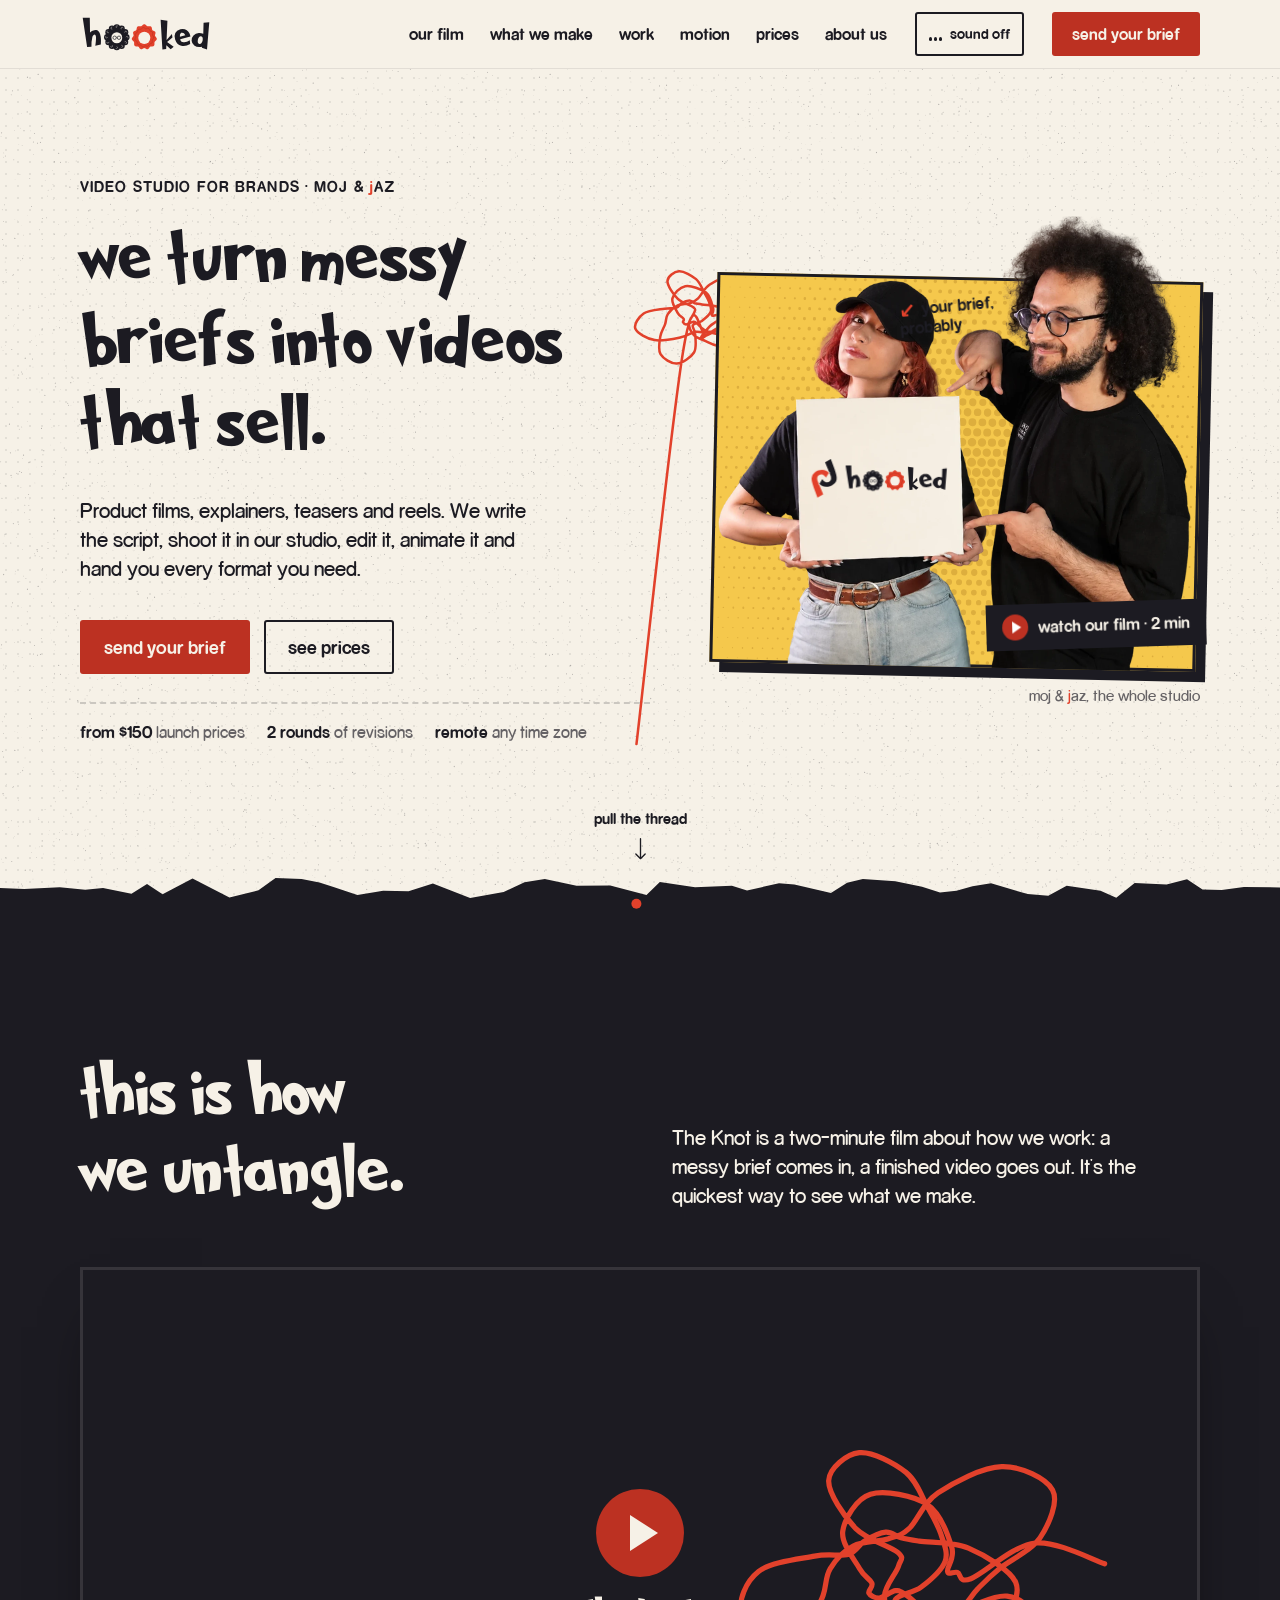
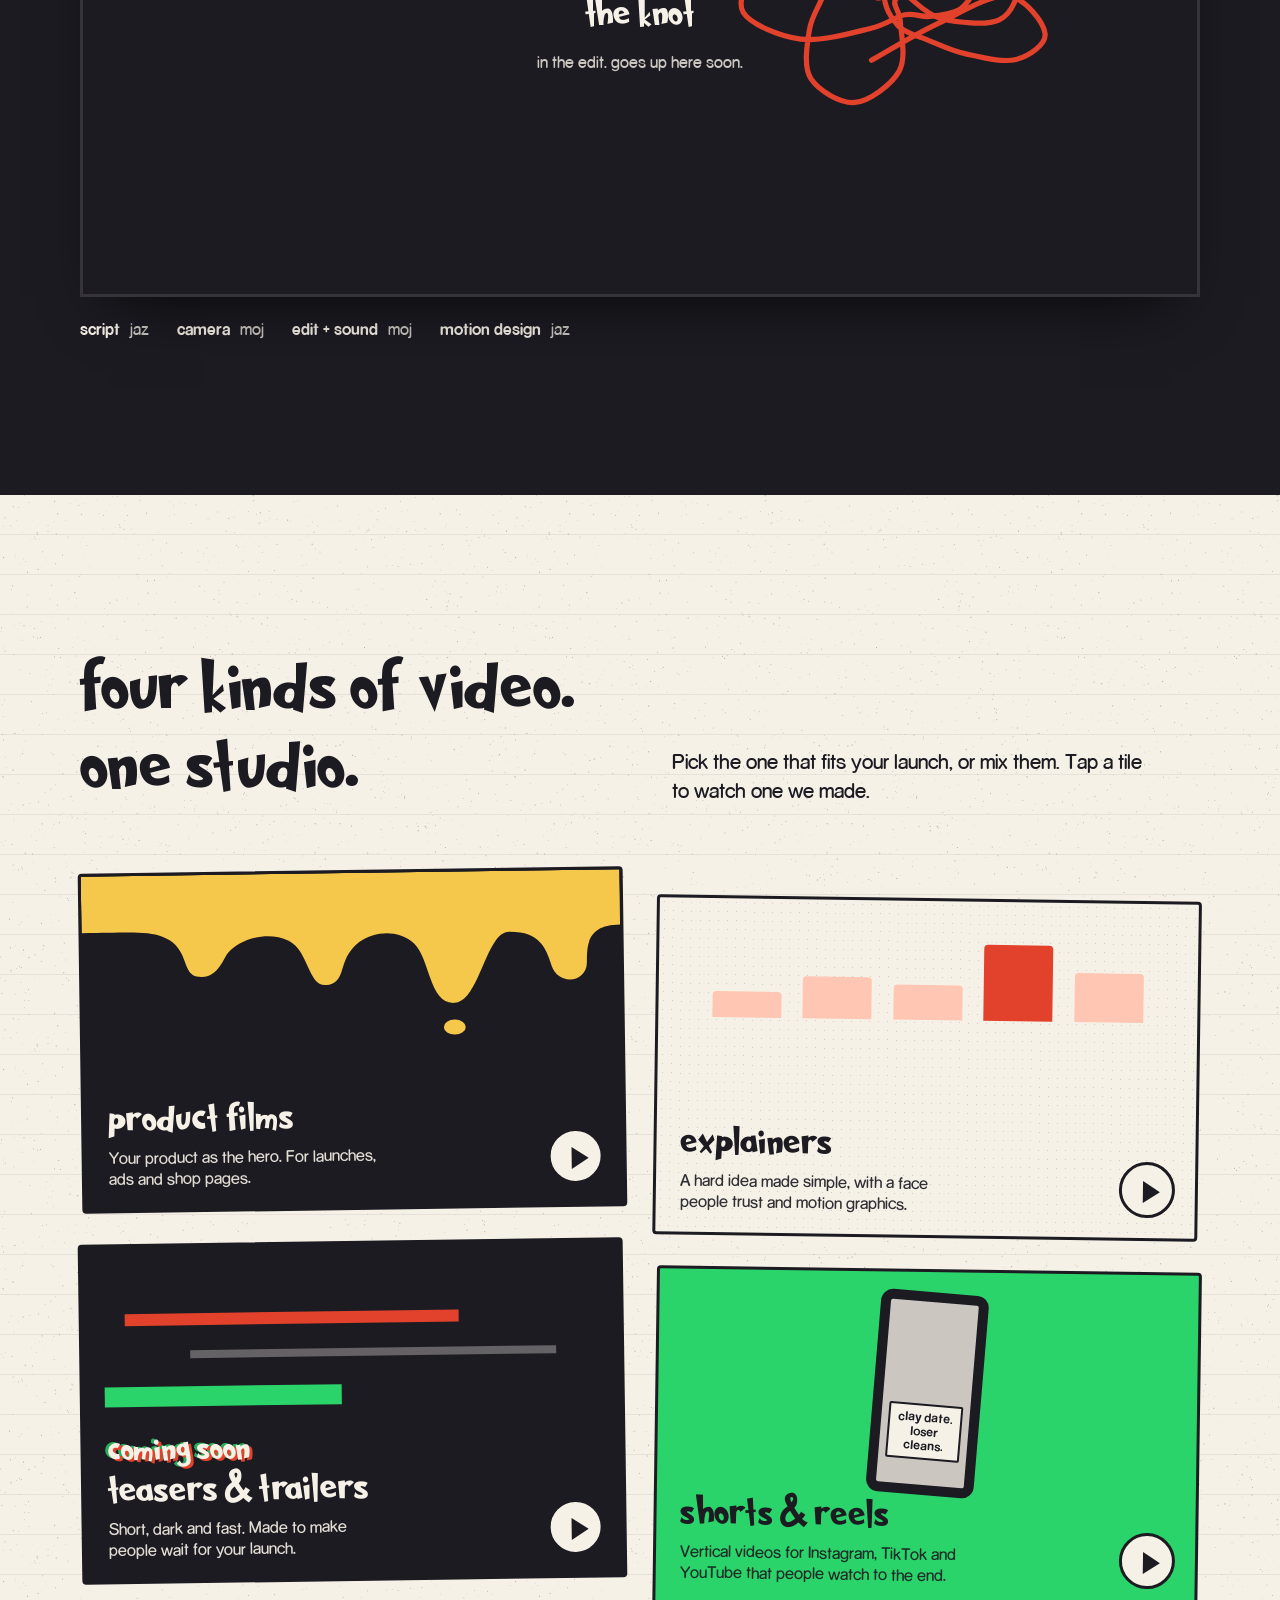
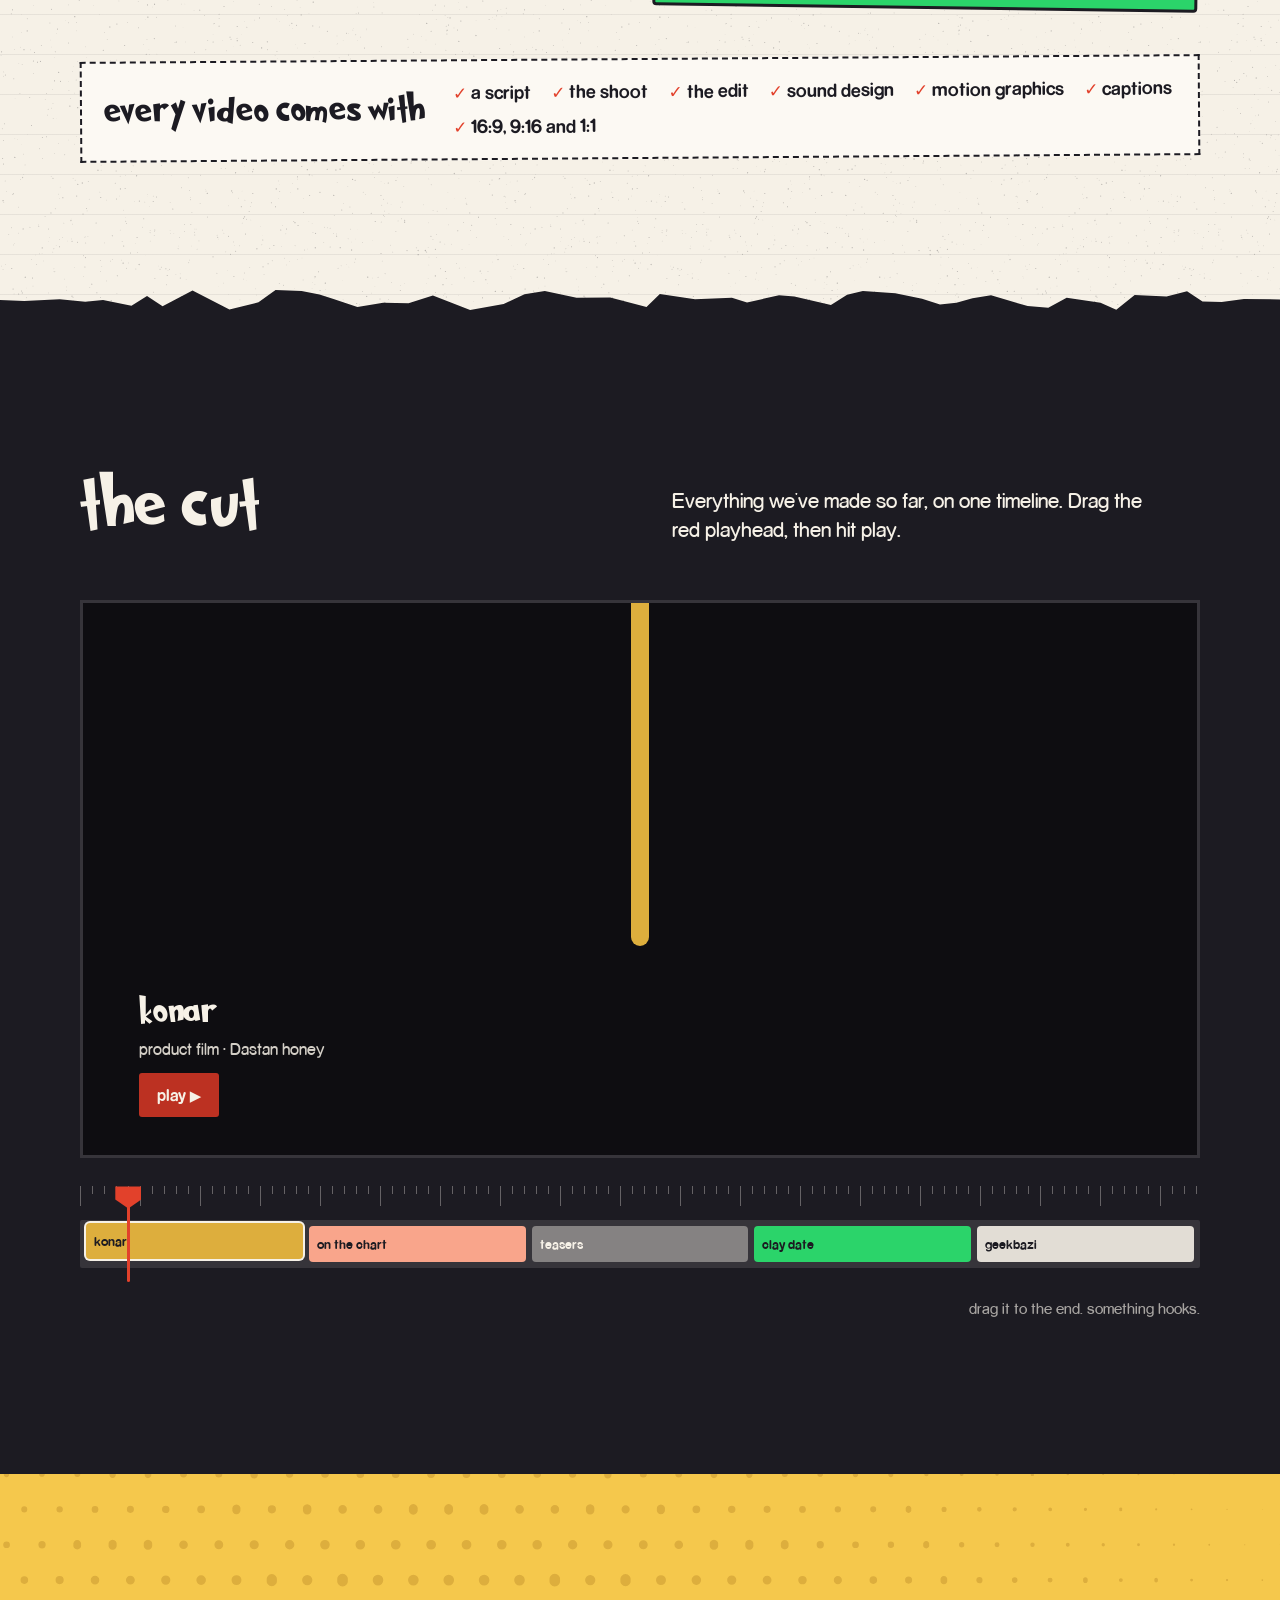
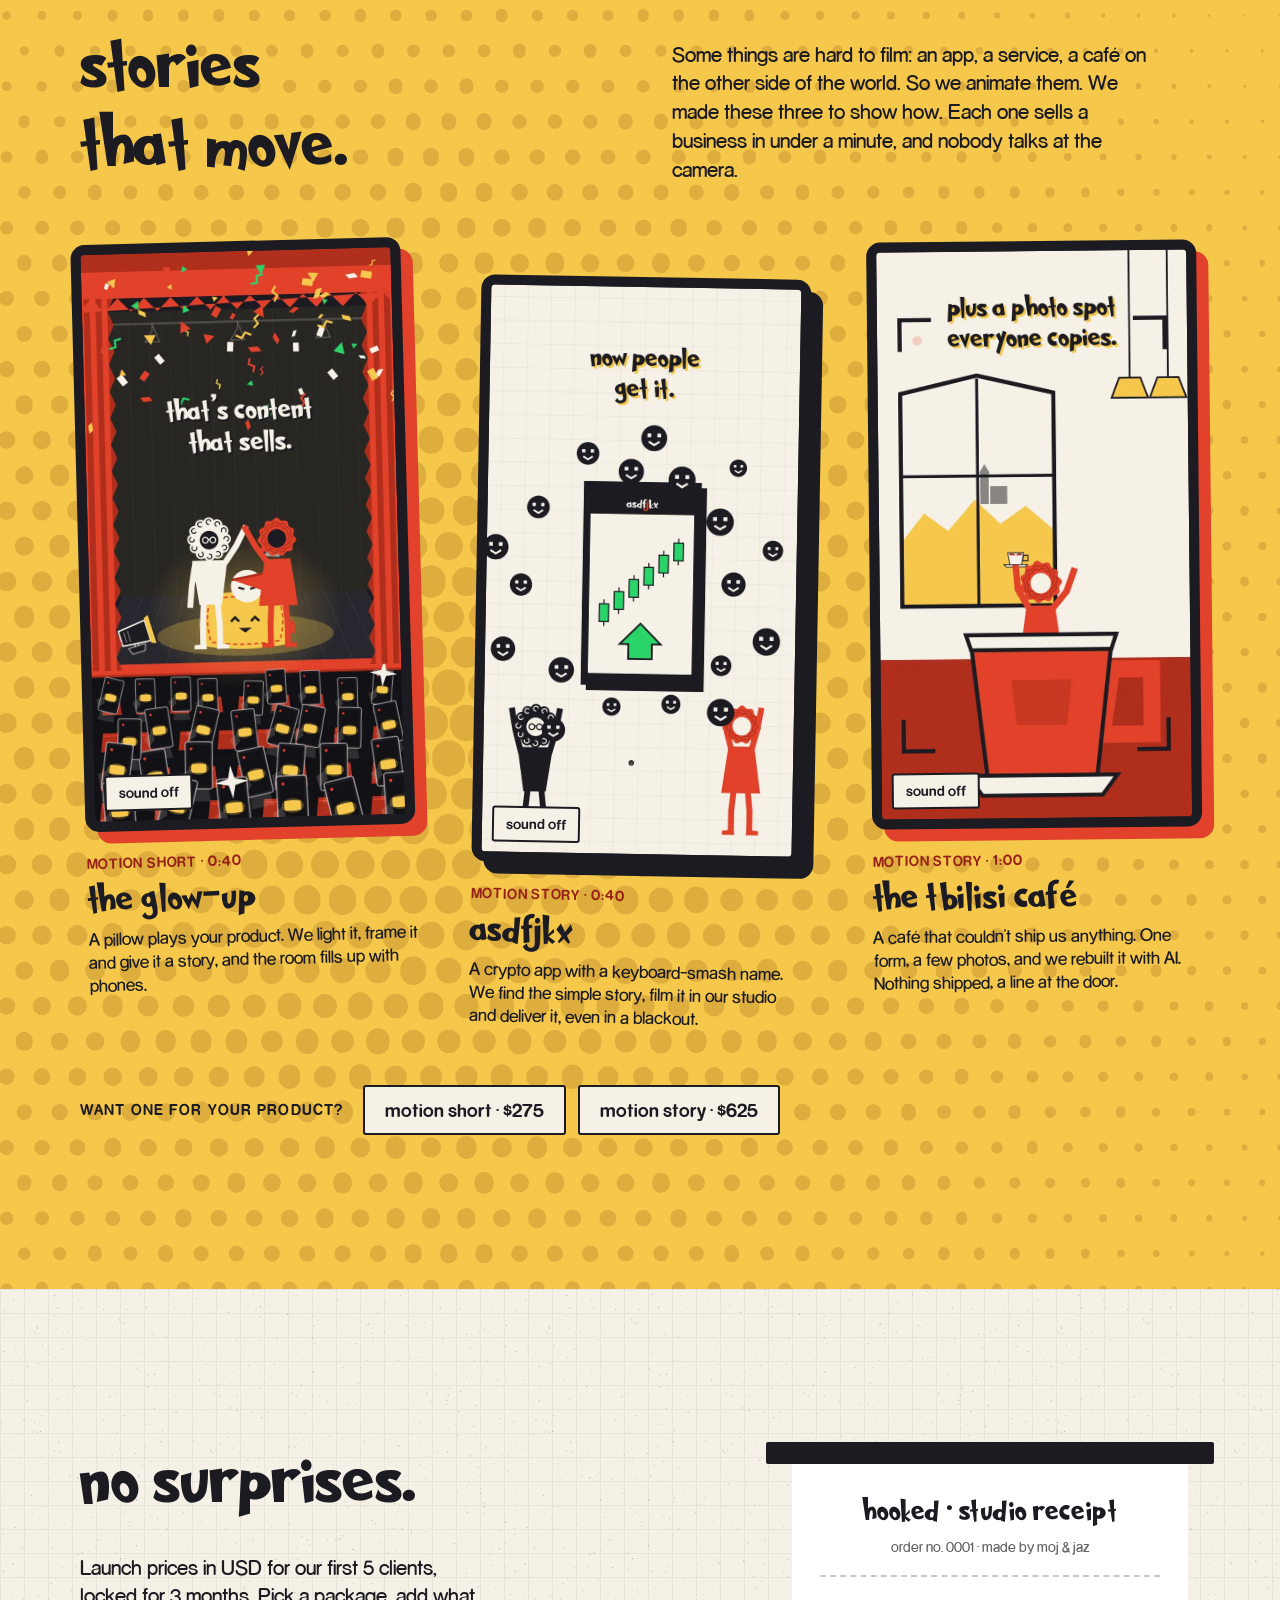
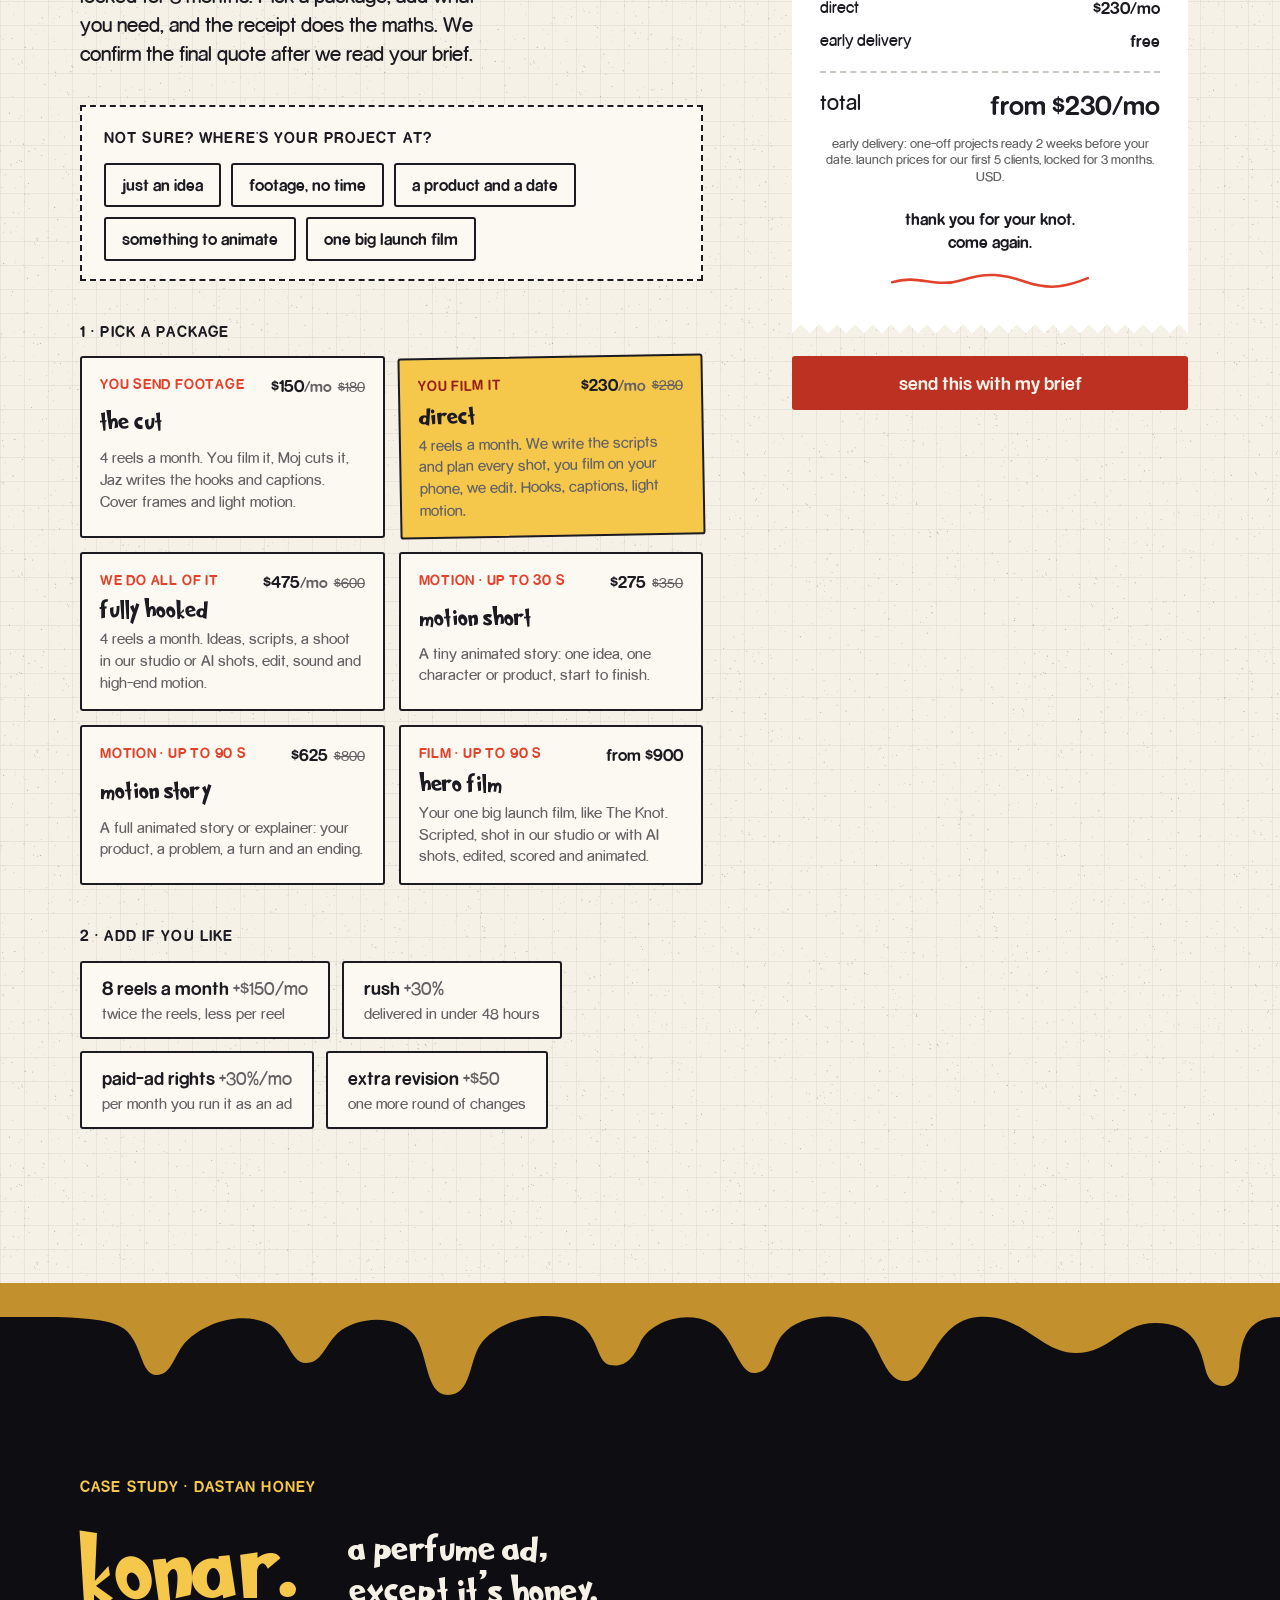
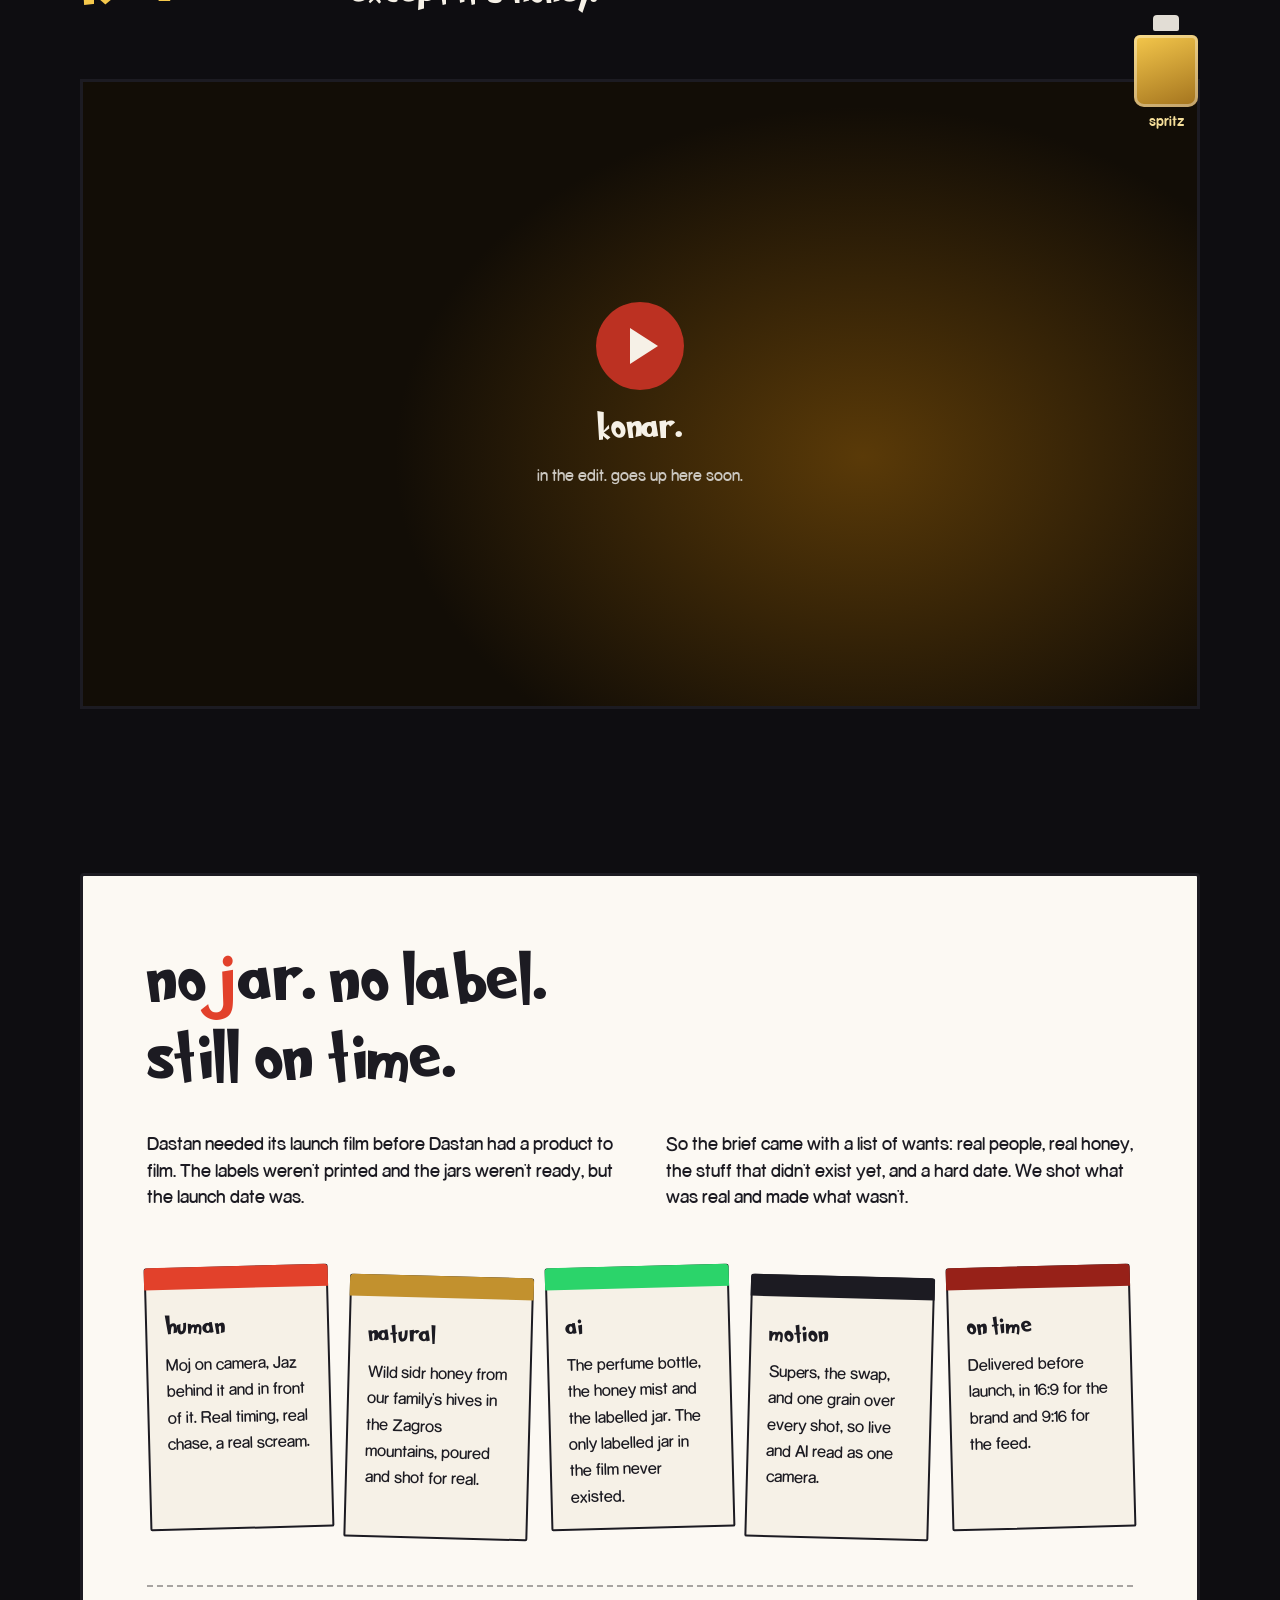
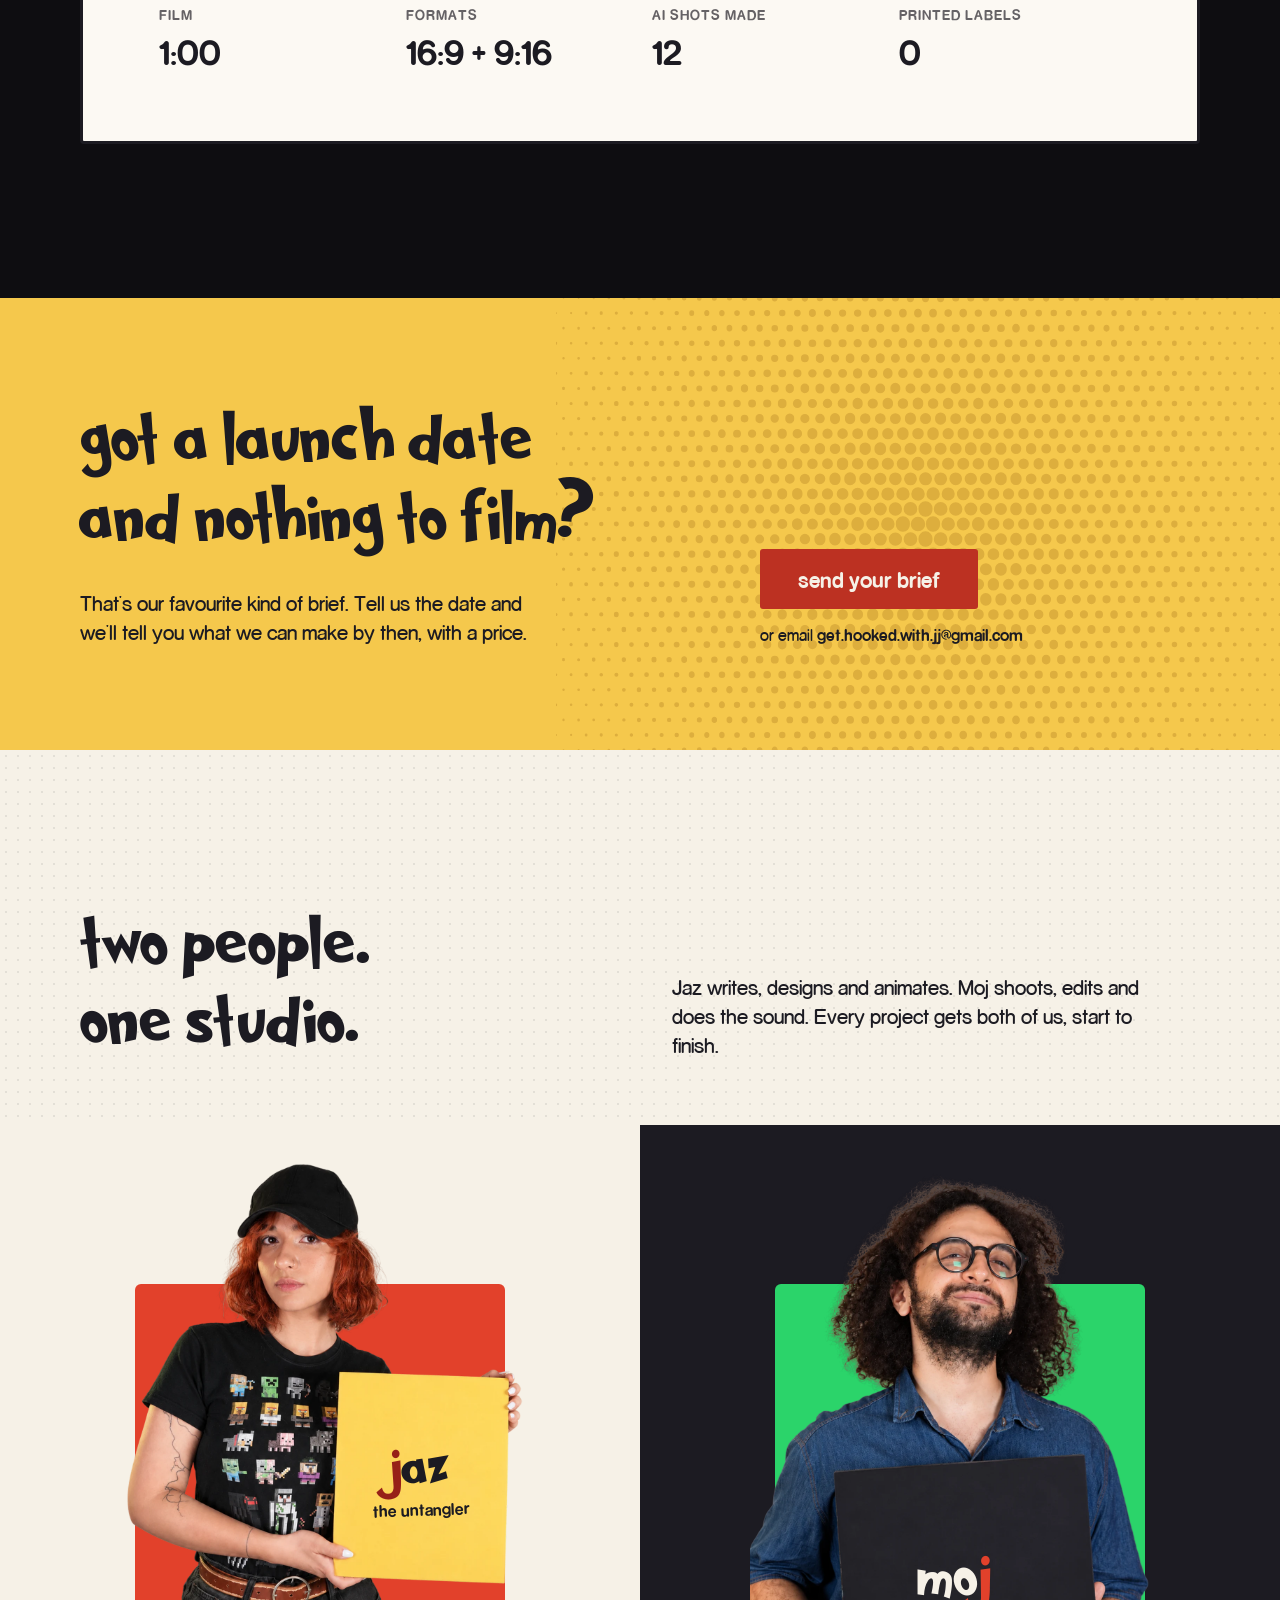
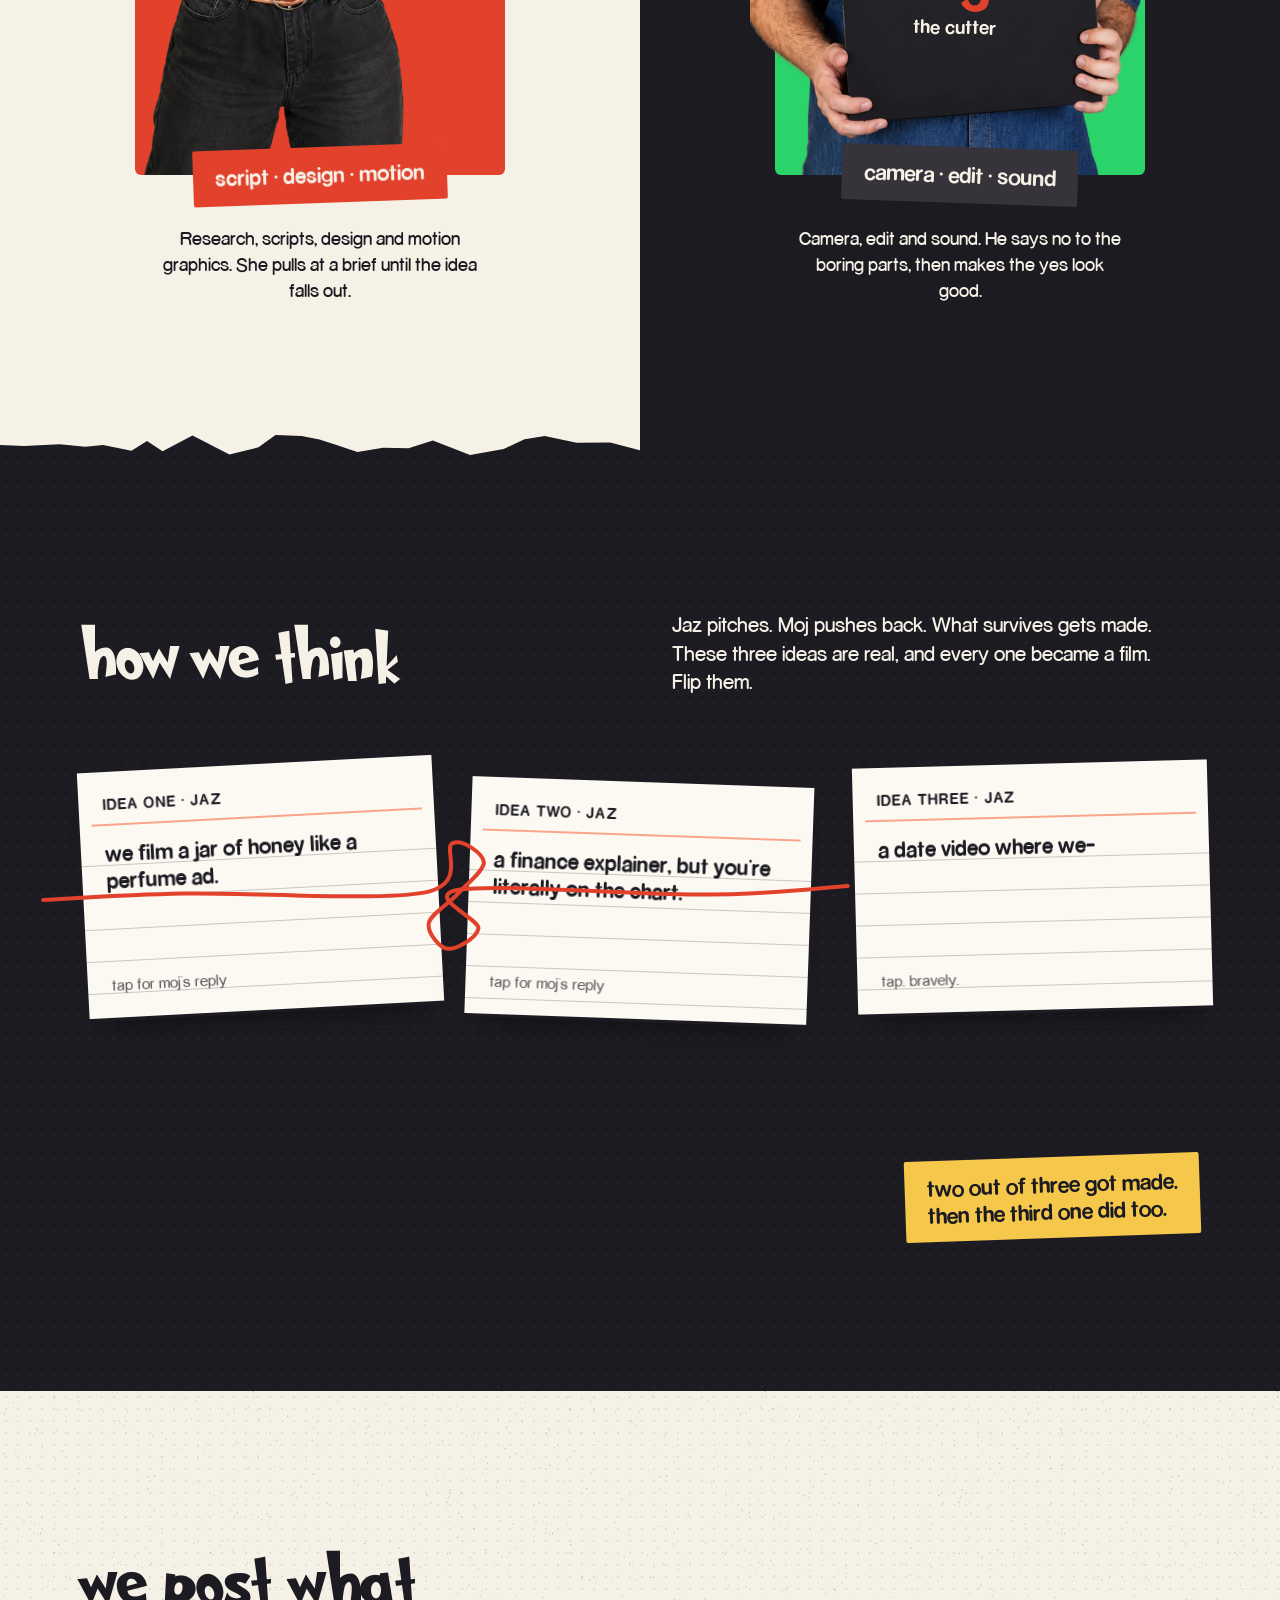
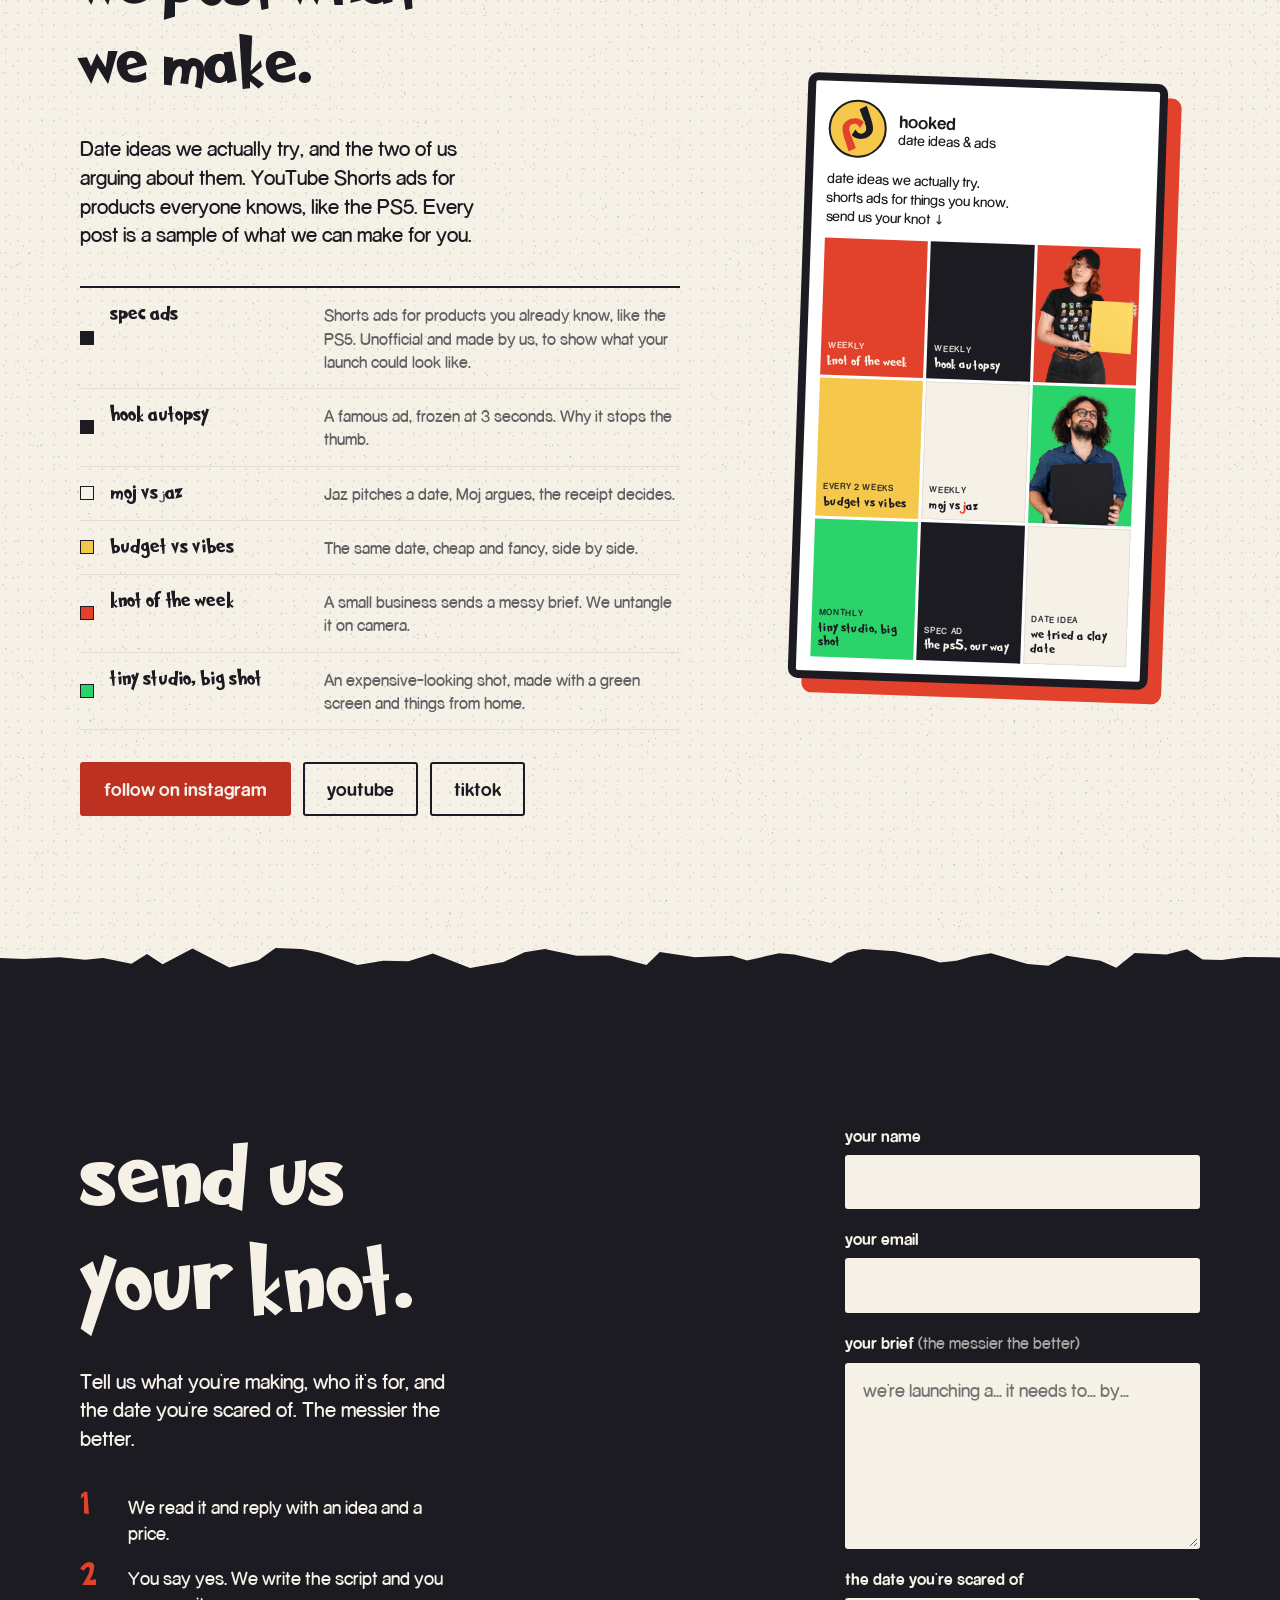
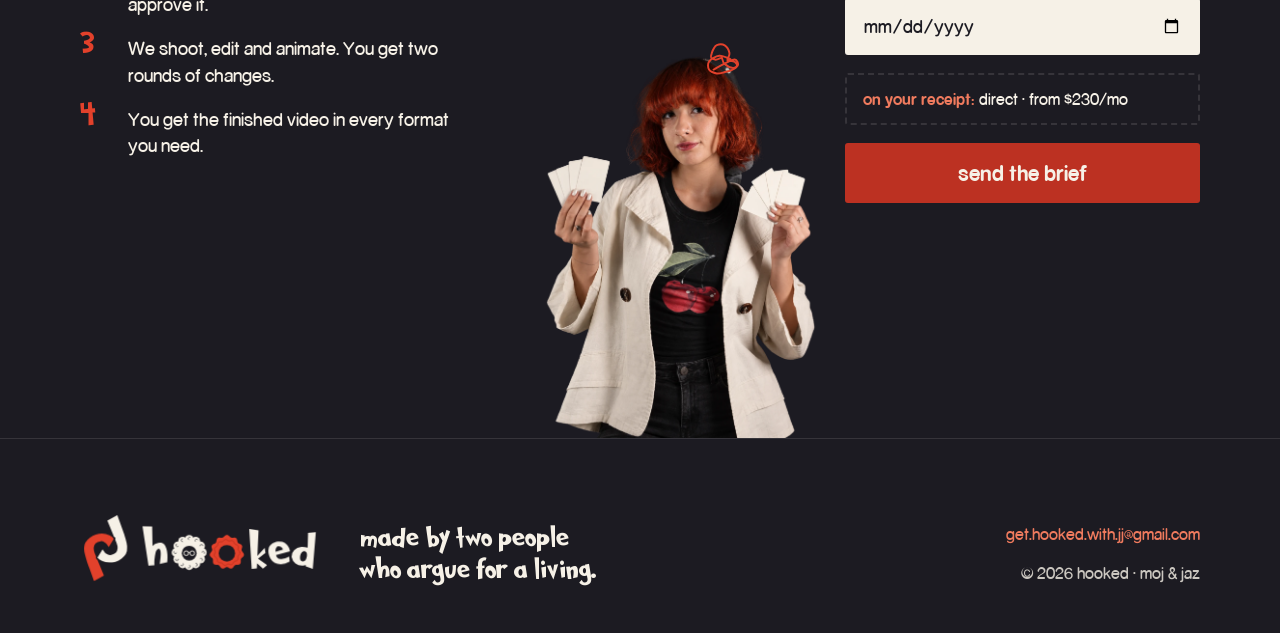
==== commit 79f4e2ce: "New launch prices, motion films section, spec ads, phone fixes - Prices and receipt match the packag" ====
--- a/index.html
+++ b/index.html
@@ -4,7 +4,7 @@
 <meta charset="utf-8">
 <meta name="viewport" content="width=device-width, initial-scale=1, viewport-fit=cover">
 <title>hooked · video studio for brands · moj &amp; jaz</title>
-<meta name="description" content="Product films, explainers, teasers and reels for brands. Moj and Jaz write, shoot, edit and animate in their own studio. Launch prices from $150.">
+<meta name="description" content="Product films, explainers, motion stories and reels for brands. Moj and Jaz write, shoot, edit and animate in their own studio. Launch prices from $150.">
 <meta name="theme-color" content="#F6F1E7">
 <link rel="icon" href="assets/brand/favicon.svg" type="image/svg+xml">
 <link rel="icon" href="assets/brand/favicon-32.png" sizes="32x32" type="image/png">
@@ -35,6 +35,7 @@
     <a href="#film">our film</a>
     <a href="#worlds">what we make</a>
     <a href="#cut">work</a>
+    <a href="#motion">motion</a>
     <a href="#receipt">prices</a>
     <a href="#meet">about us</a>
   </nav>
@@ -75,7 +76,7 @@
     <p class="knot-note" id="knotNote" aria-hidden="true">your brief,<br>probably</p>
     <div class="hero-knot" id="heroKnot" aria-hidden="true"></div>
   </div>
-  <p class="scroll-hint" aria-hidden="true"><span>pull the thread</span><svg viewBox="0 0 24 40"><path d="M12 3v30m-7-7 7 7 7-7" fill="none" stroke="currentColor" stroke-width="2" stroke-linecap="round" stroke-linejoin="round"/></svg></p>
+  <a class="scroll-hint" id="pullHint" href="#film"><span>pull the thread</span><svg viewBox="0 0 24 40" aria-hidden="true"><path d="M12 3v30m-7-7 7 7 7-7" fill="none" stroke="currentColor" stroke-width="2" stroke-linecap="round" stroke-linejoin="round"/></svg></a>
 </section>
 
 <!-- ============ THE KNOT · the film ============ -->
@@ -174,18 +175,48 @@
   </div>
 </section>
 
+<!-- ============ MOTION · the three showcase films ============ -->
+<section class="sec motion" id="motion" data-theme="paper" data-label="motion" data-tn data-spine="0.035 0, 0.035 1">
+  <div class="wrap">
+    <div class="sec-head">
+      <h2 class="display">stories<br>that move.</h2>
+      <p class="lead">Some things are hard to film: an app, a service, a café on the other side of the world. So we animate them. We made these three to show how. Each one sells a business in under a minute, and nobody talks at the camera.</p>
+    </div>
+    <div class="reels deck" id="reels" data-deck="films">
+      <figure class="reel">
+        <div class="reel-phone"><video muted playsinline loop preload="none" poster="assets/video/motion-glow-up.webp" data-src="assets/video/motion-glow-up.mp4" aria-label="The glow-up, a 40-second motion film"></video><button class="reel-sound" type="button" aria-pressed="false">sound off</button></div>
+        <figcaption><span class="reel-k">motion short · 0:40</span><b class="reel-t">the glow-up</b><span class="reel-d">A pillow plays your product. We light it, frame it and give it a story, and the room fills up with phones.</span></figcaption>
+      </figure>
+      <figure class="reel">
+        <div class="reel-phone"><video muted playsinline loop preload="none" poster="assets/video/motion-asdfjkx.webp" data-src="assets/video/motion-asdfjkx.mp4" aria-label="asdfjkx, a 40-second motion film"></video><button class="reel-sound" type="button" aria-pressed="false">sound off</button></div>
+        <figcaption><span class="reel-k">motion story · 0:40</span><b class="reel-t">asdfjkx</b><span class="reel-d">A crypto app with a keyboard-smash name. We find the simple story, film it in our studio and deliver it, even in a blackout.</span></figcaption>
+      </figure>
+      <figure class="reel">
+        <div class="reel-phone"><video muted playsinline loop preload="none" poster="assets/video/motion-tbilisi-cafe.webp" data-src="assets/video/motion-tbilisi-cafe.mp4" aria-label="The Tbilisi café, a one-minute motion film"></video><button class="reel-sound" type="button" aria-pressed="false">sound off</button></div>
+        <figcaption><span class="reel-k">motion story · 1:00</span><b class="reel-t">the tbilisi café</b><span class="reel-d">A café that couldn't ship us anything. One form, a few photos, and we rebuilt it with AI. Nothing shipped, a line at the door.</span></figcaption>
+      </figure>
+    </div>
+    <div class="motion-foot">
+      <p class="picks-k">want one for your product?</p>
+      <button class="chip" type="button" data-pick="mshort">motion short · $275</button>
+      <button class="chip" type="button" data-pick="mstory">motion story · $625</button>
+    </div>
+  </div>
+</section>
+
 <!-- ============ PRICES ============ -->
 <section class="sec sec-paper receipt-sec" id="receipt" data-theme="paper" data-label="prices" data-tn data-spine="0.035 0, 0.035 0.9, 0.5 0.95, loop, 0.97 0.93, 0.97 1">
   <div class="wrap receipt-grid">
     <div class="receipt-copy">
       <h2 class="display">no surprises.</h2>
-      <p class="lead">Launch prices in USD. Pick a package, add what you need, and the receipt does the maths. We confirm the final quote after we read your brief.</p>
+      <p class="lead">Launch prices in USD for our first 5 clients, locked for 3 months. Pick a package, add what you need, and the receipt does the maths. We confirm the final quote after we read your brief.</p>
       <div class="picker" id="picker">
         <p class="picks-k">not sure? where's your project at?</p>
         <div class="picker-btns" role="group" aria-label="where's your project at">
           <button class="chip" type="button" data-route="idea" aria-pressed="false">just an idea</button>
           <button class="chip" type="button" data-route="footage" aria-pressed="false">footage, no time</button>
           <button class="chip" type="button" data-route="launch" aria-pressed="false">a product and a date</button>
+          <button class="chip" type="button" data-route="animate" aria-pressed="false">something to animate</button>
           <button class="chip" type="button" data-route="big" aria-pressed="false">one big launch film</button>
         </div>
         <p class="picker-note" id="pickerNote" aria-live="polite"></p>
@@ -335,8 +366,9 @@
   <div class="wrap social-grid">
     <div class="social-copy">
       <h2 class="display">we post what<br>we make.</h2>
-      <p class="lead">Date ideas we actually try, and the two of us arguing about them. Videos for brands, made the same way. Every post is a sample of what we can make for you.</p>
+      <p class="lead">Date ideas we actually try, and the two of us arguing about them. YouTube Shorts ads for products everyone knows, like the PS5. Every post is a sample of what we can make for you.</p>
       <ul class="series" aria-label="our series">
+        <li class="s-ink"><b>spec ads</b><span>Shorts ads for products you already know, like the PS5. Unofficial and made by us, to show what your launch could look like.</span></li>
         <li class="s-ink"><b>hook autopsy</b><span>A famous ad, frozen at 3 seconds. Why it stops the thumb.</span></li>
         <li class="s-paper"><b>moj vs <span class="j">j</span>az</b><span>Jaz pitches a date, Moj argues, the receipt decides.</span></li>
         <li class="s-butter"><b>budget vs vibes</b><span>The same date, cheap and fancy, side by side.</span></li>
@@ -353,9 +385,9 @@
     <div class="phone-mock" aria-hidden="true">
       <div class="pm-top">
         <span class="pm-av"><img src="assets/brand/mark-on-paper.svg" alt=""></span>
-        <span class="pm-id"><b id="pmHandle">hooked</b><span>date ideas &amp; video</span></span>
-      </div>
-      <p class="pm-bio">date ideas we actually try.<br>videos for brands, made the same way.<br>send us your knot ↓</p>
+        <span class="pm-id"><b id="pmHandle">hooked</b><span>date ideas &amp; ads</span></span>
+      </div>
+      <p class="pm-bio">date ideas we actually try.<br>shorts ads for things you know.<br>send us your knot ↓</p>
       <div class="pm-grid">
         <span class="pm-t t-red"><small>weekly</small><span>knot of the week</span></span>
         <span class="pm-t t-ink"><small>weekly</small><span>hook autopsy</span></span>
@@ -364,7 +396,7 @@
         <span class="pm-t t-paper"><small>weekly</small><span>moj vs <span class="j">j</span>az</span></span>
         <span class="pm-t t-photo t-moj"><img src="assets/img/moj-default.webp" alt="" loading="lazy"></span>
         <span class="pm-t t-green"><small>monthly</small><span>tiny studio, big shot</span></span>
-        <span class="pm-t t-ink"><small>every 2 weeks</small><span>the cut</span></span>
+        <span class="pm-t t-ink"><small>spec ad</small><span>the ps5, our way</span></span>
         <span class="pm-t t-paper"><small>date idea</small><span>we tried a clay date</span></span>
       </div>
     </div>
--- a/assets/css/site.css
+++ b/assets/css/site.css
@@ -615,3 +615,42 @@
 @media (max-width:1100px) and (min-width:761px){:root{--gutter:32px}.nav-links{display:flex;gap:14px}.nav-links a{font-size:14px}.nav-cta .long{display:none}.nav-cta .short{display:inline}}
 @media (min-width:1101px){.contact-grid{grid-template-columns:.85fr 1.45fr}}
 @media (min-width:861px){.contact-side{grid-template-columns:.78fr 1fr}}
+
+/* ---------- v4 · fixes ---------- */
+/* nothing scrolls sideways, on any browser (clip, unlike hidden, doesn't make body a scroll box) */
+@supports (overflow:clip){html,body{overflow-x:clip}}
+/* the nav reaches the very top: iOS Safari can show the page above a fixed bar while its toolbar collapses */
+.nav::before{content:"";position:absolute;left:0;right:0;bottom:100%;height:120px;background:inherit}
+/* torn edges: only the ink tears up into the paper, so the paper above keeps its texture,
+   and the tear keeps its size on narrow screens instead of squashing flat */
+.film::before,.cut::before,.think::before,.contact::before{top:-23px;height:24px;background:url(../kit/torn-edge-ink-up-1440x24.svg) 0 0/max(100%,960px) 100% repeat-x}
+/* "pull the thread" pulls: tap it and the page scrolls on, untying the knot on the way */
+.scroll-hint{color:inherit;text-decoration:none;padding:8px 14px;cursor:pointer;transition:opacity .3s}
+.scroll-hint:hover svg,.scroll-hint:focus-visible svg{animation:tug .6s var(--ease-spring) 2}
+.scroll-hint.is-gone{opacity:0;pointer-events:none}
+@keyframes tug{50%{transform:translateY(8px)}}
+/* old regular price next to the launch price */
+.pick-was{margin-left:6px;font-weight:400;font-size:13px;color:var(--on-paper-text-muted)}
+.pick-add.is-off label{opacity:.45;cursor:not-allowed}
+
+/* ---------- v4 · motion: the three showcase films ---------- */
+.motion{background:var(--surface-butter) url(../kit/halftone-radial-butter-960.svg) right top/auto 120% no-repeat;color:var(--on-butter-text)}
+.motion .j{color:var(--on-butter-j)}
+.reels{display:grid;grid-template-columns:repeat(3,minmax(0,330px));justify-content:space-between;gap:clamp(22px,3.4vw,56px);margin:56px auto 0;padding:0;max-width:1180px;align-items:start}
+.reel{margin:0;min-width:0}
+.reel:nth-child(1){transform:rotate(-1.5deg)}
+.reel:nth-child(2){transform:rotate(1deg);margin-top:36px}
+.reel:nth-child(3){transform:rotate(-.6deg)}
+.reel-phone{position:relative;aspect-ratio:9/16;background:var(--surface-ink);border:10px solid var(--surface-ink);border-radius:14px;box-shadow:12px 12px 0 var(--surface-jaz);overflow:hidden;cursor:pointer}
+.reel:nth-child(2) .reel-phone{box-shadow:12px 12px 0 var(--surface-ink)}
+.reel-phone video{display:block;width:100%;height:100%;object-fit:cover;background:var(--surface-ink)}
+.reel-sound{position:absolute;left:10px;bottom:10px;z-index:2;min-height:36px;padding:6px 12px;border:var(--stroke-ui) solid var(--surface-ink);border-radius:var(--radius-pill);background:var(--surface-paper);color:var(--on-paper-text);font-weight:700;font-size:13px;cursor:pointer;transition:transform var(--t-tap) var(--ease-spring)}
+.reel-sound[aria-pressed="true"]{background:var(--surface-jaz);color:var(--on-jaz-text)}
+.reel-sound:hover{transform:rotate(-3deg) scale(1.05)}
+.reel figcaption{display:flex;flex-direction:column;gap:6px;margin-top:22px}
+.reel-k{font-size:13px;font-weight:700;letter-spacing:.06em;text-transform:uppercase;color:var(--on-butter-j)}
+.reel-t{font-family:var(--font-display);font-weight:400;font-size:var(--d-md);line-height:.96;text-transform:lowercase}
+.reel-d{font-size:16px;line-height:1.45;max-width:34ch}
+.motion-foot{display:flex;flex-wrap:wrap;align-items:center;gap:12px;margin-top:56px}
+.motion-foot .picks-k{margin:0 8px 0 0}
+.motion .chip{background:var(--surface-paper)}
--- a/assets/css/mobile.css
+++ b/assets/css/mobile.css
@@ -170,3 +170,17 @@
 .contact-jaz{width:58%;margin-top:28px}
 .next-steps{margin-top:28px}
 .mid-cta{background-size:auto 110%}
+
+/* ---------- v4 on phones ---------- */
+/* the reel phone in "what we make": wide enough for its caption */
+.world-short .phone{width:40%;top:8%}
+/* the thread nav fills with a clip, not a dash, so it lines up with its knots on every browser */
+.tn-fill{stroke-dasharray:none;stroke-dashoffset:0}
+/* motion films: a swipe deck of three phones */
+.reels{margin-top:32px}
+.reels>.reel{flex-basis:72%}
+.reel:nth-child(2){margin-top:0}
+.reel-phone{box-shadow:8px 8px 0 var(--surface-jaz)}
+.reel-d{font-size:15px}
+.motion-foot{margin-top:28px}
+.motion-foot .chip{flex:1 1 auto}
